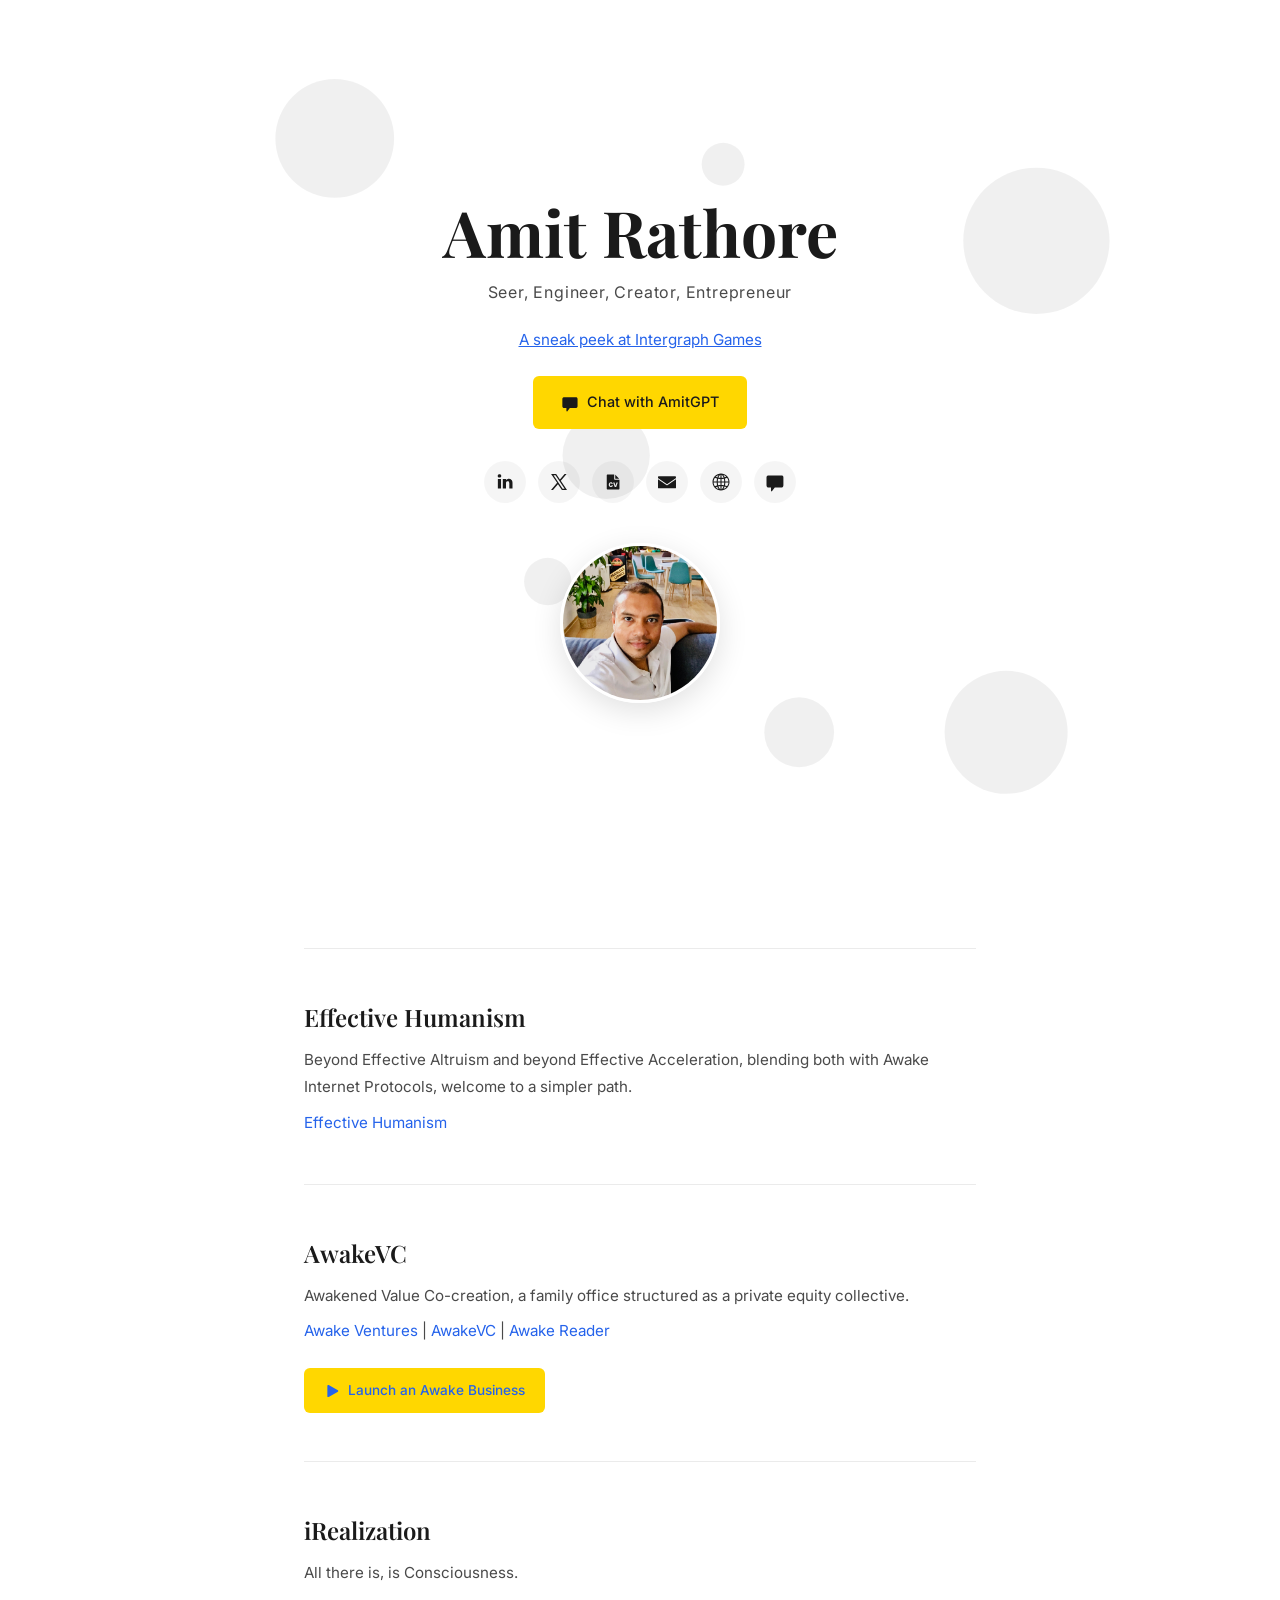
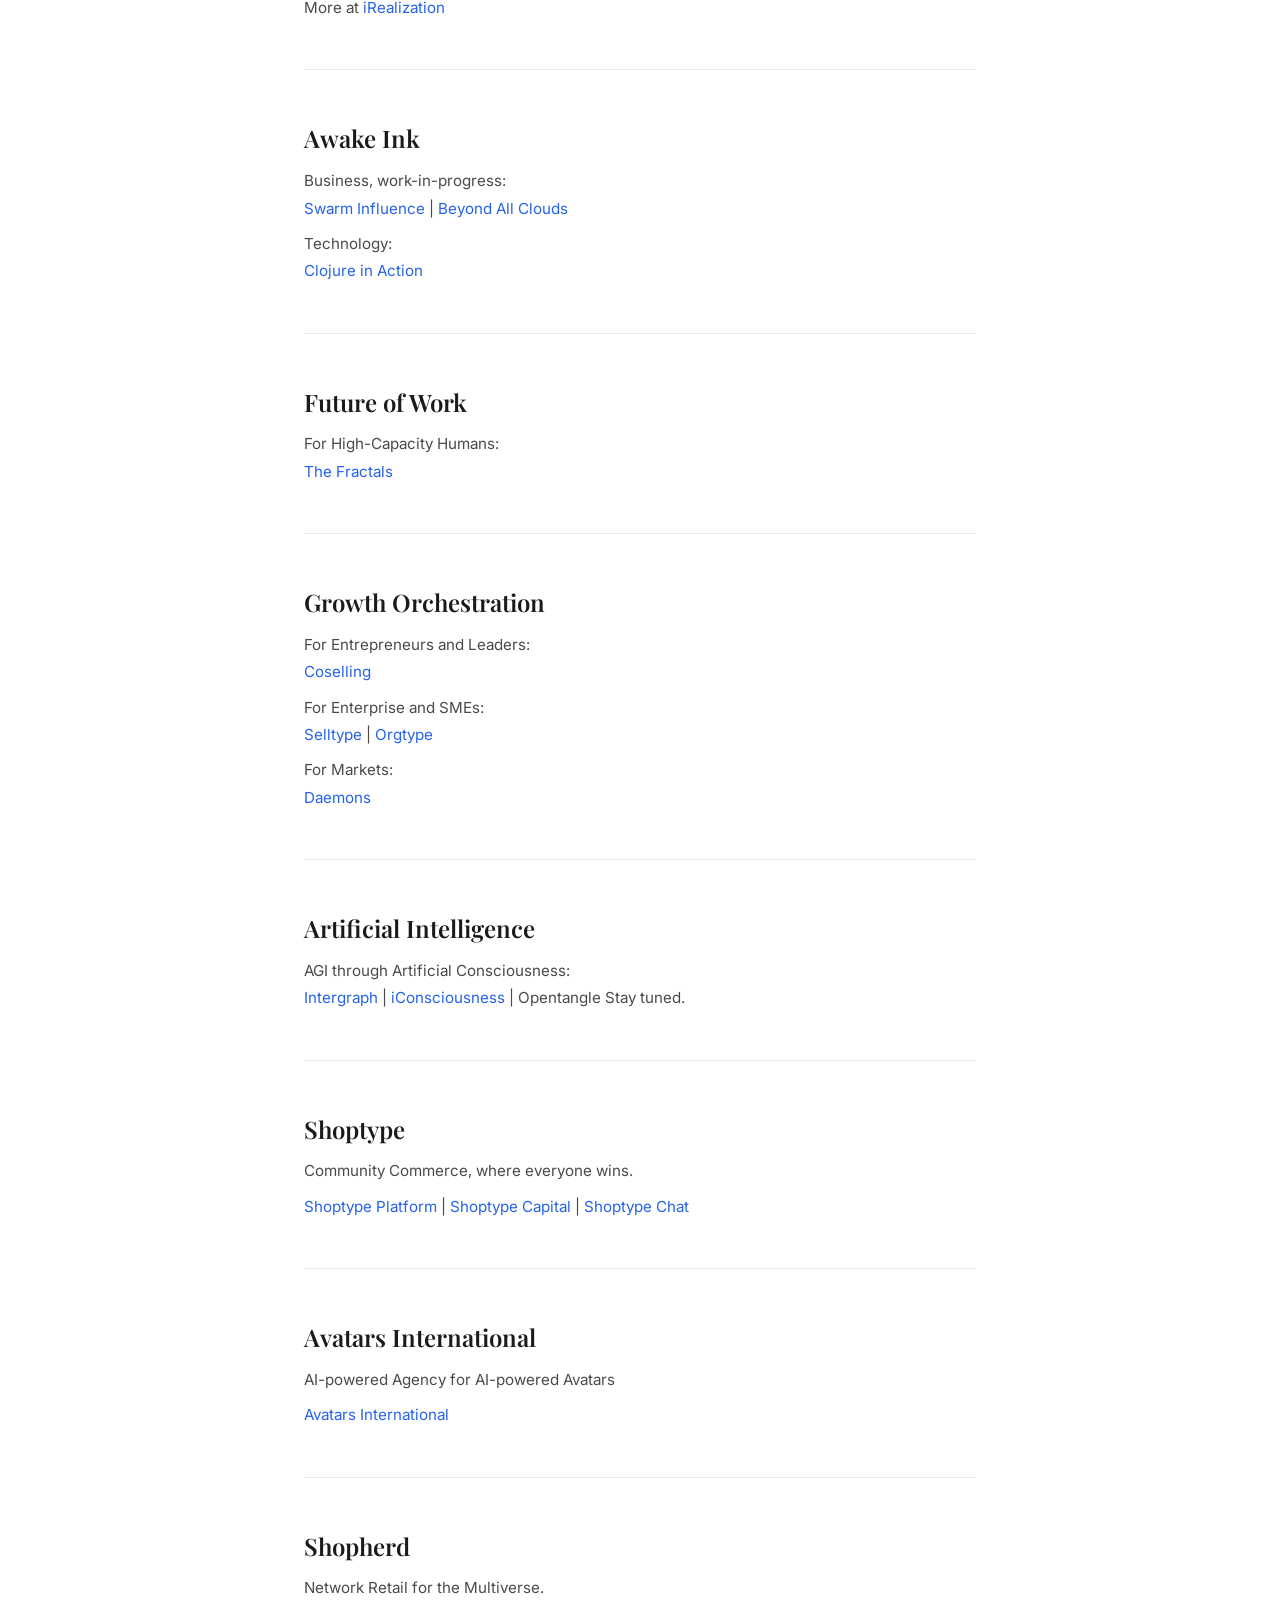
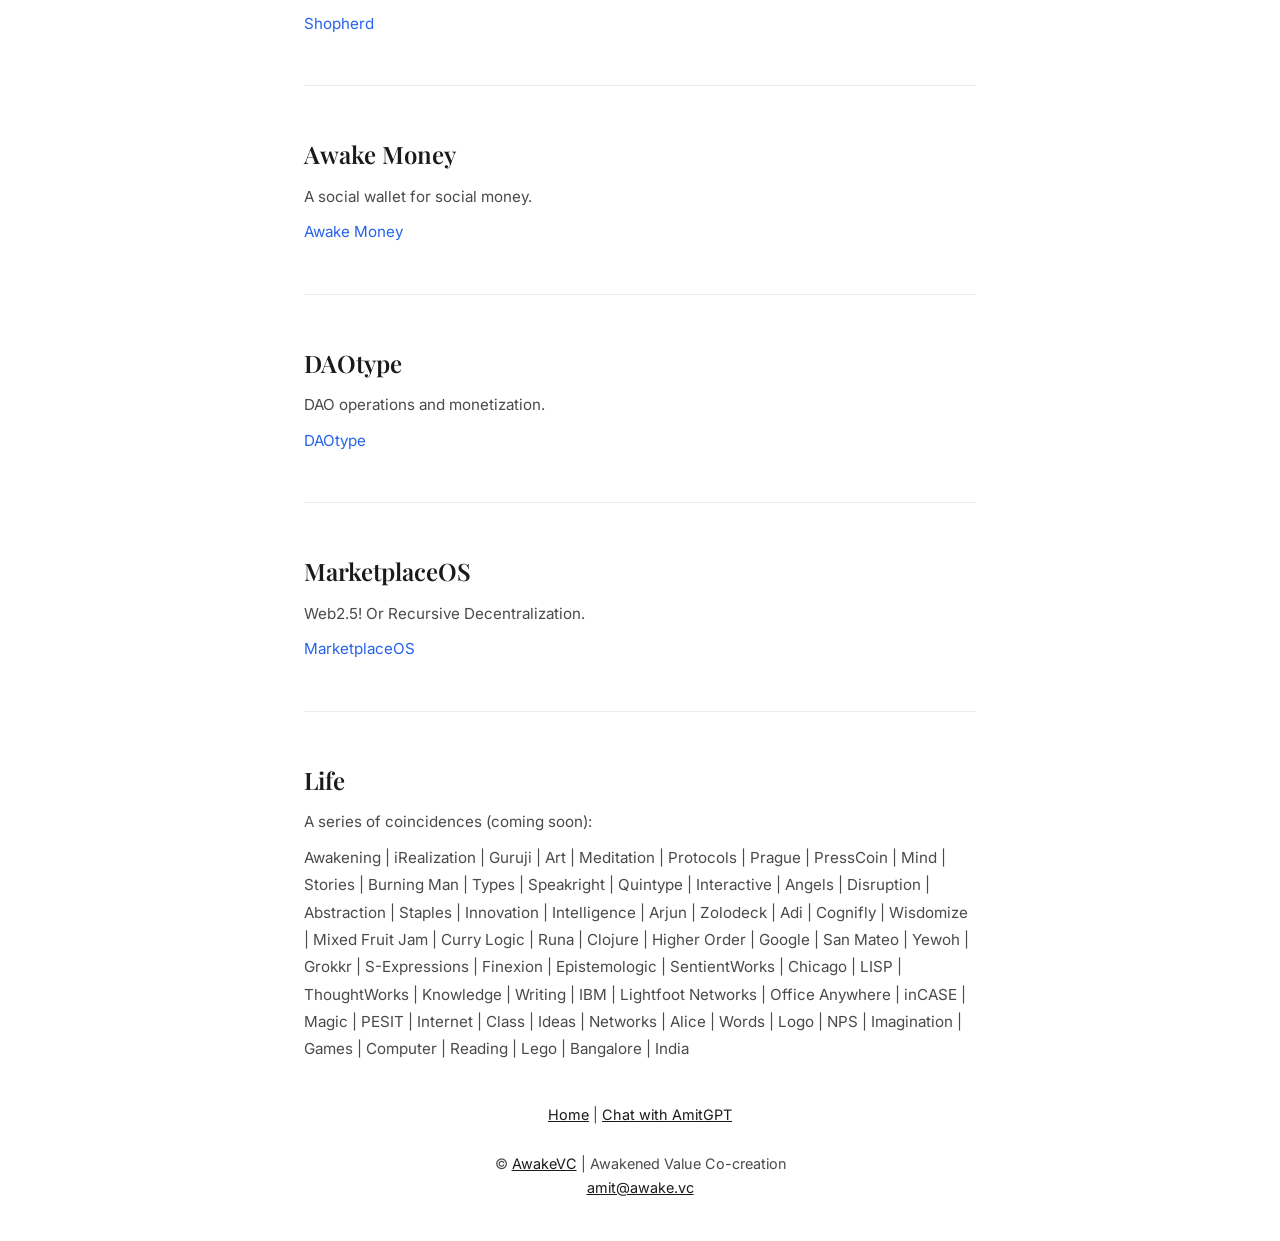
==== index.html @ 29837ce8 "Initial commit: amitrathore.com personal site - Single-page site with Home, Bio, and AmitGPT section" ====
<!DOCTYPE html>
<html lang="en">
<head>
  <title>Who Am I?</title>
  <meta charset="utf-8" />
  <meta name="viewport" content="width=device-width, initial-scale=1" />
  <meta name="color-scheme" content="light only" />
  <meta name="description" content="Welcome to my reflection on the Internet." />
  <meta property="og:site_name" content="Who Am I?" />
  <meta property="og:title" content="Who Am I?" />
  <meta property="og:type" content="website" />
  <meta property="og:description" content="Welcome to my reflection on the Internet." />
  <meta property="og:image" content="https://amitrathore.com/assets/images/card.jpg" />
  <meta property="og:image:type" content="image/jpeg" />
  <meta property="og:image:width" content="1280" />
  <meta property="og:image:height" content="800" />
  <meta property="og:url" content="https://amitrathore.com" />
  <meta property="twitter:card" content="summary_large_image" />
  <link rel="canonical" href="https://amitrathore.com" />
  <link href="https://fonts.googleapis.com/css2?display=swap&family=Inter:wght@300;400;500;600;700&family=Playfair+Display:wght@400;500;600;700" rel="stylesheet" />
  <style>
    :root {
      --viewport-height: 100vh;
      --background-height: 100vh;
      --color-text: #1a1a1a;
      --color-text-secondary: #4a4a4a;
      --color-accent: #2563eb;
      --color-bg: #ffffff;
      --font-heading: 'Playfair Display', Georgia, serif;
      --font-body: 'Inter', -apple-system, BlinkMacSystemFont, sans-serif;
    }

    *, *::before, *::after {
      box-sizing: border-box;
      margin: 0;
      padding: 0;
    }

    html { scroll-behavior: smooth; }

    body {
      font-family: var(--font-body);
      font-size: 16px;
      line-height: 1.7;
      color: var(--color-text);
      background: var(--color-bg);
      min-height: var(--viewport-height);
      overflow-x: hidden;
    }

    /* Animated Background */
    body::before {
      content: '';
      position: fixed;
      inset: 0;
      pointer-events: none;
      z-index: 0;
      background-image: url('data:image/svg+xml;charset=utf8,%3Csvg%20width%3D%22640%22%20height%3D%22480%22%20viewBox%3D%220%200%20640%20480%22%20xmlns%3D%22http%3A%2F%2Fwww.w3.org%2F2000%2Fsvg%22%20preserveAspectRatio%3D%22none%22%3E%3Cstyle%3Ecircle%7Bfill%3Argba(0,0,0,0.06)%7D%3C%2Fstyle%3E%3Ccircle%20cx%3D%22331%22%20cy%3D%22303%22%20r%3D%2218%22%3E%3Canimate%20attributeName%3D%22cx%22%20dur%3D%227s%22%20repeatCount%3D%22indefinite%22%20values%3D%22331%3B180%3B500%3B331%22%2F%3E%3Canimate%20attributeName%3D%22cy%22%20dur%3D%227s%22%20repeatCount%3D%22indefinite%22%20values%3D%22303%3B120%3B400%3B303%22%2F%3E%3Canimate%20attributeName%3D%22r%22%20dur%3D%227s%22%20repeatCount%3D%22indefinite%22%20values%3D%2218%3B28%3B12%3B18%22%2F%3E%3C%2Fcircle%3E%3Ccircle%20cx%3D%22120%22%20cy%3D%2280%22%20r%3D%2222%22%3E%3Canimate%20attributeName%3D%22cx%22%20dur%3D%229s%22%20repeatCount%3D%22indefinite%22%20values%3D%22120%3B520%3B300%3B120%22%2F%3E%3Canimate%20attributeName%3D%22cy%22%20dur%3D%229s%22%20repeatCount%3D%22indefinite%22%20values%3D%2280%3B380%3B200%3B80%22%2F%3E%3Canimate%20attributeName%3D%22r%22%20dur%3D%229s%22%20repeatCount%3D%22indefinite%22%20values%3D%2222%3B32%3B16%3B22%22%2F%3E%3C%2Fcircle%3E%3Ccircle%20cx%3D%22520%22%20cy%3D%22180%22%20r%3D%2214%22%3E%3Canimate%20attributeName%3D%22cx%22%20dur%3D%225s%22%20repeatCount%3D%22indefinite%22%20values%3D%22520%3B80%3B380%3B520%22%2F%3E%3Canimate%20attributeName%3D%22cy%22%20dur%3D%225s%22%20repeatCount%3D%22indefinite%22%20values%3D%22180%3B420%3B60%3B180%22%2F%3E%3Canimate%20attributeName%3D%22r%22%20dur%3D%225s%22%20repeatCount%3D%22indefinite%22%20values%3D%2214%3B22%3B10%3B14%22%2F%3E%3C%2Fcircle%3E%3Ccircle%20cx%3D%2260%22%20cy%3D%22420%22%20r%3D%2226%22%3E%3Canimate%20attributeName%3D%22cx%22%20dur%3D%2211s%22%20repeatCount%3D%22indefinite%22%20values%3D%2260%3B580%3B280%3B60%22%2F%3E%3Canimate%20attributeName%3D%22cy%22%20dur%3D%2211s%22%20repeatCount%3D%22indefinite%22%20values%3D%22420%3B80%3B320%3B420%22%2F%3E%3Canimate%20attributeName%3D%22r%22%20dur%3D%2211s%22%20repeatCount%3D%22indefinite%22%20values%3D%2226%3B38%3B20%3B26%22%2F%3E%3C%2Fcircle%3E%3Ccircle%20cx%3D%22580%22%20cy%3D%22440%22%20r%3D%2210%22%3E%3Canimate%20attributeName%3D%22cx%22%20dur%3D%226s%22%20repeatCount%3D%22indefinite%22%20values%3D%22580%3B40%3B420%3B580%22%2F%3E%3Canimate%20attributeName%3D%22cy%22%20dur%3D%226s%22%20repeatCount%3D%22indefinite%22%20values%3D%22440%3B180%3B360%3B440%22%2F%3E%3Canimate%20attributeName%3D%22r%22%20dur%3D%226s%22%20repeatCount%3D%22indefinite%22%20values%3D%2210%3B18%3B8%3B10%22%2F%3E%3C%2Fcircle%3E%3Ccircle%20cx%3D%22280%22%20cy%3D%2240%22%20r%3D%2212%22%3E%3Canimate%20attributeName%3D%22cx%22%20dur%3D%228s%22%20repeatCount%3D%22indefinite%22%20values%3D%22280%3B480%3B100%3B280%22%2F%3E%3Canimate%20attributeName%3D%22cy%22%20dur%3D%228s%22%20repeatCount%3D%22indefinite%22%20values%3D%2240%3B400%3B240%3B40%22%2F%3E%3Canimate%20attributeName%3D%22r%22%20dur%3D%228s%22%20repeatCount%3D%22indefinite%22%20values%3D%2212%3B20%3B8%3B12%22%2F%3E%3C%2Fcircle%3E%3Ccircle%20cx%3D%22400%22%20cy%3D%22360%22%20r%3D%2220%22%3E%3Canimate%20attributeName%3D%22cx%22%20dur%3D%2210s%22%20repeatCount%3D%22indefinite%22%20values%3D%22400%3B160%3B560%3B400%22%2F%3E%3Canimate%20attributeName%3D%22cy%22%20dur%3D%2210s%22%20repeatCount%3D%22indefinite%22%20values%3D%22360%3B60%3B260%3B360%22%2F%3E%3Canimate%20attributeName%3D%22r%22%20dur%3D%2210s%22%20repeatCount%3D%22indefinite%22%20values%3D%2220%3B30%3B14%3B20%22%2F%3E%3C%2Fcircle%3E%3C%2Fsvg%3E');
      background-size: cover;
    }

    .wrapper {
      position: relative;
      z-index: 1;
    }

    /* Section Styles */
    section {
      display: none;
      min-height: 100vh;
    }
    section.active { display: block; }

    .container {
      max-width: 720px;
      margin: 0 auto;
      padding: 0 24px;
    }

    /* Hero */
    .hero {
      min-height: 100vh;
      display: flex;
      flex-direction: column;
      justify-content: center;
      align-items: center;
      text-align: center;
      padding: 60px 24px;
    }

    h1 {
      font-family: var(--font-heading);
      font-size: clamp(2.5rem, 6vw, 4rem);
      font-weight: 700;
      line-height: 1.1;
      color: var(--color-text);
    }

    .subtitle {
      font-size: 1rem;
      color: var(--color-text-secondary);
      margin-top: 0.75rem;
      letter-spacing: 0.05em;
    }

    .featured-link {
      display: block;
      margin-top: 1.25rem;
      font-size: 0.95rem;
      color: var(--color-accent);
    }
    .featured-link:hover { text-decoration: underline; }

    /* Buttons */
    .btn {
      display: inline-flex;
      align-items: center;
      gap: 8px;
      margin-top: 1.5rem;
      padding: 14px 28px;
      background: #FFD700;
      color: #1a1a1a;
      border-radius: 6px;
      font-weight: 500;
      font-size: 0.9rem;
      transition: all 0.2s ease;
      text-decoration: none;
    }
    .btn:hover {
      background: #e6c200;
      transform: translateY(-1px);
    }
    .btn svg { width: 18px; height: 18px; }

    /* Icons */
    .icons {
      display: flex;
      gap: 12px;
      margin-top: 2rem;
      flex-wrap: wrap;
      justify-content: center;
    }
    .icons a {
      display: flex;
      align-items: center;
      justify-content: center;
      width: 42px;
      height: 42px;
      border-radius: 50%;
      background: rgba(0,0,0,0.04);
      color: var(--color-text);
      transition: all 0.2s ease;
    }
    .icons a:hover {
      background: var(--color-text);
      color: #fff;
    }
    .icons svg { width: 20px; height: 20px; }

    /* Profile Image */
    .profile-img {
      width: 160px;
      height: 160px;
      border-radius: 50%;
      object-fit: cover;
      margin-top: 2.5rem;
      border: 3px solid #fff;
      box-shadow: 0 8px 30px rgba(0,0,0,0.12);
    }

    /* Divider */
    hr {
      border: none;
      height: 1px;
      background: rgba(0,0,0,0.08);
      margin: 3rem 0;
    }

    /* Content Sections */
    .section-block {
      margin-bottom: 0;
    }

    h2 {
      font-family: var(--font-heading);
      font-size: 1.5rem;
      font-weight: 600;
      color: var(--color-text);
      margin-bottom: 0.5rem;
    }

    .section-block p {
      color: var(--color-text-secondary);
      font-size: 0.95rem;
      line-height: 1.8;
    }

    .section-block p + p {
      margin-top: 0.5rem;
    }

    .section-block a {
      color: var(--color-accent);
      text-decoration: none;
    }
    .section-block a:hover { text-decoration: underline; }

    /* Life keywords */
    .keywords {
      color: var(--color-text-secondary);
      font-size: 0.9rem;
      line-height: 2;
    }
    .keywords span {
      display: inline;
    }

    /* Bio section */
    .bio-hero {
      text-align: center;
      padding: 80px 24px 40px;
    }
    .bio-hero .profile-img {
      width: 180px;
      height: 180px;
    }

    /* Year entries */
    .year-entry {
      margin-bottom: 1rem;
    }

    /* Chat section */
    .chat-section {
      display: flex;
      flex-direction: column;
      min-height: 100vh;
    }
    .chat-hero {
      text-align: center;
      padding: 60px 24px 30px;
    }
    .chat-frame {
      flex: 1;
      display: flex;
      justify-content: center;
      padding: 0 24px 40px;
    }
    .chat-frame iframe {
      width: 100%;
      max-width: 700px;
      min-height: 550px;
      border: none;
      border-radius: 12px;
      box-shadow: 0 4px 20px rgba(0,0,0,0.1);
    }

    /* Footer */
    footer {
      text-align: center;
      padding: 40px 24px;
      font-size: 0.9rem;
      color: var(--color-text-secondary);
    }
    footer a { color: var(--color-text); }

    /* Back link */
    .back-link {
      display: inline-flex;
      align-items: center;
      gap: 6px;
      color: var(--color-text-secondary);
      font-size: 0.9rem;
      margin-bottom: 1rem;
    }
    .back-link:hover { color: var(--color-accent); }
    .back-link svg { width: 16px; height: 16px; }

    /* Responsive */
    @media (max-width: 640px) {
      .hero { padding: 40px 20px; }
      .profile-img { width: 130px; height: 130px; }
      .icons a { width: 38px; height: 38px; }
      h1 { font-size: 2rem; }
      h2 { font-size: 1.3rem; }
    }
  </style>
</head>
<body>
<div class="wrapper">

  <!-- HOME SECTION -->
  <section id="home-section" class="active">
    <div class="hero">
      <h1><strong>Amit Rathore</strong></h1>
      <p class="subtitle">Seer, Engineer, Creator, Entrepreneur</p>
      <a href="https://intergraph.ai" class="featured-link">A sneak peek at Intergraph Games</a>

      <a href="#amitgpt" class="btn">
        <svg viewBox="0 0 40 40" fill="currentColor"><path d="M33.1,7.2H7.6c-3.1,0-4.6,1.3-4.6,3.9v15.5c0,3.1,1.5,4.6,4.6,4.6h4.4v5.4c0,.8,0,1.4.4,1.9.3.2.6.3.8.3.4,0,.7-.2,1-.7l5.4-7h12.6c3.1,0,4.6-1.5,4.6-4.6v-15.5c0-2.6-1.3-3.9-3.9-3.9h0Z"/></svg>
        Chat with AmitGPT
      </a>

      <div class="icons">
        <a href="https://linkedin.com/in/amitrathore" title="LinkedIn" target="_blank" rel="noopener">
          <svg viewBox="0 0 40 40" fill="currentColor"><path d="M12.1,13.8v19.1H5.7V13.8C5.7,13.8,12.1,13.8,12.1,13.8z M12.5,7.9c0,0.9-0.3,1.7-1,2.4c-0.7,0.6-1.5,0.9-2.6,0.9h0c-1.1,0-1.9-0.3-2.5-0.9c-0.6-0.6-1-1.4-1-2.4c0-1,0.3-1.7,1-2.4S7.9,4.6,9,4.6s1.9,0.3,2.6,0.9S12.5,6.9,12.5,7.9z M35,22v11h-6.4V22.7c0-1.4-0.3-2.4-0.8-3.2c-0.5-0.8-1.3-1.1-2.4-1.1c-0.8,0-1.5,0.2-2,0.7c-0.5,0.4-1,1-1.2,1.7c-0.1,0.4-0.2,0.9-0.2,1.6v10.7h-6.4c0-5.1,0-9.3,0-12.5s0-5.1,0-5.7l0-0.9H22v2.8h0c0.3-0.4,0.5-0.8,0.8-1.1c0.3-0.3,0.6-0.6,1.1-1c0.5-0.4,1-0.6,1.7-0.8c0.7-0.2,1.4-0.3,2.2-0.3c2.2,0,4,0.7,5.3,2.2C34.4,17,35,19.1,35,22L35,22z"/></svg>
        </a>
        <a href="https://twitter.com/amitrathore" title="X" target="_blank" rel="noopener">
          <svg viewBox="0 0 40 40" fill="currentColor"><path d="M36,36l-12.4-18.3,11.6-13.7h-4l-9.4,11-7.5-11H4.2l12,17.7-12.2,14.3h4l9.9-11.7,7.9,11.7h10.2,0ZM13,6.6l18.2,26.9h-4L9,6.6h4Z"/></svg>
        </a>
        <a href="#bio" title="CV">
          <svg viewBox="0 0 40 40" fill="currentColor"><path d="M32.4,34.7c-0.3,0.3-0.7,0.5-1.1,0.5H9.1c-0.4,0-0.8-0.2-1.1-0.5c-0.3-0.3-0.5-0.7-0.5-1.1V6.4C7.5,6,7.7,5.6,8,5.3C8.3,5,8.7,4.8,9.1,4.8h13.3l-0.1,9.3c0,0.4,0.2,0.8,0.5,1.1c0.3,0.3,0.7,0.5,1.1,0.5h9v17.9C32.9,34,32.7,34.4,32.4,34.7z M14.4,23.5c0.3-0.5,0.8-0.8,1.4-0.8c0.3,0,0.5,0.1,0.7,0.2c0.2,0.1,0.4,0.3,0.6,0.5c0.1,0.1,0.2,0.3,0.3,0.6l2.4-0.6c-0.3-1-0.8-1.7-1.4-2.1c-0.6-0.5-1.5-0.7-2.6-0.7c-1.4,0-2.5,0.4-3.2,1.2c-0.8,0.8-1.1,2-1.1,3.5c0,1.1,0.2,2.1,0.7,2.8c0.4,0.7,1,1.2,1.5,1.5c0.6,0.3,1.4,0.4,2.3,0.4c0.8,0,1.4-0.1,1.9-0.4c0.5-0.2,0.9-0.6,1.3-1.1c0.3-0.5,0.6-1,0.7-1.7l-2.4-0.7c-0.1,0.6-0.3,1-0.6,1.3c-0.3,0.3-0.7,0.5-1.2,0.5c-0.5,0-0.9-0.2-1.2-0.6C14.2,27,14,26.4,14,25.3C14,24.5,14.2,23.9,14.4,23.5z M26.9,20.8L25,27.4l-2-6.6h-2.8l3.3,9.1h2.9l3.2-9.1H26.9z M24.5,5.5c0.2,0.2,0.4,0.3,0.6,0.5l6.8,6.9c0.2,0.2,0.3,0.4,0.5,0.6l-7.9-0.1V5.5z"/></svg>
        </a>
        <a href="mailto:amit@awake.vc" title="Email">
          <svg viewBox="0 0 40 40" fill="currentColor"><path d="M37.5,12.6l-17.5,11.9L2.5,12.6c-.2-.1-.3-.2-.5-.2v-2.7c0-.8.6-1.4,1.4-1.4h33.1c.8,0,1.4.6,1.4,1.4v2.7c-.2,0-.4,0-.5.2ZM19.5,26.3c.2.1.3.2.5.2s.4,0,.5-.2l17.5-11.9v16.9c0,.8-.6,1.4-1.4,1.4H3.4c-.8,0-1.4-.6-1.4-1.4V14.4l17.5,11.9Z"/></svg>
        </a>
        <a href="https://awake.ventures/@amit" title="Globe" target="_blank" rel="noopener">
          <svg viewBox="0 0 40 40" fill="currentColor"><path d="M20,3C10.6,3,3,10.6,3,20s7.6,17,17,17s17-7.6,17-17S29.4,3,20,3z M34.8,18.9h-6.2c-0.1-2.2-0.3-4.2-0.8-6.1c1.5-0.4,3-0.9,4.2-1.5c0.6,0.9,1.2,1.8,1.6,2.9C34.3,15.7,34.7,17.3,34.8,18.9z M25.7,26.7c-1.5-0.3-3.1-0.4-4.6-0.5v-5.1h5.4c-0.1,1.8-0.3,3.5-0.6,5.1C25.8,26.3,25.8,26.5,25.7,26.7z M14.2,26.2c-0.3-1.6-0.6-3.3-0.6-5.1h5.4v5.1c-1.6,0-3.2,0.2-4.6,0.5C14.2,26.5,14.2,26.3,14.2,26.2z M14.3,13.3c1.5,0.3,3.1,0.4,4.6,0.5v5.1h-5.4c0.1-1.8,0.3-3.5,0.6-5.1C14.2,13.7,14.2,13.5,14.3,13.3z M21.1,5.4C21.4,5.6,21.7,5.7,22,6c0.8,0.7,1.6,1.7,2.2,3c0.4,0.7,0.7,1.5,0.9,2.3c-1.3,0.2-2.7,0.4-4,0.4V5.4z M18,6c0.3-0.3,0.6-0.4,0.9-0.6v6.2c-1.4,0-2.8-0.2-4-0.4c0.3-0.8,0.6-1.6,0.9-2.3C16.5,7.7,17.2,6.7,18,6z M18.9,28.4v6.2c-0.3-0.1-0.6-0.3-0.9-0.6c-0.8-0.7-1.6-1.7-2.2-3c-0.4-0.7-0.7-1.5-0.9-2.3C16.2,28.6,17.5,28.4,18.9,28.4z M22,34c-0.3,0.3-0.6,0.4-0.9,0.6v-6.2c1.4,0,2.8,0.2,4,0.4c-0.3,0.8-0.6,1.6-0.9,2.3C23.5,32.3,22.8,33.3,22,34z M21.1,18.9v-5.1c1.6,0,3.2-0.2,4.6-0.5c0,0.2,0.1,0.4,0.1,0.5c0.3,1.6,0.6,3.3,0.6,5.1H21.1z M30.5,9.5c0,0,0.1,0.1,0.1,0.1c-1,0.4-2.2,0.8-3.4,1.1c-0.6-1.9-1.4-3.5-2.4-4.8c0.3,0.1,0.6,0.2,0.9,0.3C27.5,7.1,29.1,8.1,30.5,9.5z M14.2,6.3c0.3-0.1,0.6-0.2,0.9-0.3c-0.9,1.3-1.7,2.9-2.4,4.8c-1.2-0.3-2.3-0.7-3.4-1.1c0,0,0.1-0.1,0.1-0.1C10.9,8.1,12.5,7.1,14.2,6.3z M7.9,11.4c1.3,0.6,2.7,1.1,4.2,1.5c-0.4,1.9-0.7,3.9-0.8,6.1H5.2c0.1-1.6,0.5-3.2,1.1-4.7C6.8,13.2,7.3,12.3,7.9,11.4z M5.2,21.1h6.2c0.1,2.2,0.3,4.2,0.8,6.1c-1.5,0.4-3,0.9-4.2,1.5c-0.6-0.9-1.2-1.8-1.6-2.9C5.7,24.3,5.3,22.7,5.2,21.1z M9.5,30.5c0,0-0.1-0.1-0.1-0.1c1-0.4,2.2-0.8,3.4-1.1c0.6,1.9,1.4,3.5,2.4,4.8c-0.3-0.1-0.6-0.2-0.9-0.3C12.5,32.9,10.9,31.9,9.5,30.5z M25.8,33.7c-0.3,0.1-0.6,0.2-0.9,0.3c0.9-1.3,1.7-2.9,2.4-4.8c1.2,0.3,2.3,0.7,3.4,1.1c0,0-0.1,0.1-0.1,0.1C29.1,31.9,27.5,32.9,25.8,33.7z M32.1,28.6c-1.3-0.6-2.7-1.1-4.2-1.5c0.4-1.9,0.7-3.9,0.8-6.1h6.2c-0.1,1.6-0.5,3.2-1.1,4.7C33.2,26.8,32.7,27.7,32.1,28.6z"/></svg>
        </a>
        <a href="#amitgpt" title="Message">
          <svg viewBox="0 0 40 40" fill="currentColor"><path d="M33.1,7.2H7.6c-3.1,0-4.6,1.3-4.6,3.9v15.5c0,3.1,1.5,4.6,4.6,4.6h4.4v5.4c0,.8,0,1.4.4,1.9.3.2.6.3.8.3.4,0,.7-.2,1-.7l5.4-7h12.6c3.1,0,4.6-1.5,4.6-4.6v-15.5c0-2.6-1.3-3.9-3.9-3.9h0Z"/></svg>
        </a>
      </div>

      <img src="assets/images/image02.jpg" alt="Amit Rathore" class="profile-img" />
    </div>

    <div class="container">
      <hr />

      <!-- Effective Humanism -->
      <div class="section-block">
        <h2>Effective Humanism</h2>
        <p>Beyond Effective Altruism and beyond Effective Acceleration, blending both with Awake Internet Protocols, welcome to a simpler path.</p>
        <p><a href="https://EffectiveHumanism.org">Effective Humanism</a></p>
      </div>

      <hr />

      <!-- AwakeVC -->
      <div class="section-block">
        <h2>AwakeVC</h2>
        <p>Awakened Value Co-creation, a family office structured as a private equity collective.</p>
        <p><a href="https://awake.ventures">Awake Ventures</a> | <a href="https://awake.vc">AwakeVC</a> | <a href="https://awake.to/Reader">Awake Reader</a></p>
        <p><a href="https://awake.business/#business" class="btn" style="margin-top:1rem;padding:10px 20px;font-size:0.85rem;">
          <svg viewBox="0 0 40 40" fill="currentColor" style="width:16px;height:16px;"><path d="M8.4,33.5c0,0.9,1.4,1.8,2.2,1.8s1.7-0.2,2.2-0.7l22-12.8c0.5-0.5,0.7-1.1,0.7-1.8c0-0.7-0.2-1.3-0.7-1.8l-22-12.8c-0.5-0.5-1.3-0.7-2.2-0.7S8.5,5.6,8.4,6.5V33.5z"/></svg>
          Launch an Awake Business
        </a></p>
      </div>

      <hr />

      <!-- iRealization -->
      <div class="section-block">
        <h2>iRealization</h2>
        <p>All there is, is Consciousness.</p>
        <p>More at <a href="https://irealization.com">iRealization</a></p>
      </div>

      <hr />

      <!-- Awake Ink -->
      <div class="section-block">
        <h2>Awake Ink</h2>
        <p>Business, work-in-progress:<br />
        <a href="https://SwarmInfluence.com">Swarm Influence</a> | <a href="https://BeyondAllClouds.com">Beyond All Clouds</a></p>
        <p>Technology:<br />
        <a href="https://www.amazon.com/Clojure-Action-Amit-Rathore/dp/1617291528">Clojure in Action</a></p>
      </div>

      <hr />

      <!-- Future of Work -->
      <div class="section-block">
        <h2>Future of Work</h2>
        <p>For High-Capacity Humans:<br />
        <a href="https://TheFractals.co">The Fractals</a></p>
      </div>

      <hr />

      <!-- Growth Orchestration -->
      <div class="section-block">
        <h2>Growth Orchestration</h2>
        <p>For Entrepreneurs and Leaders:<br />
        <a href="https://coselling.ai">Coselling</a></p>
        <p>For Enterprise and SMEs:<br />
        <a href="https://Selltype.com">Selltype</a> | <a href="https://orgtype.com">Orgtype</a></p>
        <p>For Markets:<br />
        <a href="https://daemons.ai">Daemons</a></p>
      </div>

      <hr />

      <!-- Artificial Intelligence -->
      <div class="section-block">
        <h2>Artificial Intelligence</h2>
        <p>AGI through Artificial Consciousness:<br />
        <a href="https://intergraph.ai">Intergraph</a> | <a href="https://iConsciousness.com">iConsciousness</a> | Opentangle Stay tuned.</p>
      </div>

      <hr />

      <!-- Shoptype -->
      <div class="section-block">
        <h2>Shoptype</h2>
        <p>Community Commerce, where everyone wins.</p>
        <p><a href="https://shoptype.com">Shoptype Platform</a> | <a href="https://shoptype.capital">Shoptype Capital</a> | <a href="https://shoptype.chat">Shoptype Chat</a></p>
      </div>

      <hr />

      <!-- Avatars International -->
      <div class="section-block">
        <h2>Avatars International</h2>
        <p>AI-powered Agency for AI-powered Avatars</p>
        <p><a href="https://Avatars.International">Avatars International</a></p>
      </div>

      <hr />

      <!-- Shopherd -->
      <div class="section-block">
        <h2>Shopherd</h2>
        <p>Network Retail for the Multiverse.</p>
        <p><a href="https://shopherd.com">Shopherd</a></p>
      </div>

      <hr />

      <!-- Awake Money -->
      <div class="section-block">
        <h2>Awake Money</h2>
        <p>A social wallet for social money.</p>
        <p><a href="https://awake.money">Awake Money</a></p>
      </div>

      <hr />

      <!-- DAOtype -->
      <div class="section-block">
        <h2>DAOtype</h2>
        <p>DAO operations and monetization.</p>
        <p><a href="https://daotype.com">DAOtype</a></p>
      </div>

      <hr />

      <!-- MarketplaceOS -->
      <div class="section-block">
        <h2>MarketplaceOS</h2>
        <p>Web2.5! Or Recursive Decentralization.</p>
        <p><a href="https://MarketplaceOS.com">MarketplaceOS</a></p>
      </div>

      <hr />

      <!-- Life -->
      <div class="section-block">
        <h2>Life</h2>
        <p>A series of coincidences (coming soon):</p>
        <p class="keywords">
          <span>Awakening</span> | <span>iRealization</span> | <span>Guruji</span> | <span>Art</span> | <span>Meditation</span> | <span>Protocols</span> | <span>Prague</span> | <span>PressCoin</span> | <span>Mind</span> | <span>Stories</span> | <span>Burning Man</span> | <span>Types</span> | <span>Speakright</span> | <span>Quintype</span> | <span>Interactive</span> | <span>Angels</span> | <span>Disruption</span> | <span>Abstraction</span> | <span>Staples</span> | <span>Innovation</span> | <span>Intelligence</span> | <span>Arjun</span> | <span>Zolodeck</span> | <span>Adi</span> | <span>Cognifly</span> | <span>Wisdomize</span> | <span>Mixed Fruit Jam</span> | <span>Curry Logic</span> | <span>Runa</span> | <span>Clojure</span> | <span>Higher Order</span> | <span>Google</span> | <span>San Mateo</span> | <span>Yewoh</span> | <span>Grokkr</span> | <span>S-Expressions</span> | <span>Finexion</span> | <span>Epistemologic</span> | <span>SentientWorks</span> | <span>Chicago</span> | <span>LISP</span> | <span>ThoughtWorks</span> | <span>Knowledge</span> | <span>Writing</span> | <span>IBM</span> | <span>Lightfoot Networks</span> | <span>Office Anywhere</span> | <span>inCASE</span> | <span>Magic</span> | <span>PESIT</span> | <span>Internet</span> | <span>Class</span> | <span>Ideas</span> | <span>Networks</span> | <span>Alice</span> | <span>Words</span> | <span>Logo</span> | <span>NPS</span> | <span>Imagination</span> | <span>Games</span> | <span>Computer</span> | <span>Reading</span> | <span>Lego</span> | <span>Bangalore</span> | <span>India</span>
        </p>
      </div>

    </div>

    <footer>
      <a href="#home">Home</a> | <a href="#amitgpt">Chat with AmitGPT</a><br /><br />
      &copy; <a href="https://awake.vc">AwakeVC</a> | Awakened Value Co-creation<br />
      <a href="mailto:amit@awake.vc">amit@awake.vc</a>
    </footer>
  </section>

  <!-- BIO SECTION -->
  <section id="bio-section">
    <div class="bio-hero">
      <a href="#home" class="back-link">
        <svg viewBox="0 0 24 24" fill="none" stroke="currentColor" stroke-width="2"><path d="M19 12H5M12 19l-7-7 7-7"/></svg>
        Home
      </a>
      <h1><strong>Amit Rathore</strong></h1>
      <p class="subtitle">Career Highlights</p>
      <img src="assets/images/image01.jpg" alt="Amit Rathore" class="profile-img" />
    </div>

    <div class="container">
      <hr />

      <!-- After Awake -->
      <div class="section-block">
        <h2>After Awake</h2>
        <p>Connecting all dots, unleashing parallel entrepreneurship, designing for self-actualization:</p>
        <p>2026, Intergraph: designing the core Multiplayer Knowledge Graph and the Mind of Agents Protocol, to bring Artificial Consciousness to the app layer.</p>
        <p>2025, Coselling.ai: Selltype was absorbed by Coselling.</p>
        <p>2025, Selltype: Real-time tracking, execution, and optimization engine for distributed revenue teams. Selltype is the unified operating system for human and AI agents working across marketing and sales orgs.</p>
        <p>2020, Shoptype: commercialization of the Coseller Protocol, solving the <a href="https://awake.to/attribution-problem">retail attribution problem</a>, and inventing a new type of B2C Business Model called Community Commerce for transparent consumer retail.</p>
        <p>2019, AwakeVC: designed my family office as Awakened Value Co-creation, a protocols-powered private-equity collective, managed by a proprietary Venture Ecosystem Operating System called a64z. Also designed the <a href="https://awake.to/NACs">NAC</a> for AI-powered FinTech-driven <a href="https://www.blitzscaling.com">blitzscaling</a> to apply <a href="https://awake.to/notes-programmatic-MnA">programmatic M&amp;A</a> growth strategies</p>
      </div>

      <hr />

      <!-- Publications -->
      <div class="section-block">
        <h2>Publications</h2>
        <p>Learnings over the years:</p>
        <p>2025 <a href="https://SwarmInfluence.com">Swarm Influence</a> - The Emergent Science of Collective Action: Harnessing AI, Avatars, and the Global Brain</p>
        <p>2022, <a href="https://BeyondAllClouds.com">Beyond All Clouds:</a> live-blogging version of a book being written, the Story of Awake, of going from zero to one, and transforming industries</p>
        <p>2018, <a href="https://www.amazon.com/Clojure-programming-practice-original-Chinese/dp/7111609387">Clojure in Action, in Chinese:</a> translated to Chinese for the mainland China launch of the book</p>
        <p>2015, <a href="https://www.amazon.com/Clojure-Action-Amit-Rathore-ebook/dp/B09781HSH8">Clojure in Action, 2nd Edition:</a> updated and revised, along with a new co-author, Francis Avila</p>
        <p>2011, <a href="https://www.amazon.com/Clojure-Action-Elegant-Applications-JVM/dp/1935182595">Clojure in Action:</a> among the earliest books on <a href="https://clojure.org">Clojure</a>, based on the first large-scale production system built in the extremely high-level programming language</p>
      </div>

      <!-- Before Awake -->
      <div class="section-block">
        <h2>Before Awake</h2>
        <p>In the space between dots, engaged in serial entrepreneurship, heading towards self-realization:</p>
        <p>2017, PressCoin: a blockchain-powered Web3 multiverse for a new news-media ecosystem</p>
        <p>2014, Quintype: a B2B software-as-a-service for all things digital media from content management, distribution, engagement, and monetization</p>
        <p>2013, Staples: VP of Global e-Commerce, post acquisition of Runa, helping grow $30B revenue across online and offline, and B2B and B2C channels</p>
        <p>2011, Higher Order: Machine-Learning and Artificial Intelligence Lab, incubating new ideas and ventures</p>
        <p>2008, Runa: Revenue Ultimately Needs Algorithms, right? A large-scale ensemble AI system designed to increase e-commerce conversion rates by optimizing personalized pricing, automated merchandizing, package delivery estimation, cross-selling, upselling, and more.</p>
        <p>2002, ThoughtWorks: traveled around the US for clients across trading systems, financial and banking systems, and a variety of other large-scale, mission-critical enterprise systems</p>
        <p>2001, IBM: telecom management systems</p>
        <p>1999, Philips Semiconductors: building simulators for new VLSI System-on-Chip designs</p>
      </div>

      <hr />

      <!-- Patents -->
      <div class="section-block">
        <h2>Patents</h2>
        <p>Innovations over the years:</p>
        <p>2024: <a href="https://awake.to/authentic-media-patent">Identifying Provenence of Authentic Media</a></p>
        <p>2021: <a href="https://patents.google.com/patent/WO2021248144A1/">Enabling influencer-driven commerce that tracks and attributes multiple influencer contributions and distributes available fees</a></p>
        <p>2015: <a href="https://patents.google.com/patent/US20150032507A1">Automated targeting of information to an application visitor based on merchant business rules and analytics of benefits gained from automated targeting of information to the application visitor</a></p>
        <p>2014: <a href="https://patents.google.com/patent/US20150066644A1">Automated targeting of information to an application user based on retargeting and utilizing email marketing</a></p>
        <p>2014: <a href="https://patents.google.com/patent/US20150032532A1">Automated targeting of information influenced by geo-location to an application user using a mobile device</a></p>
        <p>2014: <a href="https://patents.google.com/patent/US20150032540A1">Automated targeting of information influenced by delivery to a user</a></p>
        <p>2010: <a href="https://patents.google.com/patent/US20110029382A1">Automated Targeting of Information to a Website Visitor</a></p>
      </div>

      <p style="text-align:center;margin-top:2rem;">
        <a href="#home" class="btn">
          <svg viewBox="0 0 24 24" fill="none" stroke="currentColor" stroke-width="2" style="width:16px;height:16px;"><path d="M19 12H5M12 19l-7-7 7-7"/></svg>
          Home
        </a>
      </p>

    </div>

    <footer>
      <a href="#home">Home</a> | <a href="#amitgpt">Chat with AmitGPT</a><br /><br />
      &copy; <a href="https://awake.vc">AwakeVC</a> | Awakened Value Co-creation<br />
      <a href="mailto:amit@awake.vc">amit@awake.vc</a>
    </footer>
  </section>

  <!-- AMITGPT SECTION -->
  <section id="amitgpt-section" class="chat-section">
    <div class="chat-hero">
      <a href="#home" class="back-link">
        <svg viewBox="0 0 24 24" fill="none" stroke="currentColor" stroke-width="2"><path d="M19 12H5M12 19l-7-7 7-7"/></svg>
        Home
      </a>
      <h1><strong>Amit Rathore</strong></h1>
      <p class="subtitle">Virtually 24/7</p>
    </div>

    <div class="chat-frame">
      <iframe
        src="https://delphi.ai/embeddable/config/bd4c0807-76ca-4b68-8fb5-f30d5db88470"
        allow="camera *; microphone *"
        loading="lazy"
      ></iframe>
    </div>

    <div style="text-align:center;padding:20px;">
      <a href="#amitgpt" class="btn">
        <svg viewBox="0 0 40 40" fill="currentColor"><path d="M33.1,7.2H7.6c-3.1,0-4.6,1.3-4.6,3.9v15.5c0,3.1,1.5,4.6,4.6,4.6h4.4v5.4c0,.8,0,1.4.4,1.9.3.2.6.3.8.3.4,0,.7-.2,1-.7l5.4-7h12.6c3.1,0,4.6-1.5,4.6-4.6v-15.5c0-2.6-1.3-3.9-3.9-3.9h0Z"/></svg>
        Chat with AmitGPT
      </a>
    </div>

    <footer>
      &copy; <a href="https://awake.vc">AwakeVC</a> | Awakened Value Co-creation<br />
      <a href="mailto:amit@awake.vc">amit@awake.vc</a>
    </footer>
  </section>

</div>

<script>
(function() {
  const sections = document.querySelectorAll('section');
  const title = document.title;

  function getHash() {
    const h = location.hash ? location.hash.substring(1).toLowerCase() : 'home';
    return h || 'home';
  }

  function activateSection(id) {
    sections.forEach(section => {
      const sectionId = section.id.replace('-section', '');
      if (sectionId === id) {
        section.classList.add('active');
        section.style.display = '';
      } else {
        section.classList.remove('active');
        section.style.display = 'none';
      }
    });
    window.scrollTo(0, 0);
  }

  function handleHashChange() {
    activateSection(getHash());
  }

  window.addEventListener('DOMContentLoaded', handleHashChange);
  window.addEventListener('hashchange', handleHashChange);

  // Mobile viewport fix
  function setVH() {
    document.documentElement.style.setProperty('--viewport-height', window.innerHeight + 'px');
  }
  setVH();
  window.addEventListener('resize', setVH);
  window.addEventListener('orientationchange', () => setTimeout(setVH, 100));
})();
</script>
</body>
</html>
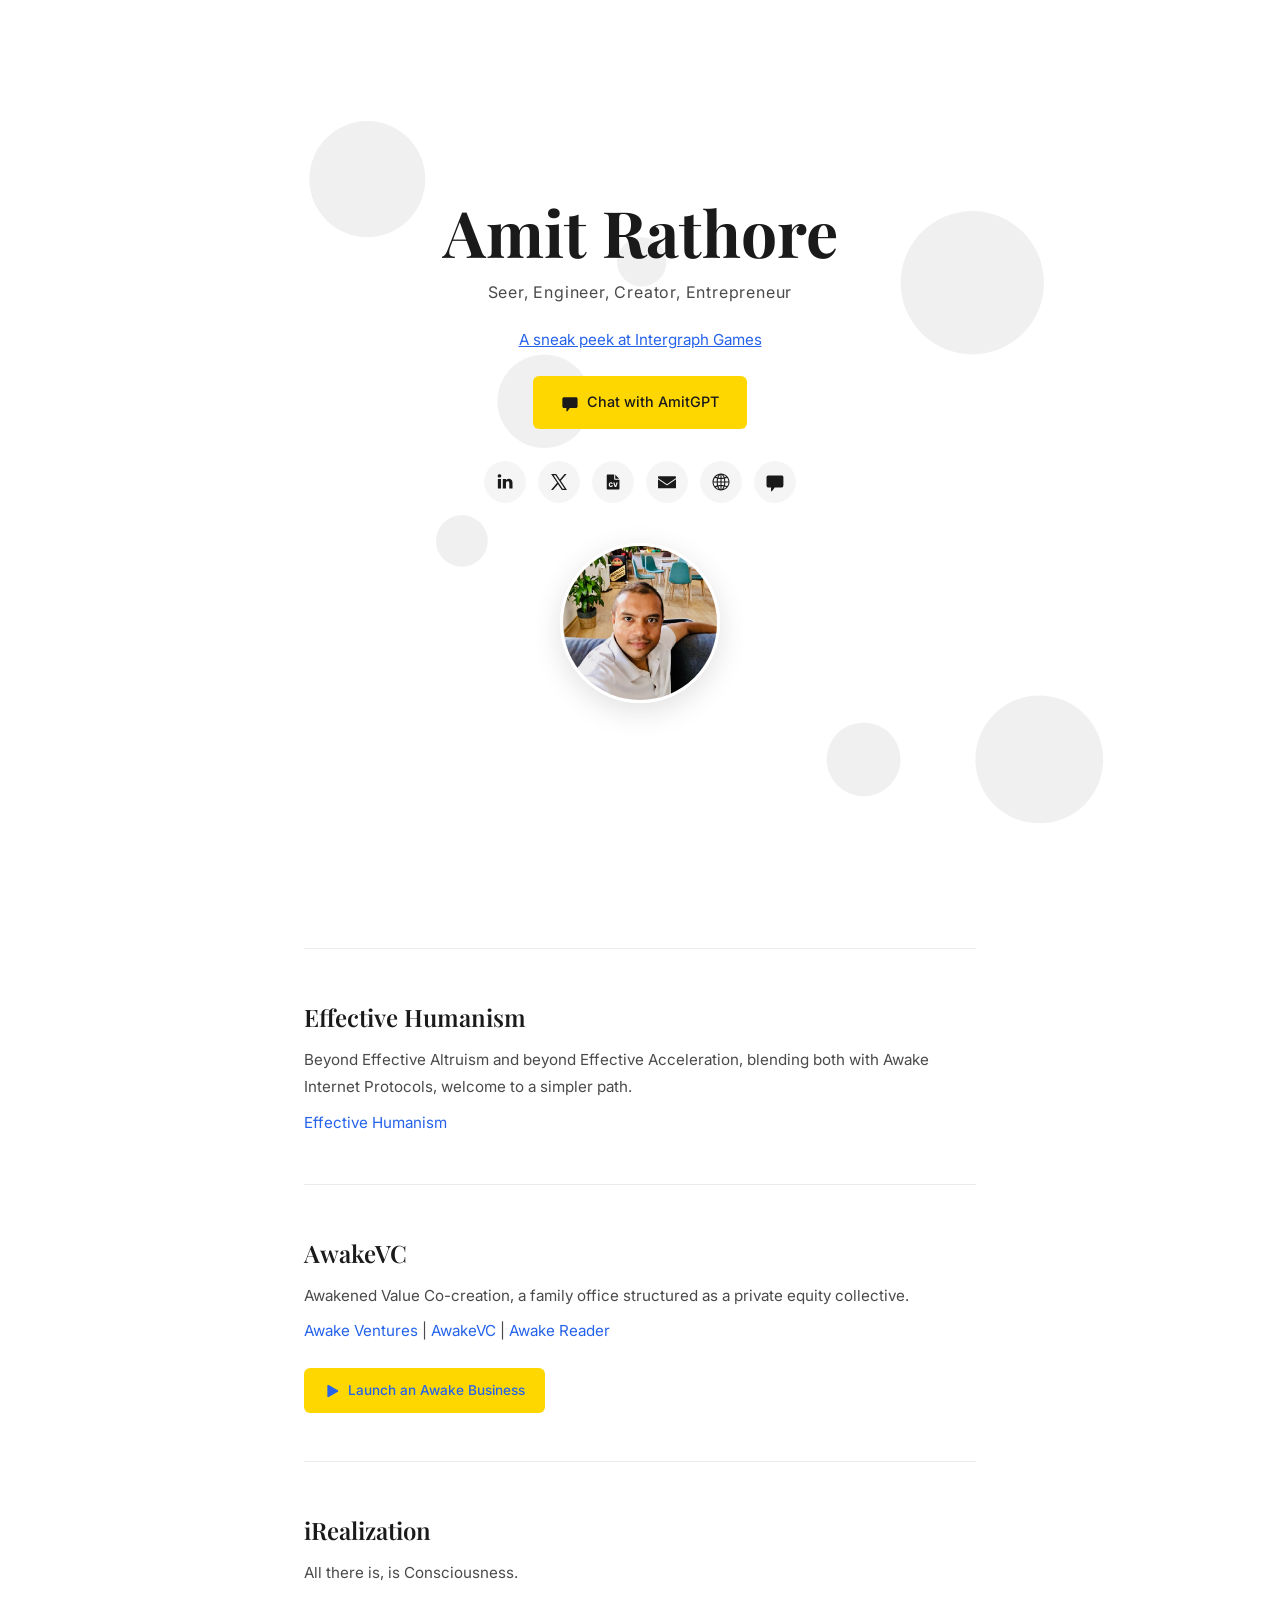
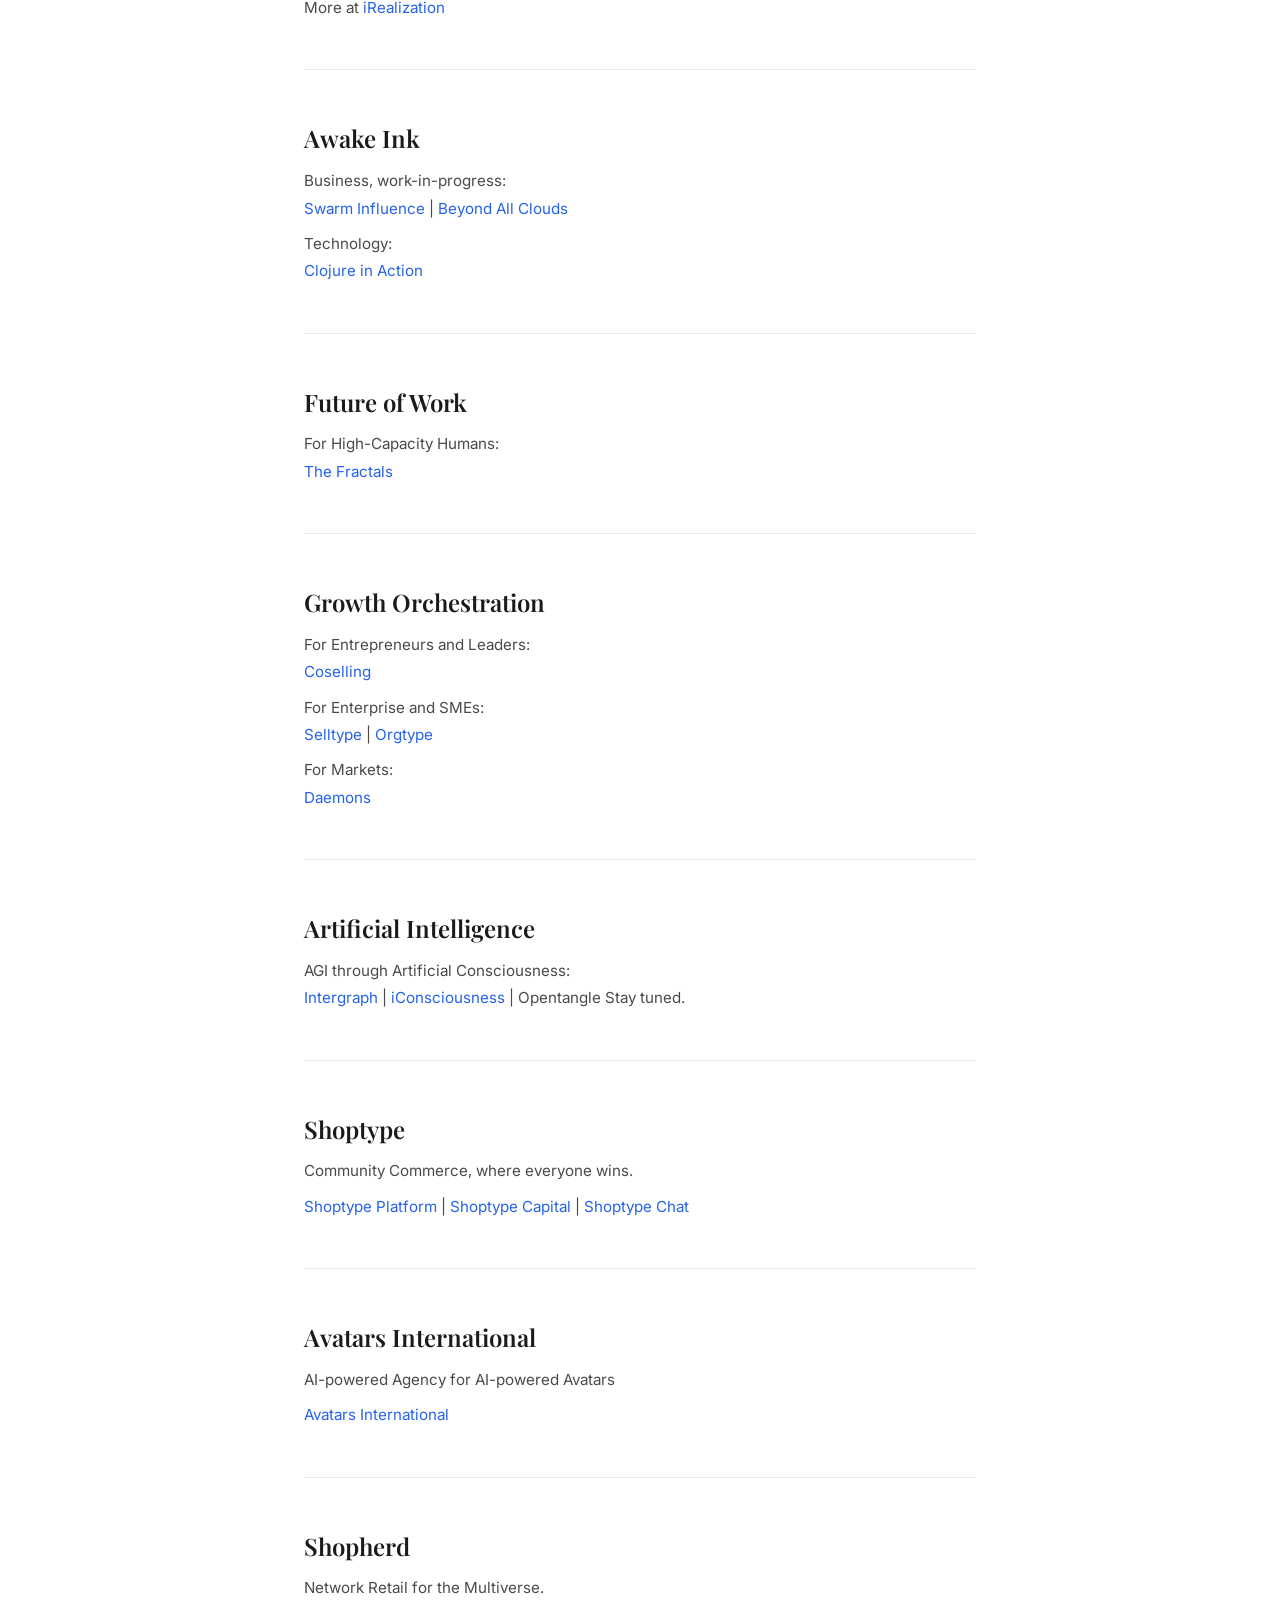
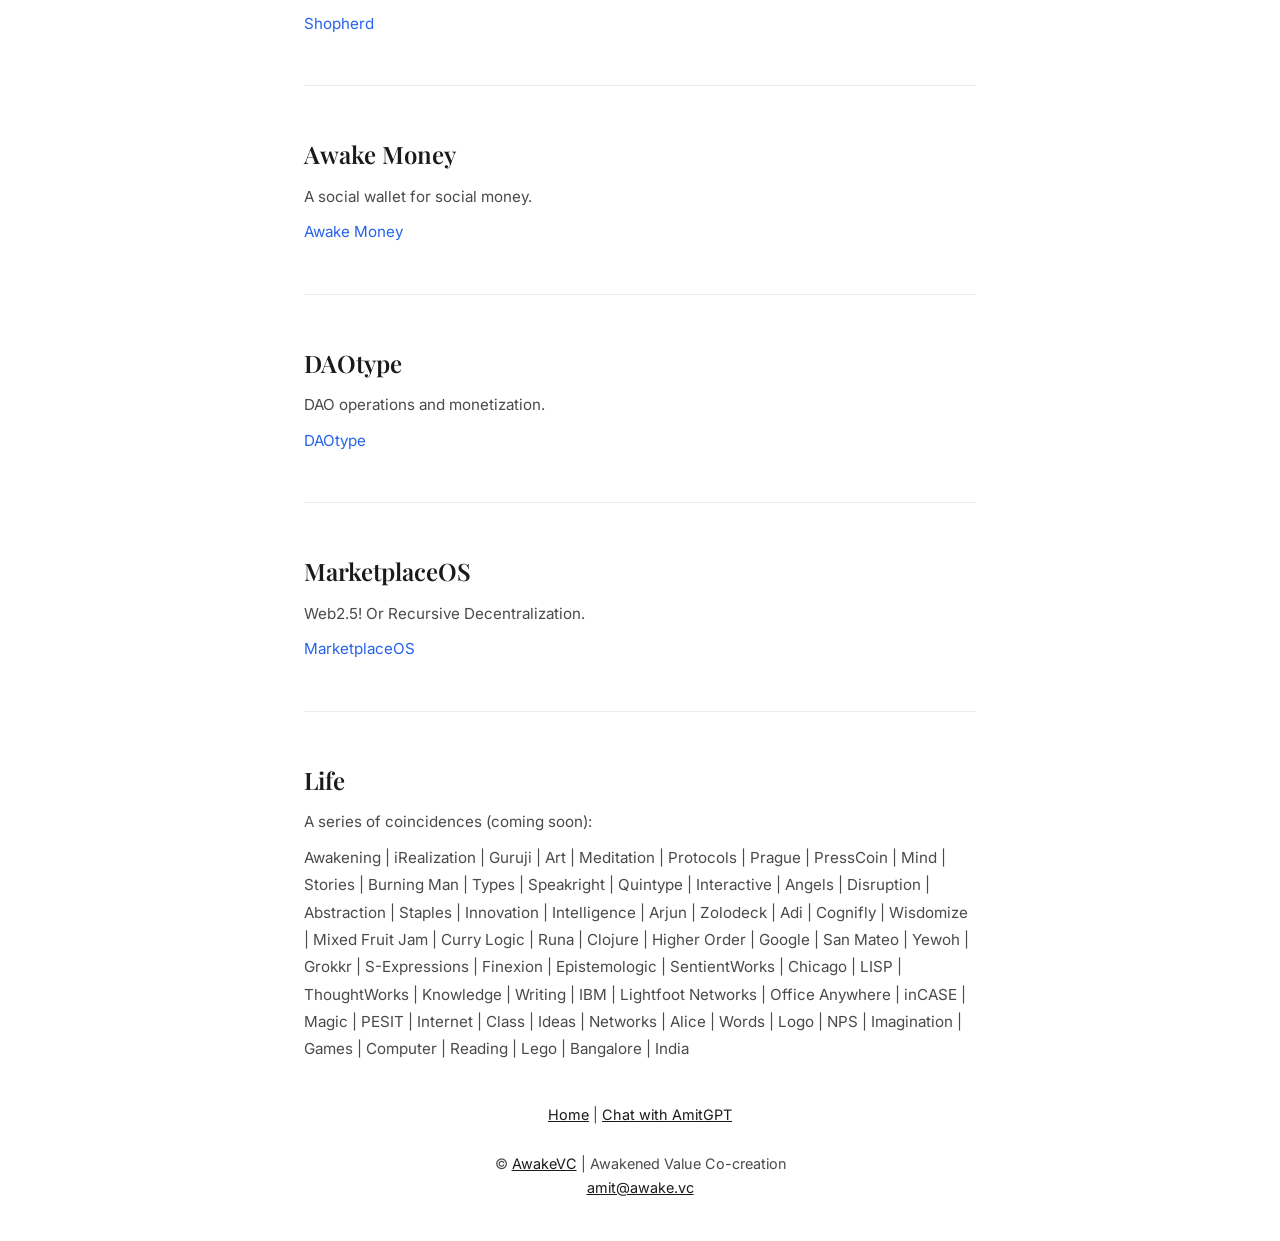
==== commit b82a67f5: "Improve Bio section formatting with timeline layout - Add visual timeline structure with bold years " ====
--- a/index.html
+++ b/index.html
@@ -225,9 +225,58 @@
       height: 180px;
     }
 
-    /* Year entries */
-    .year-entry {
-      margin-bottom: 1rem;
+    /* Timeline entries */
+    .timeline {
+      margin-top: 1rem;
+    }
+    .timeline-entry {
+      display: flex;
+      gap: 1rem;
+      margin-bottom: 1.25rem;
+      padding-bottom: 1.25rem;
+      border-bottom: 1px solid rgba(0,0,0,0.05);
+    }
+    .timeline-entry:last-child {
+      border-bottom: none;
+      margin-bottom: 0;
+      padding-bottom: 0;
+    }
+    .timeline-year {
+      flex-shrink: 0;
+      width: 50px;
+      font-weight: 700;
+      color: var(--color-text);
+      font-size: 0.9rem;
+    }
+    .timeline-content {
+      flex: 1;
+    }
+    .timeline-title {
+      font-weight: 600;
+      color: var(--color-text);
+      margin-bottom: 0.25rem;
+    }
+    .timeline-title a {
+      color: var(--color-text);
+      text-decoration: none;
+      border-bottom: 1px solid var(--color-accent);
+    }
+    .timeline-title a:hover {
+      color: var(--color-accent);
+    }
+    .timeline-desc {
+      color: var(--color-text-secondary);
+      font-size: 0.9rem;
+      line-height: 1.7;
+    }
+    .timeline-desc a {
+      color: var(--color-accent);
+    }
+    .section-intro {
+      color: var(--color-text-secondary);
+      font-size: 0.95rem;
+      font-style: italic;
+      margin-bottom: 0.5rem;
     }
 
     /* Chat section */
@@ -491,12 +540,44 @@
       <!-- After Awake -->
       <div class="section-block">
         <h2>After Awake</h2>
-        <p>Connecting all dots, unleashing parallel entrepreneurship, designing for self-actualization:</p>
-        <p>2026, Intergraph: designing the core Multiplayer Knowledge Graph and the Mind of Agents Protocol, to bring Artificial Consciousness to the app layer.</p>
-        <p>2025, Coselling.ai: Selltype was absorbed by Coselling.</p>
-        <p>2025, Selltype: Real-time tracking, execution, and optimization engine for distributed revenue teams. Selltype is the unified operating system for human and AI agents working across marketing and sales orgs.</p>
-        <p>2020, Shoptype: commercialization of the Coseller Protocol, solving the <a href="https://awake.to/attribution-problem">retail attribution problem</a>, and inventing a new type of B2C Business Model called Community Commerce for transparent consumer retail.</p>
-        <p>2019, AwakeVC: designed my family office as Awakened Value Co-creation, a protocols-powered private-equity collective, managed by a proprietary Venture Ecosystem Operating System called a64z. Also designed the <a href="https://awake.to/NACs">NAC</a> for AI-powered FinTech-driven <a href="https://www.blitzscaling.com">blitzscaling</a> to apply <a href="https://awake.to/notes-programmatic-MnA">programmatic M&amp;A</a> growth strategies</p>
+        <p class="section-intro">Connecting all dots, unleashing parallel entrepreneurship, designing for self-actualization:</p>
+        <div class="timeline">
+          <div class="timeline-entry">
+            <div class="timeline-year">2026</div>
+            <div class="timeline-content">
+              <div class="timeline-title">Intergraph</div>
+              <div class="timeline-desc">Designing the core Multiplayer Knowledge Graph and the Mind of Agents Protocol, to bring Artificial Consciousness to the app layer.</div>
+            </div>
+          </div>
+          <div class="timeline-entry">
+            <div class="timeline-year">2025</div>
+            <div class="timeline-content">
+              <div class="timeline-title">Coselling.ai</div>
+              <div class="timeline-desc">Selltype was absorbed by Coselling.</div>
+            </div>
+          </div>
+          <div class="timeline-entry">
+            <div class="timeline-year">2025</div>
+            <div class="timeline-content">
+              <div class="timeline-title">Selltype</div>
+              <div class="timeline-desc">Real-time tracking, execution, and optimization engine for distributed revenue teams. Selltype is the unified operating system for human and AI agents working across marketing and sales orgs.</div>
+            </div>
+          </div>
+          <div class="timeline-entry">
+            <div class="timeline-year">2020</div>
+            <div class="timeline-content">
+              <div class="timeline-title">Shoptype</div>
+              <div class="timeline-desc">Commercialization of the Coseller Protocol, solving the <a href="https://awake.to/attribution-problem">retail attribution problem</a>, and inventing a new type of B2C Business Model called Community Commerce for transparent consumer retail.</div>
+            </div>
+          </div>
+          <div class="timeline-entry">
+            <div class="timeline-year">2019</div>
+            <div class="timeline-content">
+              <div class="timeline-title">AwakeVC</div>
+              <div class="timeline-desc">Designed my family office as Awakened Value Co-creation, a protocols-powered private-equity collective, managed by a proprietary Venture Ecosystem Operating System called a64z. Also designed the <a href="https://awake.to/NACs">NAC</a> for AI-powered FinTech-driven <a href="https://www.blitzscaling.com">blitzscaling</a> to apply <a href="https://awake.to/notes-programmatic-MnA">programmatic M&amp;A</a> growth strategies.</div>
+            </div>
+          </div>
+        </div>
       </div>
 
       <hr />
@@ -504,26 +585,110 @@
       <!-- Publications -->
       <div class="section-block">
         <h2>Publications</h2>
-        <p>Learnings over the years:</p>
-        <p>2025 <a href="https://SwarmInfluence.com">Swarm Influence</a> - The Emergent Science of Collective Action: Harnessing AI, Avatars, and the Global Brain</p>
-        <p>2022, <a href="https://BeyondAllClouds.com">Beyond All Clouds:</a> live-blogging version of a book being written, the Story of Awake, of going from zero to one, and transforming industries</p>
-        <p>2018, <a href="https://www.amazon.com/Clojure-programming-practice-original-Chinese/dp/7111609387">Clojure in Action, in Chinese:</a> translated to Chinese for the mainland China launch of the book</p>
-        <p>2015, <a href="https://www.amazon.com/Clojure-Action-Amit-Rathore-ebook/dp/B09781HSH8">Clojure in Action, 2nd Edition:</a> updated and revised, along with a new co-author, Francis Avila</p>
-        <p>2011, <a href="https://www.amazon.com/Clojure-Action-Elegant-Applications-JVM/dp/1935182595">Clojure in Action:</a> among the earliest books on <a href="https://clojure.org">Clojure</a>, based on the first large-scale production system built in the extremely high-level programming language</p>
-      </div>
+        <p class="section-intro">Learnings over the years:</p>
+        <div class="timeline">
+          <div class="timeline-entry">
+            <div class="timeline-year">2025</div>
+            <div class="timeline-content">
+              <div class="timeline-title"><a href="https://SwarmInfluence.com">Swarm Influence</a></div>
+              <div class="timeline-desc">The Emergent Science of Collective Action: Harnessing AI, Avatars, and the Global Brain</div>
+            </div>
+          </div>
+          <div class="timeline-entry">
+            <div class="timeline-year">2022</div>
+            <div class="timeline-content">
+              <div class="timeline-title"><a href="https://BeyondAllClouds.com">Beyond All Clouds</a></div>
+              <div class="timeline-desc">Live-blogging version of a book being written, the Story of Awake, of going from zero to one, and transforming industries</div>
+            </div>
+          </div>
+          <div class="timeline-entry">
+            <div class="timeline-year">2018</div>
+            <div class="timeline-content">
+              <div class="timeline-title"><a href="https://www.amazon.com/Clojure-programming-practice-original-Chinese/dp/7111609387">Clojure in Action, in Chinese</a></div>
+              <div class="timeline-desc">Translated to Chinese for the mainland China launch of the book</div>
+            </div>
+          </div>
+          <div class="timeline-entry">
+            <div class="timeline-year">2015</div>
+            <div class="timeline-content">
+              <div class="timeline-title"><a href="https://www.amazon.com/Clojure-Action-Amit-Rathore-ebook/dp/B09781HSH8">Clojure in Action, 2nd Edition</a></div>
+              <div class="timeline-desc">Updated and revised, along with a new co-author, Francis Avila</div>
+            </div>
+          </div>
+          <div class="timeline-entry">
+            <div class="timeline-year">2011</div>
+            <div class="timeline-content">
+              <div class="timeline-title"><a href="https://www.amazon.com/Clojure-Action-Elegant-Applications-JVM/dp/1935182595">Clojure in Action</a></div>
+              <div class="timeline-desc">Among the earliest books on <a href="https://clojure.org">Clojure</a>, based on the first large-scale production system built in the extremely high-level programming language</div>
+            </div>
+          </div>
+        </div>
+      </div>
+
+      <hr />
 
       <!-- Before Awake -->
       <div class="section-block">
         <h2>Before Awake</h2>
-        <p>In the space between dots, engaged in serial entrepreneurship, heading towards self-realization:</p>
-        <p>2017, PressCoin: a blockchain-powered Web3 multiverse for a new news-media ecosystem</p>
-        <p>2014, Quintype: a B2B software-as-a-service for all things digital media from content management, distribution, engagement, and monetization</p>
-        <p>2013, Staples: VP of Global e-Commerce, post acquisition of Runa, helping grow $30B revenue across online and offline, and B2B and B2C channels</p>
-        <p>2011, Higher Order: Machine-Learning and Artificial Intelligence Lab, incubating new ideas and ventures</p>
-        <p>2008, Runa: Revenue Ultimately Needs Algorithms, right? A large-scale ensemble AI system designed to increase e-commerce conversion rates by optimizing personalized pricing, automated merchandizing, package delivery estimation, cross-selling, upselling, and more.</p>
-        <p>2002, ThoughtWorks: traveled around the US for clients across trading systems, financial and banking systems, and a variety of other large-scale, mission-critical enterprise systems</p>
-        <p>2001, IBM: telecom management systems</p>
-        <p>1999, Philips Semiconductors: building simulators for new VLSI System-on-Chip designs</p>
+        <p class="section-intro">In the space between dots, engaged in serial entrepreneurship, heading towards self-realization:</p>
+        <div class="timeline">
+          <div class="timeline-entry">
+            <div class="timeline-year">2017</div>
+            <div class="timeline-content">
+              <div class="timeline-title">PressCoin</div>
+              <div class="timeline-desc">A blockchain-powered Web3 multiverse for a new news-media ecosystem</div>
+            </div>
+          </div>
+          <div class="timeline-entry">
+            <div class="timeline-year">2014</div>
+            <div class="timeline-content">
+              <div class="timeline-title">Quintype</div>
+              <div class="timeline-desc">A B2B software-as-a-service for all things digital media from content management, distribution, engagement, and monetization</div>
+            </div>
+          </div>
+          <div class="timeline-entry">
+            <div class="timeline-year">2013</div>
+            <div class="timeline-content">
+              <div class="timeline-title">Staples</div>
+              <div class="timeline-desc">VP of Global e-Commerce, post acquisition of Runa, helping grow $30B revenue across online and offline, and B2B and B2C channels</div>
+            </div>
+          </div>
+          <div class="timeline-entry">
+            <div class="timeline-year">2011</div>
+            <div class="timeline-content">
+              <div class="timeline-title">Higher Order</div>
+              <div class="timeline-desc">Machine-Learning and Artificial Intelligence Lab, incubating new ideas and ventures</div>
+            </div>
+          </div>
+          <div class="timeline-entry">
+            <div class="timeline-year">2008</div>
+            <div class="timeline-content">
+              <div class="timeline-title">Runa</div>
+              <div class="timeline-desc">Revenue Ultimately Needs Algorithms, right? A large-scale ensemble AI system designed to increase e-commerce conversion rates by optimizing personalized pricing, automated merchandizing, package delivery estimation, cross-selling, upselling, and more.</div>
+            </div>
+          </div>
+          <div class="timeline-entry">
+            <div class="timeline-year">2002</div>
+            <div class="timeline-content">
+              <div class="timeline-title">ThoughtWorks</div>
+              <div class="timeline-desc">Traveled around the US for clients across trading systems, financial and banking systems, and a variety of other large-scale, mission-critical enterprise systems</div>
+            </div>
+          </div>
+          <div class="timeline-entry">
+            <div class="timeline-year">2001</div>
+            <div class="timeline-content">
+              <div class="timeline-title">IBM</div>
+              <div class="timeline-desc">Telecom management systems</div>
+            </div>
+          </div>
+          <div class="timeline-entry">
+            <div class="timeline-year">1999</div>
+            <div class="timeline-content">
+              <div class="timeline-title">Philips Semiconductors</div>
+              <div class="timeline-desc">Building simulators for new VLSI System-on-Chip designs</div>
+            </div>
+          </div>
+        </div>
       </div>
 
       <hr />
@@ -531,14 +696,57 @@
       <!-- Patents -->
       <div class="section-block">
         <h2>Patents</h2>
-        <p>Innovations over the years:</p>
-        <p>2024: <a href="https://awake.to/authentic-media-patent">Identifying Provenence of Authentic Media</a></p>
-        <p>2021: <a href="https://patents.google.com/patent/WO2021248144A1/">Enabling influencer-driven commerce that tracks and attributes multiple influencer contributions and distributes available fees</a></p>
-        <p>2015: <a href="https://patents.google.com/patent/US20150032507A1">Automated targeting of information to an application visitor based on merchant business rules and analytics of benefits gained from automated targeting of information to the application visitor</a></p>
-        <p>2014: <a href="https://patents.google.com/patent/US20150066644A1">Automated targeting of information to an application user based on retargeting and utilizing email marketing</a></p>
-        <p>2014: <a href="https://patents.google.com/patent/US20150032532A1">Automated targeting of information influenced by geo-location to an application user using a mobile device</a></p>
-        <p>2014: <a href="https://patents.google.com/patent/US20150032540A1">Automated targeting of information influenced by delivery to a user</a></p>
-        <p>2010: <a href="https://patents.google.com/patent/US20110029382A1">Automated Targeting of Information to a Website Visitor</a></p>
+        <p class="section-intro">Innovations over the years:</p>
+        <div class="timeline">
+          <div class="timeline-entry">
+            <div class="timeline-year">2024</div>
+            <div class="timeline-content">
+              <div class="timeline-title"><a href="https://awake.to/authentic-media-patent">Identifying Provenance of Authentic Media</a></div>
+            </div>
+          </div>
+          <div class="timeline-entry">
+            <div class="timeline-year">2021</div>
+            <div class="timeline-content">
+              <div class="timeline-title"><a href="https://patents.google.com/patent/WO2021248144A1/">Influencer-Driven Commerce Attribution</a></div>
+              <div class="timeline-desc">Enabling influencer-driven commerce that tracks and attributes multiple influencer contributions and distributes available fees</div>
+            </div>
+          </div>
+          <div class="timeline-entry">
+            <div class="timeline-year">2015</div>
+            <div class="timeline-content">
+              <div class="timeline-title"><a href="https://patents.google.com/patent/US20150032507A1">Merchant Business Rules Targeting</a></div>
+              <div class="timeline-desc">Automated targeting of information to an application visitor based on merchant business rules and analytics of benefits gained from automated targeting</div>
+            </div>
+          </div>
+          <div class="timeline-entry">
+            <div class="timeline-year">2014</div>
+            <div class="timeline-content">
+              <div class="timeline-title"><a href="https://patents.google.com/patent/US20150066644A1">Retargeting & Email Marketing</a></div>
+              <div class="timeline-desc">Automated targeting of information to an application user based on retargeting and utilizing email marketing</div>
+            </div>
+          </div>
+          <div class="timeline-entry">
+            <div class="timeline-year">2014</div>
+            <div class="timeline-content">
+              <div class="timeline-title"><a href="https://patents.google.com/patent/US20150032532A1">Geo-Location Targeting</a></div>
+              <div class="timeline-desc">Automated targeting of information influenced by geo-location to an application user using a mobile device</div>
+            </div>
+          </div>
+          <div class="timeline-entry">
+            <div class="timeline-year">2014</div>
+            <div class="timeline-content">
+              <div class="timeline-title"><a href="https://patents.google.com/patent/US20150032540A1">Delivery-Influenced Targeting</a></div>
+              <div class="timeline-desc">Automated targeting of information influenced by delivery to a user</div>
+            </div>
+          </div>
+          <div class="timeline-entry">
+            <div class="timeline-year">2010</div>
+            <div class="timeline-content">
+              <div class="timeline-title"><a href="https://patents.google.com/patent/US20110029382A1">Website Visitor Targeting</a></div>
+              <div class="timeline-desc">Automated targeting of information to a website visitor</div>
+            </div>
+          </div>
+        </div>
       </div>
 
       <p style="text-align:center;margin-top:2rem;">
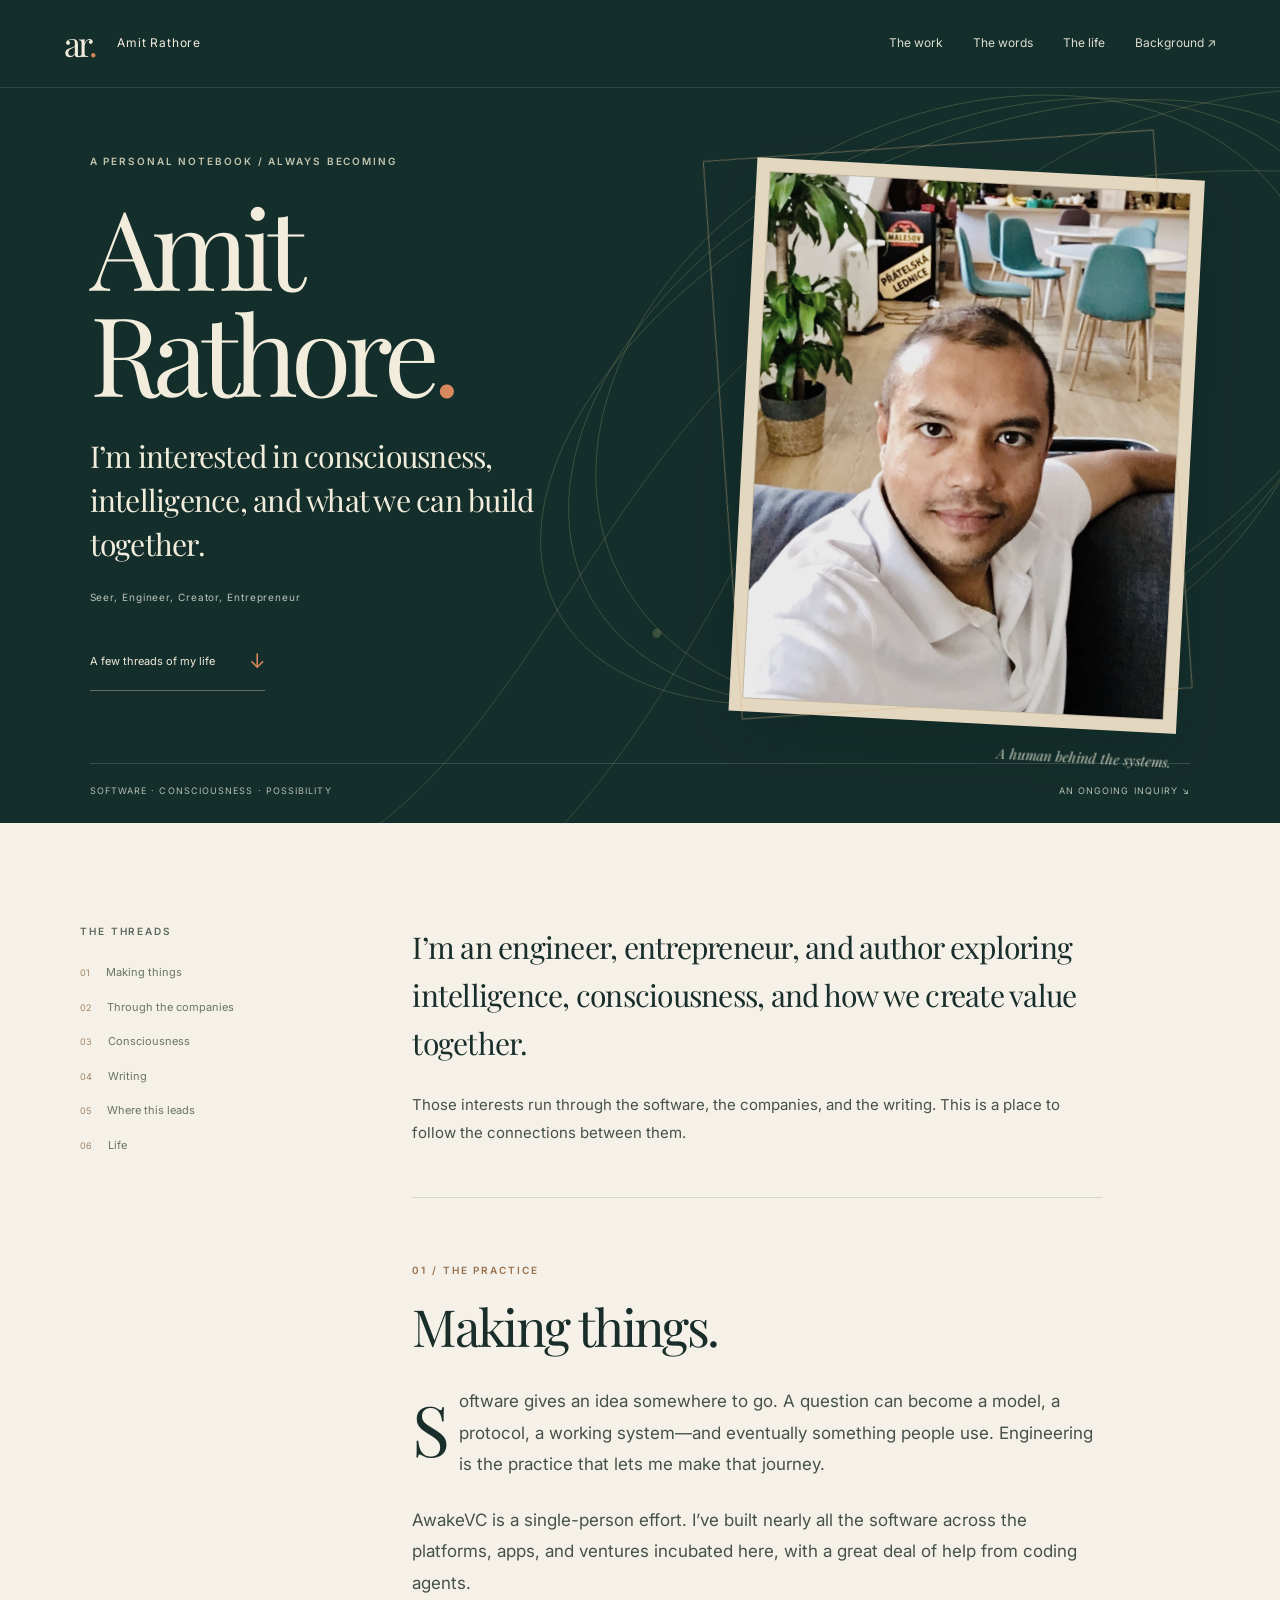
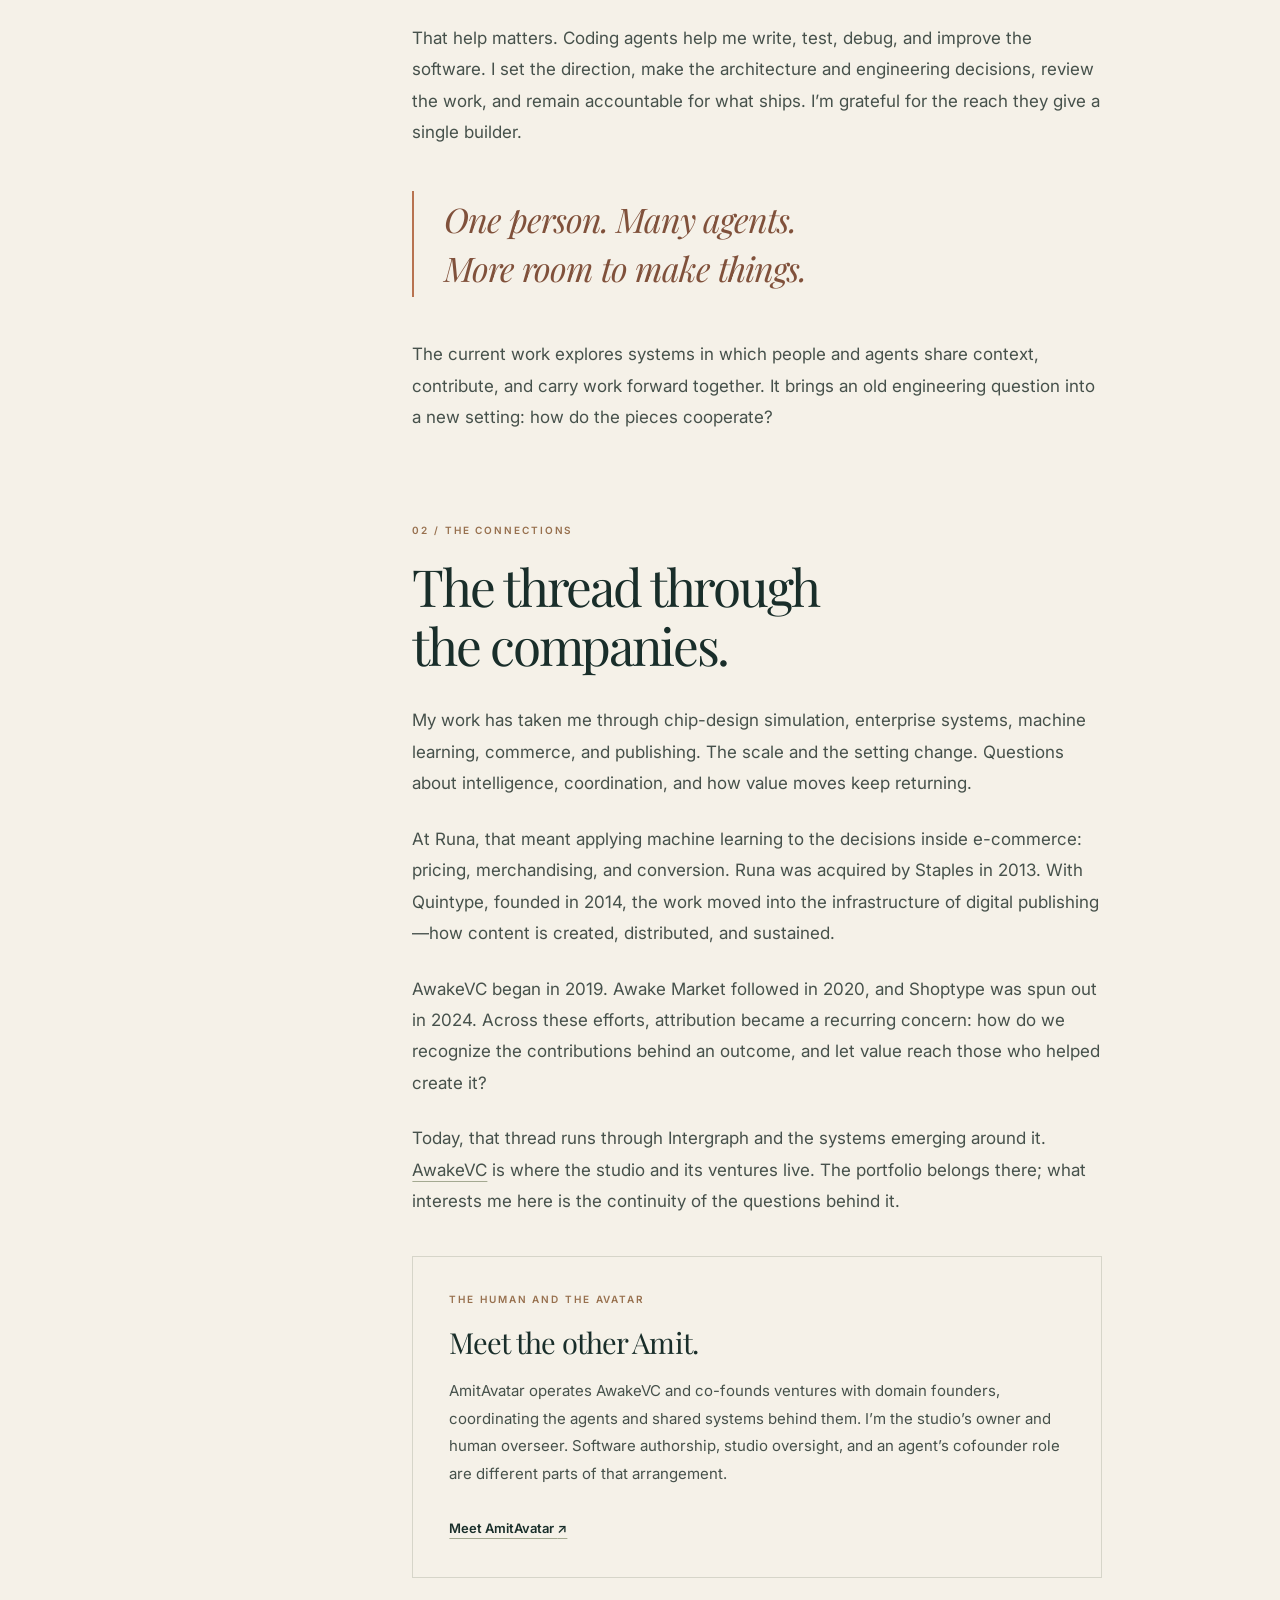
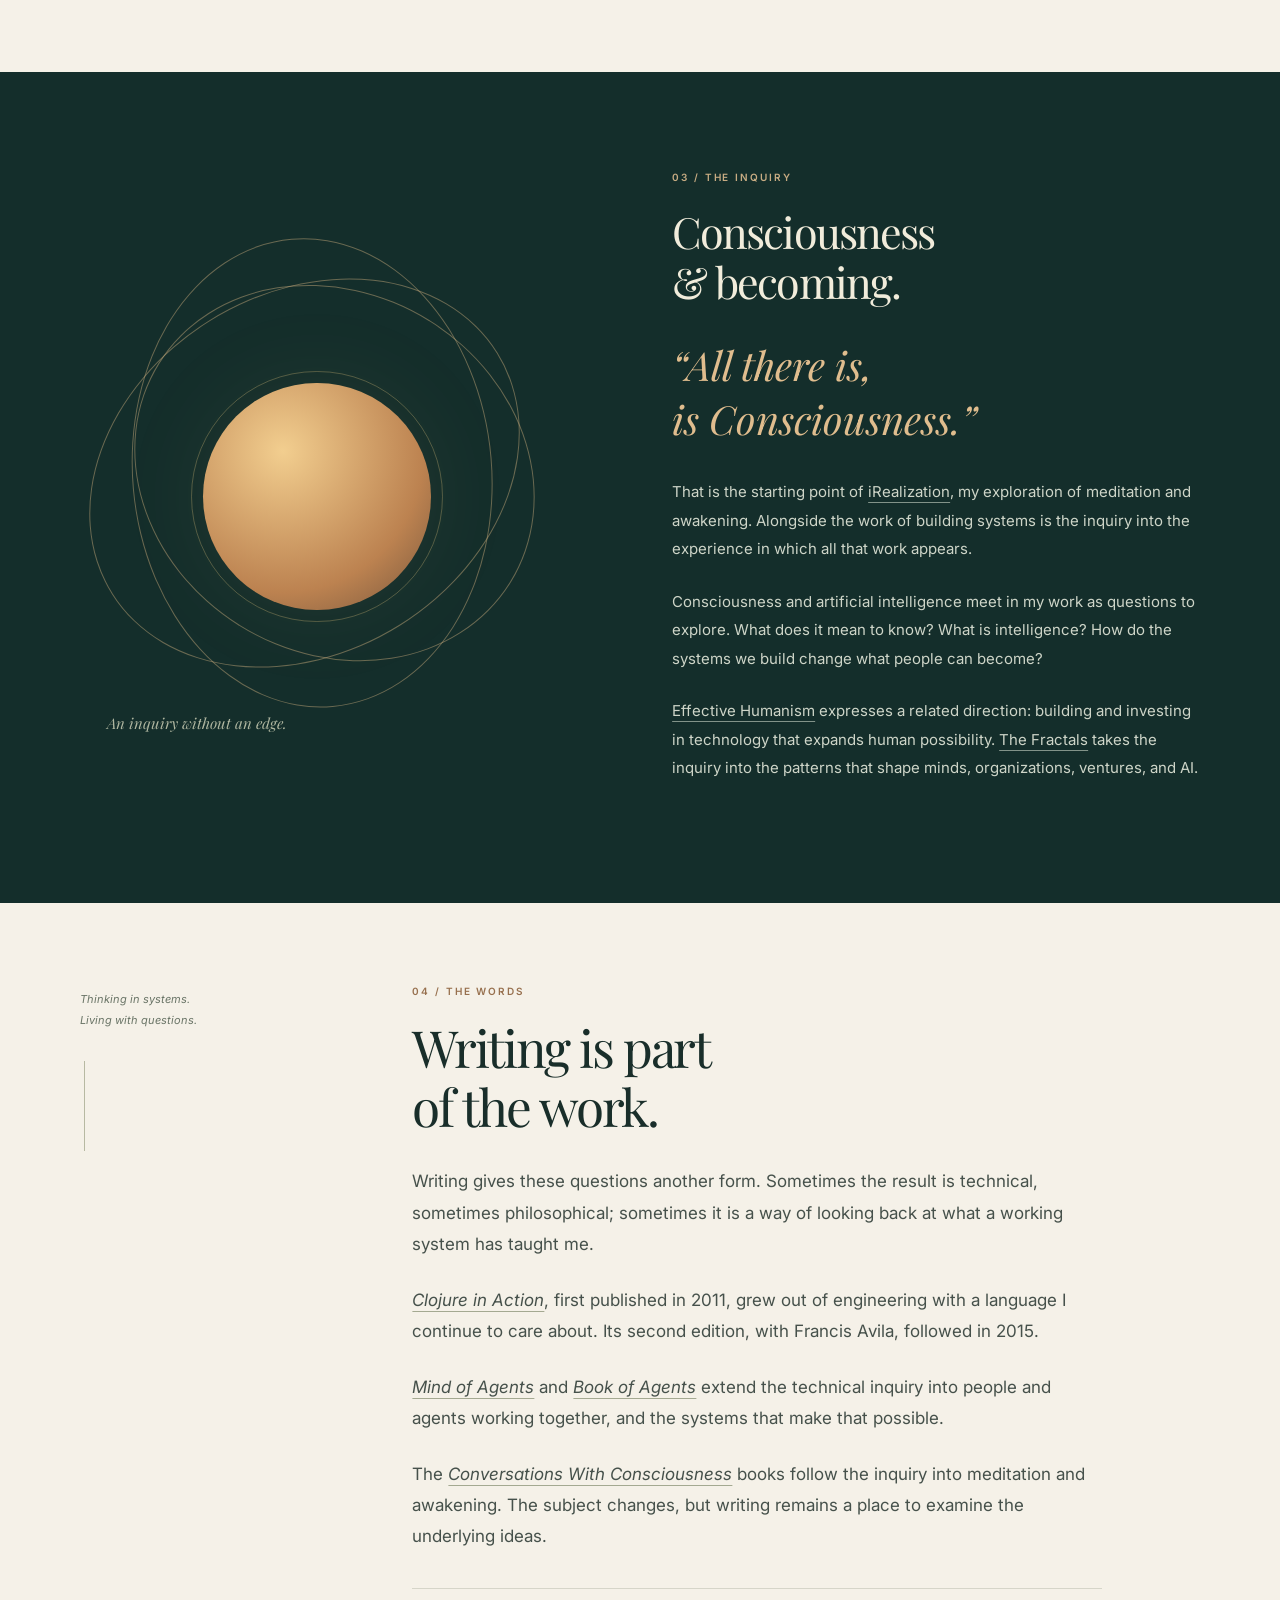
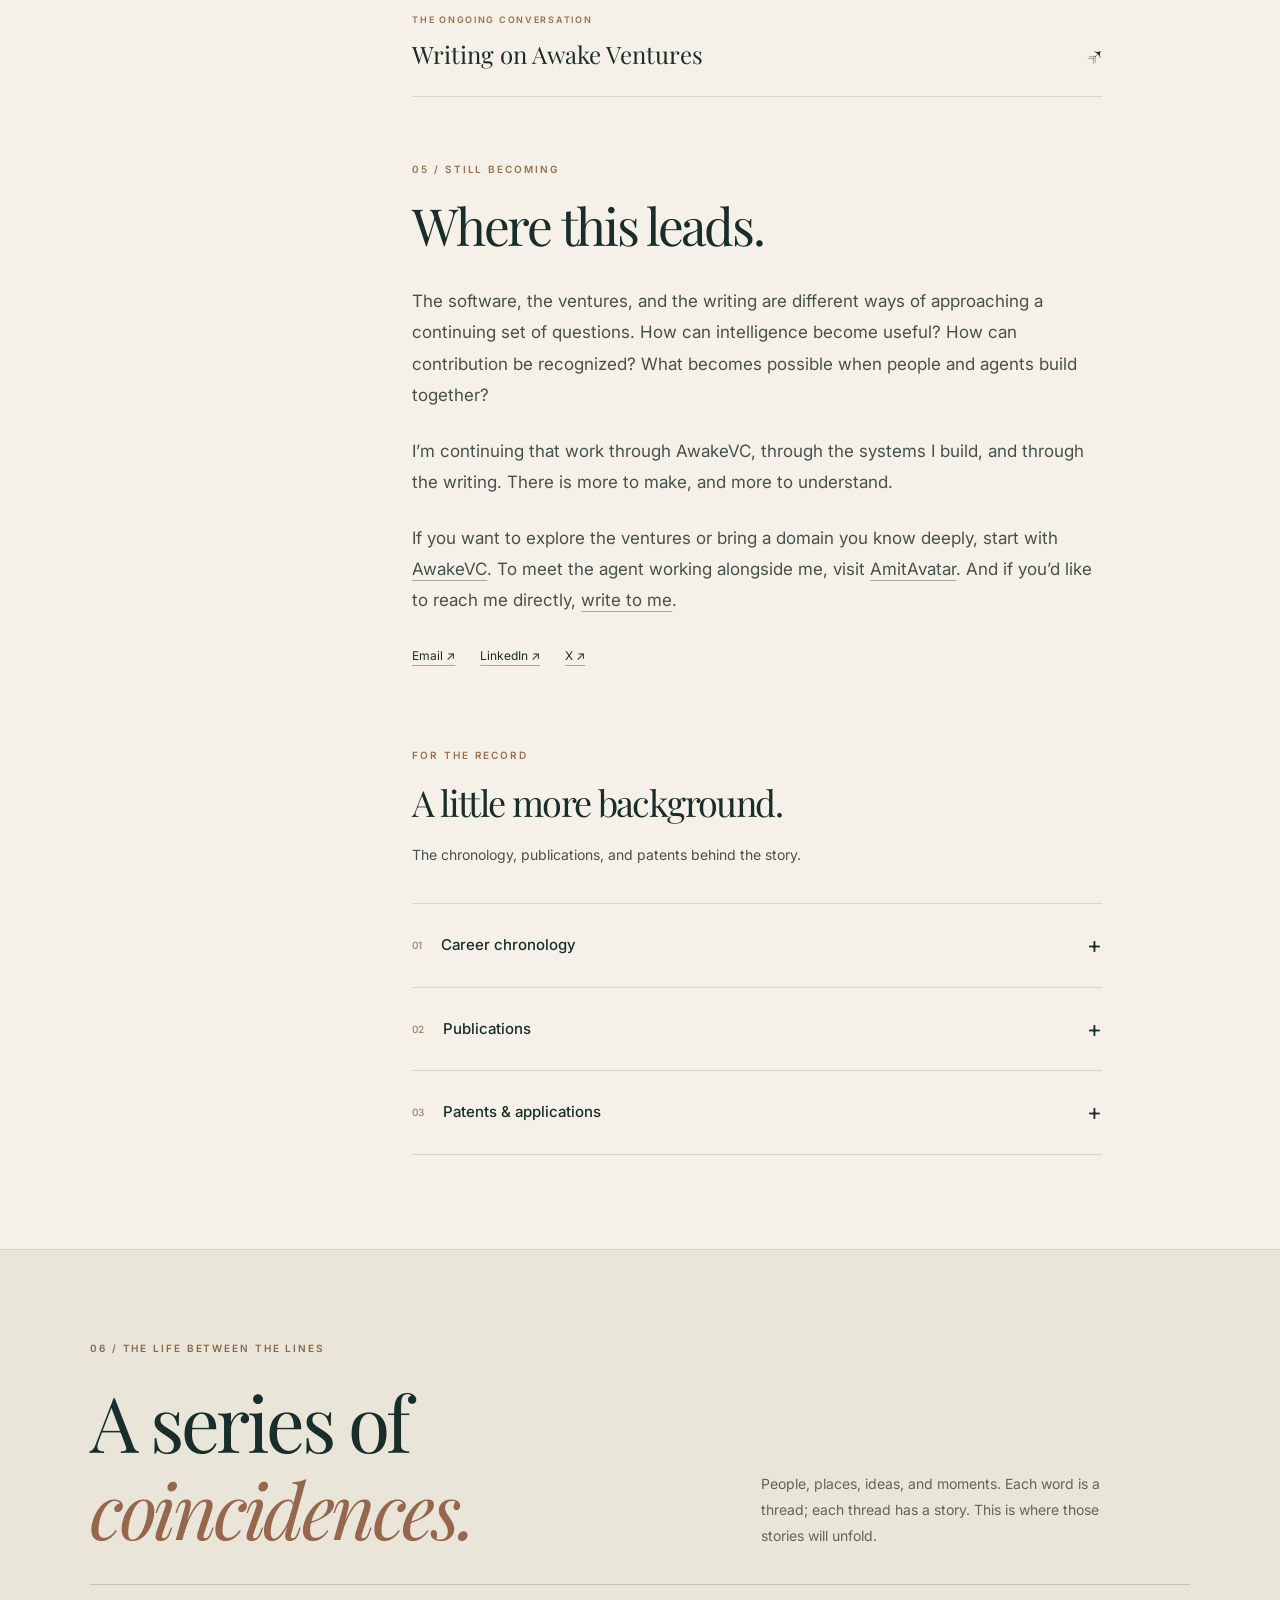
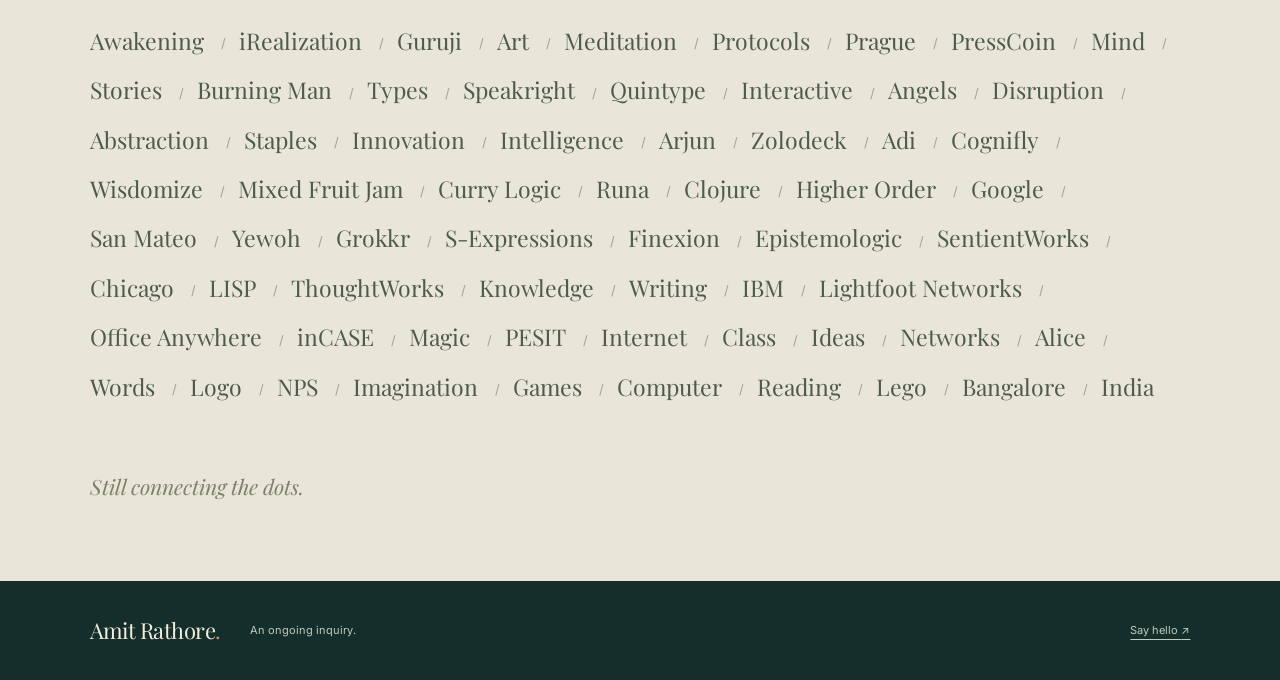
==== commit bbc16b7e: "Rebuild personal site as an illustrated first-person essay" ====
--- a/index.html
+++ b/index.html
@@ -1,436 +1,161 @@
-<!DOCTYPE html>
+<!doctype html>
 <html lang="en">
 <head>
-  <title>Who Am I?</title>
-  <meta charset="utf-8" />
-  <meta name="viewport" content="width=device-width, initial-scale=1" />
-  <meta name="color-scheme" content="light only" />
-  <meta name="description" content="Welcome to my reflection on the Internet." />
-  <meta property="og:site_name" content="Who Am I?" />
-  <meta property="og:title" content="Who Am I?" />
-  <meta property="og:type" content="website" />
-  <meta property="og:description" content="Welcome to my reflection on the Internet." />
-  <meta property="og:image" content="https://amitrathore.com/assets/images/card.jpg" />
-  <meta property="og:image:type" content="image/jpeg" />
-  <meta property="og:image:width" content="1280" />
-  <meta property="og:image:height" content="800" />
-  <meta property="og:url" content="https://amitrathore.com" />
-  <meta property="twitter:card" content="summary_large_image" />
-  <link rel="canonical" href="https://amitrathore.com" />
-  <link href="https://fonts.googleapis.com/css2?display=swap&family=Inter:wght@300;400;500;600;700&family=Playfair+Display:wght@400;500;600;700" rel="stylesheet" />
-  <style>
-    :root {
-      --viewport-height: 100vh;
-      --background-height: 100vh;
-      --color-text: #1a1a1a;
-      --color-text-secondary: #4a4a4a;
-      --color-accent: #2563eb;
-      --color-bg: #ffffff;
-      --font-heading: 'Playfair Display', Georgia, serif;
-      --font-body: 'Inter', -apple-system, BlinkMacSystemFont, sans-serif;
-    }
-
-    *, *::before, *::after {
-      box-sizing: border-box;
-      margin: 0;
-      padding: 0;
-    }
-
-    html { scroll-behavior: smooth; }
-
-    body {
-      font-family: var(--font-body);
-      font-size: 16px;
-      line-height: 1.7;
-      color: var(--color-text);
-      background: var(--color-bg);
-      min-height: var(--viewport-height);
-      overflow-x: hidden;
-    }
-
-    /* Animated Background */
-    body::before {
-      content: '';
-      position: fixed;
-      inset: 0;
-      pointer-events: none;
-      z-index: 0;
-      background-image: url('data:image/svg+xml;charset=utf8,%3Csvg%20width%3D%22640%22%20height%3D%22480%22%20viewBox%3D%220%200%20640%20480%22%20xmlns%3D%22http%3A%2F%2Fwww.w3.org%2F2000%2Fsvg%22%20preserveAspectRatio%3D%22none%22%3E%3Cstyle%3Ecircle%7Bfill%3Argba(0,0,0,0.06)%7D%3C%2Fstyle%3E%3Ccircle%20cx%3D%22331%22%20cy%3D%22303%22%20r%3D%2218%22%3E%3Canimate%20attributeName%3D%22cx%22%20dur%3D%227s%22%20repeatCount%3D%22indefinite%22%20values%3D%22331%3B180%3B500%3B331%22%2F%3E%3Canimate%20attributeName%3D%22cy%22%20dur%3D%227s%22%20repeatCount%3D%22indefinite%22%20values%3D%22303%3B120%3B400%3B303%22%2F%3E%3Canimate%20attributeName%3D%22r%22%20dur%3D%227s%22%20repeatCount%3D%22indefinite%22%20values%3D%2218%3B28%3B12%3B18%22%2F%3E%3C%2Fcircle%3E%3Ccircle%20cx%3D%22120%22%20cy%3D%2280%22%20r%3D%2222%22%3E%3Canimate%20attributeName%3D%22cx%22%20dur%3D%229s%22%20repeatCount%3D%22indefinite%22%20values%3D%22120%3B520%3B300%3B120%22%2F%3E%3Canimate%20attributeName%3D%22cy%22%20dur%3D%229s%22%20repeatCount%3D%22indefinite%22%20values%3D%2280%3B380%3B200%3B80%22%2F%3E%3Canimate%20attributeName%3D%22r%22%20dur%3D%229s%22%20repeatCount%3D%22indefinite%22%20values%3D%2222%3B32%3B16%3B22%22%2F%3E%3C%2Fcircle%3E%3Ccircle%20cx%3D%22520%22%20cy%3D%22180%22%20r%3D%2214%22%3E%3Canimate%20attributeName%3D%22cx%22%20dur%3D%225s%22%20repeatCount%3D%22indefinite%22%20values%3D%22520%3B80%3B380%3B520%22%2F%3E%3Canimate%20attributeName%3D%22cy%22%20dur%3D%225s%22%20repeatCount%3D%22indefinite%22%20values%3D%22180%3B420%3B60%3B180%22%2F%3E%3Canimate%20attributeName%3D%22r%22%20dur%3D%225s%22%20repeatCount%3D%22indefinite%22%20values%3D%2214%3B22%3B10%3B14%22%2F%3E%3C%2Fcircle%3E%3Ccircle%20cx%3D%2260%22%20cy%3D%22420%22%20r%3D%2226%22%3E%3Canimate%20attributeName%3D%22cx%22%20dur%3D%2211s%22%20repeatCount%3D%22indefinite%22%20values%3D%2260%3B580%3B280%3B60%22%2F%3E%3Canimate%20attributeName%3D%22cy%22%20dur%3D%2211s%22%20repeatCount%3D%22indefinite%22%20values%3D%22420%3B80%3B320%3B420%22%2F%3E%3Canimate%20attributeName%3D%22r%22%20dur%3D%2211s%22%20repeatCount%3D%22indefinite%22%20values%3D%2226%3B38%3B20%3B26%22%2F%3E%3C%2Fcircle%3E%3Ccircle%20cx%3D%22580%22%20cy%3D%22440%22%20r%3D%2210%22%3E%3Canimate%20attributeName%3D%22cx%22%20dur%3D%226s%22%20repeatCount%3D%22indefinite%22%20values%3D%22580%3B40%3B420%3B580%22%2F%3E%3Canimate%20attributeName%3D%22cy%22%20dur%3D%226s%22%20repeatCount%3D%22indefinite%22%20values%3D%22440%3B180%3B360%3B440%22%2F%3E%3Canimate%20attributeName%3D%22r%22%20dur%3D%226s%22%20repeatCount%3D%22indefinite%22%20values%3D%2210%3B18%3B8%3B10%22%2F%3E%3C%2Fcircle%3E%3Ccircle%20cx%3D%22280%22%20cy%3D%2240%22%20r%3D%2212%22%3E%3Canimate%20attributeName%3D%22cx%22%20dur%3D%228s%22%20repeatCount%3D%22indefinite%22%20values%3D%22280%3B480%3B100%3B280%22%2F%3E%3Canimate%20attributeName%3D%22cy%22%20dur%3D%228s%22%20repeatCount%3D%22indefinite%22%20values%3D%2240%3B400%3B240%3B40%22%2F%3E%3Canimate%20attributeName%3D%22r%22%20dur%3D%228s%22%20repeatCount%3D%22indefinite%22%20values%3D%2212%3B20%3B8%3B12%22%2F%3E%3C%2Fcircle%3E%3Ccircle%20cx%3D%22400%22%20cy%3D%22360%22%20r%3D%2220%22%3E%3Canimate%20attributeName%3D%22cx%22%20dur%3D%2210s%22%20repeatCount%3D%22indefinite%22%20values%3D%22400%3B160%3B560%3B400%22%2F%3E%3Canimate%20attributeName%3D%22cy%22%20dur%3D%2210s%22%20repeatCount%3D%22indefinite%22%20values%3D%22360%3B60%3B260%3B360%22%2F%3E%3Canimate%20attributeName%3D%22r%22%20dur%3D%2210s%22%20repeatCount%3D%22indefinite%22%20values%3D%2220%3B30%3B14%3B20%22%2F%3E%3C%2Fcircle%3E%3C%2Fsvg%3E');
-      background-size: cover;
-    }
-
-    .wrapper {
-      position: relative;
-      z-index: 1;
-    }
-
-    /* Section Styles */
-    section {
-      display: none;
-      min-height: 100vh;
-    }
-    section.active { display: block; }
-
-    .container {
-      max-width: 720px;
-      margin: 0 auto;
-      padding: 0 24px;
-    }
-
-    /* Hero */
-    .hero {
-      min-height: 100vh;
-      display: flex;
-      flex-direction: column;
-      justify-content: center;
-      align-items: center;
-      text-align: center;
-      padding: 60px 24px;
-    }
-
-    h1 {
-      font-family: var(--font-heading);
-      font-size: clamp(2.5rem, 6vw, 4rem);
-      font-weight: 700;
-      line-height: 1.1;
-      color: var(--color-text);
-    }
-
-    .subtitle {
-      font-size: 1rem;
-      color: var(--color-text-secondary);
-      margin-top: 0.75rem;
-      letter-spacing: 0.05em;
-    }
-
-    .featured-link {
-      display: block;
-      margin-top: 1.25rem;
-      font-size: 0.95rem;
-      color: var(--color-accent);
-    }
-    .featured-link:hover { text-decoration: underline; }
-
-    /* Buttons */
-    .btn {
-      display: inline-flex;
-      align-items: center;
-      gap: 8px;
-      margin-top: 1.5rem;
-      padding: 14px 28px;
-      background: #FFD700;
-      color: #1a1a1a;
-      border-radius: 6px;
-      font-weight: 500;
-      font-size: 0.9rem;
-      transition: all 0.2s ease;
-      text-decoration: none;
-    }
-    .btn:hover {
-      background: #e6c200;
-      transform: translateY(-1px);
-    }
-    .btn svg { width: 18px; height: 18px; }
-
-    /* Icons */
-    .icons {
-      display: flex;
-      gap: 12px;
-      margin-top: 2rem;
-      flex-wrap: wrap;
-      justify-content: center;
-    }
-    .icons a {
-      display: flex;
-      align-items: center;
-      justify-content: center;
-      width: 42px;
-      height: 42px;
-      border-radius: 50%;
-      background: rgba(0,0,0,0.04);
-      color: var(--color-text);
-      transition: all 0.2s ease;
-    }
-    .icons a:hover {
-      background: var(--color-text);
-      color: #fff;
-    }
-    .icons svg { width: 20px; height: 20px; }
-
-    /* Profile Image */
-    .profile-img {
-      width: 160px;
-      height: 160px;
-      border-radius: 50%;
-      object-fit: cover;
-      margin-top: 2.5rem;
-      border: 3px solid #fff;
-      box-shadow: 0 8px 30px rgba(0,0,0,0.12);
-    }
-
-    /* Divider */
-    hr {
-      border: none;
-      height: 1px;
-      background: rgba(0,0,0,0.08);
-      margin: 3rem 0;
-    }
-
-    /* Content Sections */
-    .section-block {
-      margin-bottom: 0;
-    }
-
-    h2 {
-      font-family: var(--font-heading);
-      font-size: 1.5rem;
-      font-weight: 600;
-      color: var(--color-text);
-      margin-bottom: 0.5rem;
-    }
-
-    .section-block p {
-      color: var(--color-text-secondary);
-      font-size: 0.95rem;
-      line-height: 1.8;
-    }
-
-    .section-block p + p {
-      margin-top: 0.5rem;
-    }
-
-    .section-block a {
-      color: var(--color-accent);
-      text-decoration: none;
-    }
-    .section-block a:hover { text-decoration: underline; }
-
-    /* Life keywords */
-    .keywords {
-      color: var(--color-text-secondary);
-      font-size: 0.9rem;
-      line-height: 2;
-    }
-    .keywords span {
-      display: inline;
-    }
-
-    /* Bio section */
-    .bio-hero {
-      text-align: center;
-      padding: 80px 24px 40px;
-    }
-    .bio-hero .profile-img {
-      width: 180px;
-      height: 180px;
-    }
-
-    /* Timeline entries */
-    .timeline {
-      margin-top: 1rem;
-    }
-    .timeline-entry {
-      display: flex;
-      gap: 1rem;
-      margin-bottom: 1.25rem;
-      padding-bottom: 1.25rem;
-      border-bottom: 1px solid rgba(0,0,0,0.05);
-    }
-    .timeline-entry:last-child {
-      border-bottom: none;
-      margin-bottom: 0;
-      padding-bottom: 0;
-    }
-    .timeline-year {
-      flex-shrink: 0;
-      width: 50px;
-      font-weight: 700;
-      color: var(--color-text);
-      font-size: 0.9rem;
-    }
-    .timeline-content {
-      flex: 1;
-    }
-    .timeline-title {
-      font-weight: 600;
-      color: var(--color-text);
-      margin-bottom: 0.25rem;
-    }
-    .timeline-title a {
-      color: var(--color-text);
-      text-decoration: none;
-      border-bottom: 1px solid var(--color-accent);
-    }
-    .timeline-title a:hover {
-      color: var(--color-accent);
-    }
-    .timeline-desc {
-      color: var(--color-text-secondary);
-      font-size: 0.9rem;
-      line-height: 1.7;
-    }
-    .timeline-desc a {
-      color: var(--color-accent);
-    }
-    .section-intro {
-      color: var(--color-text-secondary);
-      font-size: 0.95rem;
-      font-style: italic;
-      margin-bottom: 0.5rem;
-    }
-
-    /* Chat section */
-    .chat-section {
-      display: flex;
-      flex-direction: column;
-      min-height: 100vh;
-    }
-    .chat-hero {
-      text-align: center;
-      padding: 60px 24px 30px;
-    }
-    .chat-frame {
-      flex: 1;
-      display: flex;
-      justify-content: center;
-      padding: 0 24px 40px;
-    }
-    .chat-frame iframe {
-      width: 100%;
-      max-width: 700px;
-      min-height: 550px;
-      border: none;
-      border-radius: 12px;
-      box-shadow: 0 4px 20px rgba(0,0,0,0.1);
-    }
-
-    /* Footer */
-    footer {
-      text-align: center;
-      padding: 40px 24px;
-      font-size: 0.9rem;
-      color: var(--color-text-secondary);
-    }
-    footer a { color: var(--color-text); }
-
-    /* Back link */
-    .back-link {
-      display: inline-flex;
-      align-items: center;
-      gap: 6px;
-      color: var(--color-text-secondary);
-      font-size: 0.9rem;
-      margin-bottom: 1rem;
-    }
-    .back-link:hover { color: var(--color-accent); }
-    .back-link svg { width: 16px; height: 16px; }
-
-    /* Responsive */
-    @media (max-width: 640px) {
-      .hero { padding: 40px 20px; }
-      .profile-img { width: 130px; height: 130px; }
-      .icons a { width: 38px; height: 38px; }
-      h1 { font-size: 2rem; }
-      h2 { font-size: 1.3rem; }
-    }
-  </style>
+<meta charset="utf-8">
+<meta name="viewport" content="width=device-width, initial-scale=1">
+<meta name="theme-color" content="#142e2b">
+<title>Amit Rathore — Engineer, Entrepreneur, Author</title>
+<meta name="description" content="I build software, ventures, and systems for people and AI agents to create together. Explore my work, writing, and the ideas behind AwakeVC.">
+<link rel="canonical" href="https://amitrathore.com/">
+<meta property="og:type" content="website">
+<meta property="og:site_name" content="Amit Rathore">
+<meta property="og:title" content="Amit Rathore — A life in questions. A practice of building.">
+<meta property="og:description" content="On software, consciousness, writing, and what we can build together. A personal essay by Amit Rathore.">
+<meta property="og:url" content="https://amitrathore.com/">
+<meta property="og:image" content="https://amitrathore.com/assets/images/personal-card-v2.png">
+<meta property="og:image:type" content="image/png">
+<meta property="og:image:width" content="1200">
+<meta property="og:image:height" content="630">
+<meta property="og:image:alt" content="Amit Rathore’s portrait beside his name and the words: Consciousness. Intelligence. What we build together.">
+<meta name="twitter:card" content="summary_large_image">
+<meta name="twitter:title" content="Amit Rathore — Engineer, Entrepreneur, Author">
+<meta name="twitter:description" content="On software, consciousness, writing, and what we can build together.">
+<meta name="twitter:image" content="https://amitrathore.com/assets/images/personal-card-v2.png">
+<meta name="twitter:image:alt" content="Amit Rathore’s portrait beside his name and the words: Consciousness. Intelligence. What we build together.">
+<link rel="icon" href="assets/favicon.svg" type="image/svg+xml">
+<link rel="preconnect" href="https://fonts.googleapis.com">
+<link rel="preconnect" href="https://fonts.gstatic.com" crossorigin>
+<link href="https://fonts.googleapis.com/css2?family=Inter:wght@400;500;600;700&family=Playfair+Display:ital,wght@0,400;0,500;0,600;1,400;1,500&display=swap" rel="stylesheet">
+<link rel="stylesheet" href="assets/site.css">
+<script src="assets/site.js" defer></script>
 </head>
 <body>
-<div class="wrapper">
-
-  <!-- HOME SECTION -->
-  <section id="home-section" class="active">
-    <div class="hero">
-      <h1><strong>Amit Rathore</strong></h1>
-      <p class="subtitle">Seer, Engineer, Creator, Entrepreneur</p>
-      <a href="https://intergraph.ai" class="featured-link">A sneak peek at Intergraph Games</a>
-
-      <a href="#amitgpt" class="btn">
-        <svg viewBox="0 0 40 40" fill="currentColor"><path d="M33.1,7.2H7.6c-3.1,0-4.6,1.3-4.6,3.9v15.5c0,3.1,1.5,4.6,4.6,4.6h4.4v5.4c0,.8,0,1.4.4,1.9.3.2.6.3.8.3.4,0,.7-.2,1-.7l5.4-7h12.6c3.1,0,4.6-1.5,4.6-4.6v-15.5c0-2.6-1.3-3.9-3.9-3.9h0Z"/></svg>
-        Chat with AmitGPT
-      </a>
-
-      <div class="icons">
-        <a href="https://linkedin.com/in/amitrathore" title="LinkedIn" target="_blank" rel="noopener">
-          <svg viewBox="0 0 40 40" fill="currentColor"><path d="M12.1,13.8v19.1H5.7V13.8C5.7,13.8,12.1,13.8,12.1,13.8z M12.5,7.9c0,0.9-0.3,1.7-1,2.4c-0.7,0.6-1.5,0.9-2.6,0.9h0c-1.1,0-1.9-0.3-2.5-0.9c-0.6-0.6-1-1.4-1-2.4c0-1,0.3-1.7,1-2.4S7.9,4.6,9,4.6s1.9,0.3,2.6,0.9S12.5,6.9,12.5,7.9z M35,22v11h-6.4V22.7c0-1.4-0.3-2.4-0.8-3.2c-0.5-0.8-1.3-1.1-2.4-1.1c-0.8,0-1.5,0.2-2,0.7c-0.5,0.4-1,1-1.2,1.7c-0.1,0.4-0.2,0.9-0.2,1.6v10.7h-6.4c0-5.1,0-9.3,0-12.5s0-5.1,0-5.7l0-0.9H22v2.8h0c0.3-0.4,0.5-0.8,0.8-1.1c0.3-0.3,0.6-0.6,1.1-1c0.5-0.4,1-0.6,1.7-0.8c0.7-0.2,1.4-0.3,2.2-0.3c2.2,0,4,0.7,5.3,2.2C34.4,17,35,19.1,35,22L35,22z"/></svg>
-        </a>
-        <a href="https://twitter.com/amitrathore" title="X" target="_blank" rel="noopener">
-          <svg viewBox="0 0 40 40" fill="currentColor"><path d="M36,36l-12.4-18.3,11.6-13.7h-4l-9.4,11-7.5-11H4.2l12,17.7-12.2,14.3h4l9.9-11.7,7.9,11.7h10.2,0ZM13,6.6l18.2,26.9h-4L9,6.6h4Z"/></svg>
-        </a>
-        <a href="#bio" title="CV">
-          <svg viewBox="0 0 40 40" fill="currentColor"><path d="M32.4,34.7c-0.3,0.3-0.7,0.5-1.1,0.5H9.1c-0.4,0-0.8-0.2-1.1-0.5c-0.3-0.3-0.5-0.7-0.5-1.1V6.4C7.5,6,7.7,5.6,8,5.3C8.3,5,8.7,4.8,9.1,4.8h13.3l-0.1,9.3c0,0.4,0.2,0.8,0.5,1.1c0.3,0.3,0.7,0.5,1.1,0.5h9v17.9C32.9,34,32.7,34.4,32.4,34.7z M14.4,23.5c0.3-0.5,0.8-0.8,1.4-0.8c0.3,0,0.5,0.1,0.7,0.2c0.2,0.1,0.4,0.3,0.6,0.5c0.1,0.1,0.2,0.3,0.3,0.6l2.4-0.6c-0.3-1-0.8-1.7-1.4-2.1c-0.6-0.5-1.5-0.7-2.6-0.7c-1.4,0-2.5,0.4-3.2,1.2c-0.8,0.8-1.1,2-1.1,3.5c0,1.1,0.2,2.1,0.7,2.8c0.4,0.7,1,1.2,1.5,1.5c0.6,0.3,1.4,0.4,2.3,0.4c0.8,0,1.4-0.1,1.9-0.4c0.5-0.2,0.9-0.6,1.3-1.1c0.3-0.5,0.6-1,0.7-1.7l-2.4-0.7c-0.1,0.6-0.3,1-0.6,1.3c-0.3,0.3-0.7,0.5-1.2,0.5c-0.5,0-0.9-0.2-1.2-0.6C14.2,27,14,26.4,14,25.3C14,24.5,14.2,23.9,14.4,23.5z M26.9,20.8L25,27.4l-2-6.6h-2.8l3.3,9.1h2.9l3.2-9.1H26.9z M24.5,5.5c0.2,0.2,0.4,0.3,0.6,0.5l6.8,6.9c0.2,0.2,0.3,0.4,0.5,0.6l-7.9-0.1V5.5z"/></svg>
-        </a>
-        <a href="mailto:amit@awake.vc" title="Email">
-          <svg viewBox="0 0 40 40" fill="currentColor"><path d="M37.5,12.6l-17.5,11.9L2.5,12.6c-.2-.1-.3-.2-.5-.2v-2.7c0-.8.6-1.4,1.4-1.4h33.1c.8,0,1.4.6,1.4,1.4v2.7c-.2,0-.4,0-.5.2ZM19.5,26.3c.2.1.3.2.5.2s.4,0,.5-.2l17.5-11.9v16.9c0,.8-.6,1.4-1.4,1.4H3.4c-.8,0-1.4-.6-1.4-1.4V14.4l17.5,11.9Z"/></svg>
-        </a>
-        <a href="https://awake.ventures/@amit" title="Globe" target="_blank" rel="noopener">
-          <svg viewBox="0 0 40 40" fill="currentColor"><path d="M20,3C10.6,3,3,10.6,3,20s7.6,17,17,17s17-7.6,17-17S29.4,3,20,3z M34.8,18.9h-6.2c-0.1-2.2-0.3-4.2-0.8-6.1c1.5-0.4,3-0.9,4.2-1.5c0.6,0.9,1.2,1.8,1.6,2.9C34.3,15.7,34.7,17.3,34.8,18.9z M25.7,26.7c-1.5-0.3-3.1-0.4-4.6-0.5v-5.1h5.4c-0.1,1.8-0.3,3.5-0.6,5.1C25.8,26.3,25.8,26.5,25.7,26.7z M14.2,26.2c-0.3-1.6-0.6-3.3-0.6-5.1h5.4v5.1c-1.6,0-3.2,0.2-4.6,0.5C14.2,26.5,14.2,26.3,14.2,26.2z M14.3,13.3c1.5,0.3,3.1,0.4,4.6,0.5v5.1h-5.4c0.1-1.8,0.3-3.5,0.6-5.1C14.2,13.7,14.2,13.5,14.3,13.3z M21.1,5.4C21.4,5.6,21.7,5.7,22,6c0.8,0.7,1.6,1.7,2.2,3c0.4,0.7,0.7,1.5,0.9,2.3c-1.3,0.2-2.7,0.4-4,0.4V5.4z M18,6c0.3-0.3,0.6-0.4,0.9-0.6v6.2c-1.4,0-2.8-0.2-4-0.4c0.3-0.8,0.6-1.6,0.9-2.3C16.5,7.7,17.2,6.7,18,6z M18.9,28.4v6.2c-0.3-0.1-0.6-0.3-0.9-0.6c-0.8-0.7-1.6-1.7-2.2-3c-0.4-0.7-0.7-1.5-0.9-2.3C16.2,28.6,17.5,28.4,18.9,28.4z M22,34c-0.3,0.3-0.6,0.4-0.9,0.6v-6.2c1.4,0,2.8,0.2,4,0.4c-0.3,0.8-0.6,1.6-0.9,2.3C23.5,32.3,22.8,33.3,22,34z M21.1,18.9v-5.1c1.6,0,3.2-0.2,4.6-0.5c0,0.2,0.1,0.4,0.1,0.5c0.3,1.6,0.6,3.3,0.6,5.1H21.1z M30.5,9.5c0,0,0.1,0.1,0.1,0.1c-1,0.4-2.2,0.8-3.4,1.1c-0.6-1.9-1.4-3.5-2.4-4.8c0.3,0.1,0.6,0.2,0.9,0.3C27.5,7.1,29.1,8.1,30.5,9.5z M14.2,6.3c0.3-0.1,0.6-0.2,0.9-0.3c-0.9,1.3-1.7,2.9-2.4,4.8c-1.2-0.3-2.3-0.7-3.4-1.1c0,0,0.1-0.1,0.1-0.1C10.9,8.1,12.5,7.1,14.2,6.3z M7.9,11.4c1.3,0.6,2.7,1.1,4.2,1.5c-0.4,1.9-0.7,3.9-0.8,6.1H5.2c0.1-1.6,0.5-3.2,1.1-4.7C6.8,13.2,7.3,12.3,7.9,11.4z M5.2,21.1h6.2c0.1,2.2,0.3,4.2,0.8,6.1c-1.5,0.4-3,0.9-4.2,1.5c-0.6-0.9-1.2-1.8-1.6-2.9C5.7,24.3,5.3,22.7,5.2,21.1z M9.5,30.5c0,0-0.1-0.1-0.1-0.1c1-0.4,2.2-0.8,3.4-1.1c0.6,1.9,1.4,3.5,2.4,4.8c-0.3-0.1-0.6-0.2-0.9-0.3C12.5,32.9,10.9,31.9,9.5,30.5z M25.8,33.7c-0.3,0.1-0.6,0.2-0.9,0.3c0.9-1.3,1.7-2.9,2.4-4.8c1.2,0.3,2.3,0.7,3.4,1.1c0,0-0.1,0.1-0.1,0.1C29.1,31.9,27.5,32.9,25.8,33.7z M32.1,28.6c-1.3-0.6-2.7-1.1-4.2-1.5c0.4-1.9,0.7-3.9,0.8-6.1h6.2c-0.1,1.6-0.5,3.2-1.1,4.7C33.2,26.8,32.7,27.7,32.1,28.6z"/></svg>
-        </a>
-        <a href="#amitgpt" title="Message">
-          <svg viewBox="0 0 40 40" fill="currentColor"><path d="M33.1,7.2H7.6c-3.1,0-4.6,1.3-4.6,3.9v15.5c0,3.1,1.5,4.6,4.6,4.6h4.4v5.4c0,.8,0,1.4.4,1.9.3.2.6.3.8.3.4,0,.7-.2,1-.7l5.4-7h12.6c3.1,0,4.6-1.5,4.6-4.6v-15.5c0-2.6-1.3-3.9-3.9-3.9h0Z"/></svg>
-        </a>
-      </div>
-
-      <img src="assets/images/image02.jpg" alt="Amit Rathore" class="profile-img" />
-    </div>
-
-    <div class="container">
-      <hr />
-
-      <!-- Effective Humanism -->
-      <div class="section-block">
-        <h2>Effective Humanism</h2>
-        <p>Beyond Effective Altruism and beyond Effective Acceleration, blending both with Awake Internet Protocols, welcome to a simpler path.</p>
-        <p><a href="https://EffectiveHumanism.org">Effective Humanism</a></p>
-      </div>
-
-      <hr />
-
-      <!-- AwakeVC -->
-      <div class="section-block">
-        <h2>AwakeVC</h2>
-        <p>Awakened Value Co-creation, a family office structured as a private equity collective.</p>
-        <p><a href="https://awake.ventures">Awake Ventures</a> | <a href="https://awake.vc">AwakeVC</a> | <a href="https://awake.to/Reader">Awake Reader</a></p>
-        <p><a href="https://awake.business/#business" class="btn" style="margin-top:1rem;padding:10px 20px;font-size:0.85rem;">
-          <svg viewBox="0 0 40 40" fill="currentColor" style="width:16px;height:16px;"><path d="M8.4,33.5c0,0.9,1.4,1.8,2.2,1.8s1.7-0.2,2.2-0.7l22-12.8c0.5-0.5,0.7-1.1,0.7-1.8c0-0.7-0.2-1.3-0.7-1.8l-22-12.8c-0.5-0.5-1.3-0.7-2.2-0.7S8.5,5.6,8.4,6.5V33.5z"/></svg>
-          Launch an Awake Business
-        </a></p>
-      </div>
-
-      <hr />
-
-      <!-- iRealization -->
-      <div class="section-block">
-        <h2>iRealization</h2>
-        <p>All there is, is Consciousness.</p>
-        <p>More at <a href="https://irealization.com">iRealization</a></p>
-      </div>
-
-      <hr />
-
-      <!-- Awake Ink -->
-      <div class="section-block">
-        <h2>Awake Ink</h2>
-        <p>Business, work-in-progress:<br />
-        <a href="https://SwarmInfluence.com">Swarm Influence</a> | <a href="https://BeyondAllClouds.com">Beyond All Clouds</a></p>
-        <p>Technology:<br />
-        <a href="https://www.amazon.com/Clojure-Action-Amit-Rathore/dp/1617291528">Clojure in Action</a></p>
-      </div>
-
-      <hr />
-
-      <!-- Future of Work -->
-      <div class="section-block">
-        <h2>Future of Work</h2>
-        <p>For High-Capacity Humans:<br />
-        <a href="https://TheFractals.co">The Fractals</a></p>
-      </div>
-
-      <hr />
-
-      <!-- Growth Orchestration -->
-      <div class="section-block">
-        <h2>Growth Orchestration</h2>
+<a class="skip-link" href="#essay">Skip to the essay</a>
+<header class="site-header"><a class="wordmark" href="#home" aria-label="Amit Rathore, beginning">ar<span>.</span></a><a class="header-name" href="#home">Amit Rathore</a><nav aria-label="Main navigation"><a href="#making">The work</a><a href="#writing">The words</a><a href="#life">The life</a><a href="#bio">Background <span aria-hidden="true">↗</span></a></nav></header>
+<main id="home">
+<section class="hero" aria-labelledby="name">
+<div class="hero-copy"><p class="eyebrow">A personal notebook / Always becoming</p><h1 id="name">Amit<br>Rathore<span>.</span></h1><p class="hero-statement">I’m interested in consciousness, intelligence, and what we can build together.</p><p class="hero-roles">Seer, Engineer, Creator, Entrepreneur</p><a class="begin-link" href="#essay">A few threads of my life <span aria-hidden="true">↓</span></a></div>
+<figure class="hero-portrait"><div class="portrait-mat"><img src="assets/images/portrait.webp" width="960" height="960" alt="Amit Rathore sitting in a café" fetchpriority="high"></div><figcaption>A human behind the systems.</figcaption></figure>
+<svg class="hero-lines" viewBox="0 0 1440 900" preserveAspectRatio="xMidYMid slice" aria-hidden="true"><g fill="none" stroke="currentColor" stroke-width="1"><ellipse cx="1080" cy="390" rx="430" ry="320" transform="rotate(-27 1080 390)"/><ellipse cx="1080" cy="390" rx="470" ry="300" transform="rotate(-27 1080 390)"/><ellipse cx="1080" cy="390" rx="510" ry="280" transform="rotate(-27 1080 390)"/><path d="M390 890C700 700 720 110 1440 130M600 900C900 610 920 90 1440 40"/></g><circle cx="739" cy="650" r="5" fill="currentColor"/></svg>
+<div class="hero-bottom"><span>Software · Consciousness · Possibility</span><span>An ongoing inquiry <span aria-hidden="true">↘</span></span></div>
+</section>
+<div id="essay" class="essay-layout">
+<aside class="chapter-index" aria-label="Essay chapters"><p class="eyebrow">The threads</p><a href="#making"><span>01</span> Making things</a><a href="#companies"><span>02</span> Through the companies</a><a href="#consciousness"><span>03</span> Consciousness</a><a href="#writing"><span>04</span> Writing</a><a href="#next"><span>05</span> Where this leads</a><a href="#life"><span>06</span> Life</a></aside>
+<article class="essay-body" aria-label="A personal essay">
+<div class="opening"><p>I’m an engineer, entrepreneur, and author exploring intelligence, consciousness, and how we create value together.</p><p>Those interests run through the software, the companies, and the writing. This is a place to follow the connections between them.</p></div>
+<section class="chapter" id="making" aria-labelledby="making-title"><p class="eyebrow">01 / The practice</p><h2 id="making-title">Making things.</h2><p class="drop-cap">Software gives an idea somewhere to go. A question can become a model, a protocol, a working system—and eventually something people use. Engineering is the practice that lets me make that journey.</p><p>AwakeVC is a single-person effort. I’ve built nearly all the software across the platforms, apps, and ventures incubated here, with a great deal of help from coding agents.</p><p>That help matters. Coding agents help me write, test, debug, and improve the software. I set the direction, make the architecture and engineering decisions, review the work, and remain accountable for what ships. I’m grateful for the reach they give a single builder.</p><blockquote>One person. Many agents.<br>More room to make things.</blockquote><p>The current work explores systems in which people and agents share context, contribute, and carry work forward together. It brings an old engineering question into a new setting: how do the pieces cooperate?</p></section>
+<section class="chapter" id="companies" aria-labelledby="companies-title"><p class="eyebrow">02 / The connections</p><h2 id="companies-title">The thread through<br>the companies.</h2><p>My work has taken me through chip-design simulation, enterprise systems, machine learning, commerce, and publishing. The scale and the setting change. Questions about intelligence, coordination, and how value moves keep returning.</p><p>At Runa, that meant applying machine learning to the decisions inside e-commerce: pricing, merchandising, and conversion. Runa was acquired by Staples in 2013. With Quintype, founded in 2014, the work moved into the infrastructure of digital publishing—how content is created, distributed, and sustained.</p><p>AwakeVC began in 2019. Awake Market followed in 2020, and Shoptype was spun out in 2024. Across these efforts, attribution became a recurring concern: how do we recognize the contributions behind an outcome, and let value reach those who helped create it?</p><p>Today, that thread runs through Intergraph and the systems emerging around it. <a href="https://awake.vc/">AwakeVC</a> is where the studio and its ventures live. The portfolio belongs there; what interests me here is the continuity of the questions behind it.</p><div class="avatar-note" id="amitavatar"><p class="eyebrow">The human and the avatar</p><h3>Meet the other Amit.</h3><p>AmitAvatar operates AwakeVC and co-founds ventures with domain founders, coordinating the agents and shared systems behind them. I’m the studio’s owner and human overseer. Software authorship, studio oversight, and an agent’s cofounder role are different parts of that arrangement.</p><a class="text-link" href="https://amitavatar.com">Meet AmitAvatar <span aria-hidden="true">↗</span></a></div></section>
+</article></div>
+<section class="consciousness" id="consciousness" aria-labelledby="consciousness-title"><div class="consciousness-inner"><div class="consciousness-art" aria-hidden="true"><span class="orbit orbit-one"></span><span class="orbit orbit-two"></span><span class="orbit orbit-three"></span><span class="orbit-center"></span><span class="art-note">An inquiry without an edge.</span></div><div class="consciousness-copy"><p class="eyebrow">03 / The inquiry</p><h2 id="consciousness-title">Consciousness<br>&amp; becoming.</h2><p class="large-copy">“All there is,<br>is Consciousness.”</p><p>That is the starting point of <a href="https://irealization.com">iRealization</a>, my exploration of meditation and awakening. Alongside the work of building systems is the inquiry into the experience in which all that work appears.</p><p>Consciousness and artificial intelligence meet in my work as questions to explore. What does it mean to know? What is intelligence? How do the systems we build change what people can become?</p><p><a href="https://effectivehumanism.org">Effective Humanism</a> expresses a related direction: building and investing in technology that expands human possibility. <a href="https://thefractals.co">The Fractals</a> takes the inquiry into the patterns that shape minds, organizations, ventures, and AI.</p></div></div></section>
+<div class="essay-layout continued"><div class="margin-note"><span>Thinking in systems.<br>Living with questions.</span><span class="margin-line" aria-hidden="true"></span></div><article class="essay-body" aria-label="Writing and what comes next">
+<section class="chapter" id="writing" aria-labelledby="writing-title"><p class="eyebrow">04 / The words</p><h2 id="writing-title">Writing is part<br>of the work.</h2><p>Writing gives these questions another form. Sometimes the result is technical, sometimes philosophical; sometimes it is a way of looking back at what a working system has taught me.</p><p><a href="https://awake.to/Clojure"><cite>Clojure in Action</cite></a>, first published in 2011, grew out of engineering with a language I continue to care about. Its second edition, with Francis Avila, followed in 2015.</p><p><a href="https://mindofagents.com"><cite>Mind of Agents</cite></a> and <a href="https://bookofagents.com"><cite>Book of Agents</cite></a> extend the technical inquiry into people and agents working together, and the systems that make that possible.</p><p>The <a href="https://irealization.com"><cite>Conversations With Consciousness</cite></a> books follow the inquiry into meditation and awakening. The subject changes, but writing remains a place to examine the underlying ideas.</p><a class="writing-link" href="https://awake.ventures/@amit"><span class="eyebrow">The ongoing conversation</span><span>Writing on Awake Ventures <span aria-hidden="true">↗</span></span></a></section>
+<section class="chapter" id="next" aria-labelledby="next-title"><p class="eyebrow">05 / Still becoming</p><h2 id="next-title">Where this leads.</h2><p>The software, the ventures, and the writing are different ways of approaching a continuing set of questions. How can intelligence become useful? How can contribution be recognized? What becomes possible when people and agents build together?</p><p>I’m continuing that work through AwakeVC, through the systems I build, and through the writing. There is more to make, and more to understand.</p><p>If you want to explore the ventures or bring a domain you know deeply, start with <a href="https://awake.vc/pages/co-create.html">AwakeVC</a>. To meet the agent working alongside me, visit <a href="https://amitavatar.com">AmitAvatar</a>. And if you’d like to reach me directly, <a href="mailto:amit@awake.vc">write to me</a>.</p><nav class="personal-links" aria-label="Find Amit"><a href="mailto:amit@awake.vc">Email ↗</a><a href="https://linkedin.com/in/amitrathore">LinkedIn ↗</a><a href="https://x.com/amitrathore">X ↗</a></nav></section>
+<section class="references" aria-labelledby="references-title"><p class="eyebrow">For the record</p><h2 id="references-title">A little more background.</h2><p class="reference-intro">The chronology, publications, and patents behind the story.</p>
+<details id="bio"><summary><span>01</span> Career chronology <span class="detail-symbol" aria-hidden="true"></span></summary><div class="detail-body"><div class="section-block">
+        <h3>After Awake</h3>
+        <p class="section-intro">Connecting all dots, unleashing parallel entrepreneurship, designing for self-actualization:</p>
+        <div class="timeline">
+          <div class="timeline-entry">
+            <div class="timeline-year">2026</div>
+            <div class="timeline-content">
+              <div class="timeline-title">Intergraph</div>
+              <div class="timeline-desc">Designing Intergraph’s multiplayer knowledge graph and the Mind of Agents Protocol, exploring coordination and intelligence at the application layer.</div>
+            </div>
+          </div>
+          <div class="timeline-entry">
+            <div class="timeline-year">2025</div>
+            <div class="timeline-content">
+              <div class="timeline-title">Coselling.ai</div>
+              <div class="timeline-desc">Selltype was absorbed by Coselling.</div>
+            </div>
+          </div>
+          <div class="timeline-entry">
+            <div class="timeline-year">2025</div>
+            <div class="timeline-content">
+              <div class="timeline-title">Selltype</div>
+              <div class="timeline-desc">Real-time tracking, execution, and optimization engine for distributed revenue teams. Selltype is the unified operating system for human and AI agents working across marketing and sales orgs.</div>
+            </div>
+          </div>
+          <div class="timeline-entry"><div class="timeline-year">2024</div><div class="timeline-content"><div class="timeline-title">Shoptype</div><div class="timeline-desc">Shoptype was spun out of Awake Market as a B2B SaaS offering to brands.</div></div></div>
+          <div class="timeline-entry">
+            <div class="timeline-year">2020</div>
+            <div class="timeline-content">
+              <div class="timeline-title">Awake Market</div>
+              <div class="timeline-desc">Awake Market began, commercializing the Coseller Protocol and addressing the <a href="https://awake.to/attribution-problem">retail attribution problem</a>, and inventing a new type of B2C Business Model called Community Commerce for transparent consumer retail.</div>
+            </div>
+          </div>
+          <div class="timeline-entry">
+            <div class="timeline-year">2019</div>
+            <div class="timeline-content">
+              <div class="timeline-title">AwakeVC</div>
+              <div class="timeline-desc">Founded AwakeVC, initially designed as Awakened Value Co-creation, a protocols-powered private-equity collective, managed by a proprietary Venture Ecosystem Operating System called a64z. Also designed the <a href="https://awake.to/NACs">NAC</a> for AI-powered FinTech-driven <a href="https://www.blitzscaling.com">blitzscaling</a> to apply <a href="https://awake.to/notes-programmatic-MnA">programmatic M&amp;A</a> growth strategies.</div>
+            </div>
+          </div>
+        </div>
+      </div><div class="section-block">
+        <h3>Before Awake</h3>
+        <p class="section-intro">In the space between dots, engaged in serial entrepreneurship, heading towards self-realization:</p>
+        <div class="timeline">
+          <div class="timeline-entry">
+            <div class="timeline-year">2017</div>
+            <div class="timeline-content">
+              <div class="timeline-title">PressCoin</div>
+              <div class="timeline-desc">A blockchain-powered Web3 multiverse for a new news-media ecosystem</div>
+            </div>
+          </div>
+          <div class="timeline-entry">
+            <div class="timeline-year">2014</div>
+            <div class="timeline-content">
+              <div class="timeline-title">Quintype</div>
+              <div class="timeline-desc">A B2B software-as-a-service for all things digital media from content management, distribution, engagement, and monetization</div>
+            </div>
+          </div>
+          <div class="timeline-entry">
+            <div class="timeline-year">2013</div>
+            <div class="timeline-content">
+              <div class="timeline-title">Staples</div>
+              <div class="timeline-desc">VP of Global e-Commerce, post acquisition of Runa, helping grow $30B revenue across online and offline, and B2B and B2C channels</div>
+            </div>
+          </div>
+          <div class="timeline-entry">
+            <div class="timeline-year">2011</div>
+            <div class="timeline-content">
+              <div class="timeline-title">Higher Order</div>
+              <div class="timeline-desc">Machine-Learning and Artificial Intelligence Lab, incubating new ideas and ventures</div>
+            </div>
+          </div>
+          <div class="timeline-entry">
+            <div class="timeline-year">2008</div>
+            <div class="timeline-content">
+              <div class="timeline-title">Runa</div>
+              <div class="timeline-desc">Revenue Ultimately Needs Algorithms, right? A large-scale ensemble AI system designed to increase e-commerce conversion rates by optimizing personalized pricing, automated merchandizing, package delivery estimation, cross-selling, upselling, and more.</div>
+            </div>
+          </div>
+          <div class="timeline-entry">
+            <div class="timeline-year">2002</div>
+            <div class="timeline-content">
+              <div class="timeline-title">ThoughtWorks</div>
+              <div class="timeline-desc">Traveled around the US for clients across trading systems, financial and banking systems, and a variety of other large-scale, mission-critical enterprise systems</div>
+            </div>
+          </div>
+          <div class="timeline-entry">
+            <div class="timeline-year">2001</div>
+            <div class="timeline-content">
+              <div class="timeline-title">IBM</div>
+              <div class="timeline-desc">Telecom management systems</div>
+            </div>
+          </div>
+          <div class="timeline-entry">
+            <div class="timeline-year">1999</div>
+            <div class="timeline-content">
+              <div class="timeline-title">Philips Semiconductors</div>
+              <div class="timeline-desc">Building simulators for new VLSI System-on-Chip designs</div>
+            </div>
+          </div>
+        </div>
+      </div><details class="earlier-notes"><summary>Earlier project notes</summary><div class="detail-body"><p class="archive-note">Descriptions and links retained from the previous version of this site; a record of earlier projects and explorations.</p><!-- Growth Orchestration -->
+      <div class="section-block">
+        <h4>Growth Orchestration</h4>
         <p>For Entrepreneurs and Leaders:<br />
         <a href="https://coselling.ai">Coselling</a></p>
         <p>For Enterprise and SMEs:<br />
@@ -439,152 +164,74 @@
         <a href="https://daemons.ai">Daemons</a></p>
       </div>
 
-      <hr />
+
 
       <!-- Artificial Intelligence -->
       <div class="section-block">
-        <h2>Artificial Intelligence</h2>
+        <h4>Artificial Intelligence</h4>
         <p>AGI through Artificial Consciousness:<br />
         <a href="https://intergraph.ai">Intergraph</a> | <a href="https://iConsciousness.com">iConsciousness</a> | Opentangle Stay tuned.</p>
       </div>
 
-      <hr />
+
 
       <!-- Shoptype -->
       <div class="section-block">
-        <h2>Shoptype</h2>
+        <h4>Shoptype</h4>
         <p>Community Commerce, where everyone wins.</p>
-        <p><a href="https://shoptype.com">Shoptype Platform</a> | <a href="https://shoptype.capital">Shoptype Capital</a> | <a href="https://shoptype.chat">Shoptype Chat</a></p>
-      </div>
-
-      <hr />
+        <p><a href="https://shoptype.com">Shoptype Platform</a></p>
+      </div>
+
+
 
       <!-- Avatars International -->
       <div class="section-block">
-        <h2>Avatars International</h2>
+        <h4>Avatars International</h4>
         <p>AI-powered Agency for AI-powered Avatars</p>
         <p><a href="https://Avatars.International">Avatars International</a></p>
       </div>
 
-      <hr />
+
 
       <!-- Shopherd -->
       <div class="section-block">
-        <h2>Shopherd</h2>
+        <h4>Shopherd</h4>
         <p>Network Retail for the Multiverse.</p>
         <p><a href="https://shopherd.com">Shopherd</a></p>
       </div>
 
-      <hr />
+
 
       <!-- Awake Money -->
       <div class="section-block">
-        <h2>Awake Money</h2>
+        <h4>Awake Money</h4>
         <p>A social wallet for social money.</p>
         <p><a href="https://awake.money">Awake Money</a></p>
       </div>
 
-      <hr />
+
 
       <!-- DAOtype -->
       <div class="section-block">
-        <h2>DAOtype</h2>
+        <h4>DAOtype</h4>
         <p>DAO operations and monetization.</p>
         <p><a href="https://daotype.com">DAOtype</a></p>
       </div>
 
-      <hr />
+
 
       <!-- MarketplaceOS -->
       <div class="section-block">
-        <h2>MarketplaceOS</h2>
+        <h4>MarketplaceOS</h4>
         <p>Web2.5! Or Recursive Decentralization.</p>
         <p><a href="https://MarketplaceOS.com">MarketplaceOS</a></p>
       </div>
 
-      <hr />
-
-      <!-- Life -->
-      <div class="section-block">
-        <h2>Life</h2>
-        <p>A series of coincidences (coming soon):</p>
-        <p class="keywords">
-          <span>Awakening</span> | <span>iRealization</span> | <span>Guruji</span> | <span>Art</span> | <span>Meditation</span> | <span>Protocols</span> | <span>Prague</span> | <span>PressCoin</span> | <span>Mind</span> | <span>Stories</span> | <span>Burning Man</span> | <span>Types</span> | <span>Speakright</span> | <span>Quintype</span> | <span>Interactive</span> | <span>Angels</span> | <span>Disruption</span> | <span>Abstraction</span> | <span>Staples</span> | <span>Innovation</span> | <span>Intelligence</span> | <span>Arjun</span> | <span>Zolodeck</span> | <span>Adi</span> | <span>Cognifly</span> | <span>Wisdomize</span> | <span>Mixed Fruit Jam</span> | <span>Curry Logic</span> | <span>Runa</span> | <span>Clojure</span> | <span>Higher Order</span> | <span>Google</span> | <span>San Mateo</span> | <span>Yewoh</span> | <span>Grokkr</span> | <span>S-Expressions</span> | <span>Finexion</span> | <span>Epistemologic</span> | <span>SentientWorks</span> | <span>Chicago</span> | <span>LISP</span> | <span>ThoughtWorks</span> | <span>Knowledge</span> | <span>Writing</span> | <span>IBM</span> | <span>Lightfoot Networks</span> | <span>Office Anywhere</span> | <span>inCASE</span> | <span>Magic</span> | <span>PESIT</span> | <span>Internet</span> | <span>Class</span> | <span>Ideas</span> | <span>Networks</span> | <span>Alice</span> | <span>Words</span> | <span>Logo</span> | <span>NPS</span> | <span>Imagination</span> | <span>Games</span> | <span>Computer</span> | <span>Reading</span> | <span>Lego</span> | <span>Bangalore</span> | <span>India</span>
-        </p>
-      </div>
-
-    </div>
-
-    <footer>
-      <a href="#home">Home</a> | <a href="#amitgpt">Chat with AmitGPT</a><br /><br />
-      &copy; <a href="https://awake.vc">AwakeVC</a> | Awakened Value Co-creation<br />
-      <a href="mailto:amit@awake.vc">amit@awake.vc</a>
-    </footer>
-  </section>
-
-  <!-- BIO SECTION -->
-  <section id="bio-section">
-    <div class="bio-hero">
-      <a href="#home" class="back-link">
-        <svg viewBox="0 0 24 24" fill="none" stroke="currentColor" stroke-width="2"><path d="M19 12H5M12 19l-7-7 7-7"/></svg>
-        Home
-      </a>
-      <h1><strong>Amit Rathore</strong></h1>
-      <p class="subtitle">Career Highlights</p>
-      <img src="assets/images/image01.jpg" alt="Amit Rathore" class="profile-img" />
-    </div>
-
-    <div class="container">
-      <hr />
-
-      <!-- After Awake -->
-      <div class="section-block">
-        <h2>After Awake</h2>
-        <p class="section-intro">Connecting all dots, unleashing parallel entrepreneurship, designing for self-actualization:</p>
-        <div class="timeline">
-          <div class="timeline-entry">
-            <div class="timeline-year">2026</div>
-            <div class="timeline-content">
-              <div class="timeline-title">Intergraph</div>
-              <div class="timeline-desc">Designing the core Multiplayer Knowledge Graph and the Mind of Agents Protocol, to bring Artificial Consciousness to the app layer.</div>
-            </div>
-          </div>
-          <div class="timeline-entry">
-            <div class="timeline-year">2025</div>
-            <div class="timeline-content">
-              <div class="timeline-title">Coselling.ai</div>
-              <div class="timeline-desc">Selltype was absorbed by Coselling.</div>
-            </div>
-          </div>
-          <div class="timeline-entry">
-            <div class="timeline-year">2025</div>
-            <div class="timeline-content">
-              <div class="timeline-title">Selltype</div>
-              <div class="timeline-desc">Real-time tracking, execution, and optimization engine for distributed revenue teams. Selltype is the unified operating system for human and AI agents working across marketing and sales orgs.</div>
-            </div>
-          </div>
-          <div class="timeline-entry">
-            <div class="timeline-year">2020</div>
-            <div class="timeline-content">
-              <div class="timeline-title">Shoptype</div>
-              <div class="timeline-desc">Commercialization of the Coseller Protocol, solving the <a href="https://awake.to/attribution-problem">retail attribution problem</a>, and inventing a new type of B2C Business Model called Community Commerce for transparent consumer retail.</div>
-            </div>
-          </div>
-          <div class="timeline-entry">
-            <div class="timeline-year">2019</div>
-            <div class="timeline-content">
-              <div class="timeline-title">AwakeVC</div>
-              <div class="timeline-desc">Designed my family office as Awakened Value Co-creation, a protocols-powered private-equity collective, managed by a proprietary Venture Ecosystem Operating System called a64z. Also designed the <a href="https://awake.to/NACs">NAC</a> for AI-powered FinTech-driven <a href="https://www.blitzscaling.com">blitzscaling</a> to apply <a href="https://awake.to/notes-programmatic-MnA">programmatic M&amp;A</a> growth strategies.</div>
-            </div>
-          </div>
-        </div>
-      </div>
-
-      <hr />
-
-      <!-- Publications -->
-      <div class="section-block">
-        <h2>Publications</h2>
+
+
+      </div></details></div></details>
+<details id="publications"><summary><span>02</span> Publications <span class="detail-symbol" aria-hidden="true"></span></summary><div class="detail-body"><div class="section-block">
+        <h3>Publications</h3>
         <p class="section-intro">Learnings over the years:</p>
         <div class="timeline">
           <div class="timeline-entry">
@@ -623,92 +270,22 @@
             </div>
           </div>
         </div>
-      </div>
-
-      <hr />
-
-      <!-- Before Awake -->
-      <div class="section-block">
-        <h2>Before Awake</h2>
-        <p class="section-intro">In the space between dots, engaged in serial entrepreneurship, heading towards self-realization:</p>
-        <div class="timeline">
-          <div class="timeline-entry">
-            <div class="timeline-year">2017</div>
-            <div class="timeline-content">
-              <div class="timeline-title">PressCoin</div>
-              <div class="timeline-desc">A blockchain-powered Web3 multiverse for a new news-media ecosystem</div>
-            </div>
-          </div>
-          <div class="timeline-entry">
-            <div class="timeline-year">2014</div>
-            <div class="timeline-content">
-              <div class="timeline-title">Quintype</div>
-              <div class="timeline-desc">A B2B software-as-a-service for all things digital media from content management, distribution, engagement, and monetization</div>
-            </div>
-          </div>
-          <div class="timeline-entry">
-            <div class="timeline-year">2013</div>
-            <div class="timeline-content">
-              <div class="timeline-title">Staples</div>
-              <div class="timeline-desc">VP of Global e-Commerce, post acquisition of Runa, helping grow $30B revenue across online and offline, and B2B and B2C channels</div>
-            </div>
-          </div>
-          <div class="timeline-entry">
-            <div class="timeline-year">2011</div>
-            <div class="timeline-content">
-              <div class="timeline-title">Higher Order</div>
-              <div class="timeline-desc">Machine-Learning and Artificial Intelligence Lab, incubating new ideas and ventures</div>
-            </div>
-          </div>
-          <div class="timeline-entry">
-            <div class="timeline-year">2008</div>
-            <div class="timeline-content">
-              <div class="timeline-title">Runa</div>
-              <div class="timeline-desc">Revenue Ultimately Needs Algorithms, right? A large-scale ensemble AI system designed to increase e-commerce conversion rates by optimizing personalized pricing, automated merchandizing, package delivery estimation, cross-selling, upselling, and more.</div>
-            </div>
-          </div>
-          <div class="timeline-entry">
-            <div class="timeline-year">2002</div>
-            <div class="timeline-content">
-              <div class="timeline-title">ThoughtWorks</div>
-              <div class="timeline-desc">Traveled around the US for clients across trading systems, financial and banking systems, and a variety of other large-scale, mission-critical enterprise systems</div>
-            </div>
-          </div>
-          <div class="timeline-entry">
-            <div class="timeline-year">2001</div>
-            <div class="timeline-content">
-              <div class="timeline-title">IBM</div>
-              <div class="timeline-desc">Telecom management systems</div>
-            </div>
-          </div>
-          <div class="timeline-entry">
-            <div class="timeline-year">1999</div>
-            <div class="timeline-content">
-              <div class="timeline-title">Philips Semiconductors</div>
-              <div class="timeline-desc">Building simulators for new VLSI System-on-Chip designs</div>
-            </div>
-          </div>
-        </div>
-      </div>
-
-      <hr />
-
-      <!-- Patents -->
-      <div class="section-block">
-        <h2>Patents</h2>
+      </div></div></details>
+<details id="patents"><summary><span>03</span> Patents &amp; applications <span class="detail-symbol" aria-hidden="true"></span></summary><div class="detail-body"><p class="archive-note">Publication, grant, and allowance dates are identified separately where verified. Older entries retain their originally listed dates.</p><div class="section-block">
+        <h3>Patents</h3>
         <p class="section-intro">Innovations over the years:</p>
         <div class="timeline">
           <div class="timeline-entry">
+            <div class="timeline-year">2026</div>
+            <div class="timeline-content">
+              <div class="timeline-title"><a href="https://awake.to/authentic-media-patent">Identifying Provenance of Authentic Media</a></div><div class="timeline-desc">Application published October 24, 2024. Notice of allowance mailed June 2, 2026.</div>
+            </div>
+          </div>
+          <div class="timeline-entry">
             <div class="timeline-year">2024</div>
             <div class="timeline-content">
-              <div class="timeline-title"><a href="https://awake.to/authentic-media-patent">Identifying Provenance of Authentic Media</a></div>
-            </div>
-          </div>
-          <div class="timeline-entry">
-            <div class="timeline-year">2021</div>
-            <div class="timeline-content">
-              <div class="timeline-title"><a href="https://patents.google.com/patent/WO2021248144A1/">Influencer-Driven Commerce Attribution</a></div>
-              <div class="timeline-desc">Enabling influencer-driven commerce that tracks and attributes multiple influencer contributions and distributes available fees</div>
+              <div class="timeline-title"><a href="https://patents.google.com/patent/US12118528B2/en">Influencer-Driven Commerce Attribution</a></div>
+              <div class="timeline-desc">US patent granted October 15, 2024. International application published in 2021. Tracks and attributes multiple influencer contributions and distributes available fees.</div>
             </div>
           </div>
           <div class="timeline-entry">
@@ -747,97 +324,72 @@
             </div>
           </div>
         </div>
-      </div>
-
-      <p style="text-align:center;margin-top:2rem;">
-        <a href="#home" class="btn">
-          <svg viewBox="0 0 24 24" fill="none" stroke="currentColor" stroke-width="2" style="width:16px;height:16px;"><path d="M19 12H5M12 19l-7-7 7-7"/></svg>
-          Home
-        </a>
-      </p>
-
-    </div>
-
-    <footer>
-      <a href="#home">Home</a> | <a href="#amitgpt">Chat with AmitGPT</a><br /><br />
-      &copy; <a href="https://awake.vc">AwakeVC</a> | Awakened Value Co-creation<br />
-      <a href="mailto:amit@awake.vc">amit@awake.vc</a>
-    </footer>
-  </section>
-
-  <!-- AMITGPT SECTION -->
-  <section id="amitgpt-section" class="chat-section">
-    <div class="chat-hero">
-      <a href="#home" class="back-link">
-        <svg viewBox="0 0 24 24" fill="none" stroke="currentColor" stroke-width="2"><path d="M19 12H5M12 19l-7-7 7-7"/></svg>
-        Home
-      </a>
-      <h1><strong>Amit Rathore</strong></h1>
-      <p class="subtitle">Virtually 24/7</p>
-    </div>
-
-    <div class="chat-frame">
-      <iframe
-        src="https://delphi.ai/embeddable/config/bd4c0807-76ca-4b68-8fb5-f30d5db88470"
-        allow="camera *; microphone *"
-        loading="lazy"
-      ></iframe>
-    </div>
-
-    <div style="text-align:center;padding:20px;">
-      <a href="#amitgpt" class="btn">
-        <svg viewBox="0 0 40 40" fill="currentColor"><path d="M33.1,7.2H7.6c-3.1,0-4.6,1.3-4.6,3.9v15.5c0,3.1,1.5,4.6,4.6,4.6h4.4v5.4c0,.8,0,1.4.4,1.9.3.2.6.3.8.3.4,0,.7-.2,1-.7l5.4-7h12.6c3.1,0,4.6-1.5,4.6-4.6v-15.5c0-2.6-1.3-3.9-3.9-3.9h0Z"/></svg>
-        Chat with AmitGPT
-      </a>
-    </div>
-
-    <footer>
-      &copy; <a href="https://awake.vc">AwakeVC</a> | Awakened Value Co-creation<br />
-      <a href="mailto:amit@awake.vc">amit@awake.vc</a>
-    </footer>
-  </section>
-
-</div>
-
-<script>
-(function() {
-  const sections = document.querySelectorAll('section');
-  const title = document.title;
-
-  function getHash() {
-    const h = location.hash ? location.hash.substring(1).toLowerCase() : 'home';
-    return h || 'home';
-  }
-
-  function activateSection(id) {
-    sections.forEach(section => {
-      const sectionId = section.id.replace('-section', '');
-      if (sectionId === id) {
-        section.classList.add('active');
-        section.style.display = '';
-      } else {
-        section.classList.remove('active');
-        section.style.display = 'none';
-      }
-    });
-    window.scrollTo(0, 0);
-  }
-
-  function handleHashChange() {
-    activateSection(getHash());
-  }
-
-  window.addEventListener('DOMContentLoaded', handleHashChange);
-  window.addEventListener('hashchange', handleHashChange);
-
-  // Mobile viewport fix
-  function setVH() {
-    document.documentElement.style.setProperty('--viewport-height', window.innerHeight + 'px');
-  }
-  setVH();
-  window.addEventListener('resize', setVH);
-  window.addEventListener('orientationchange', () => setTimeout(setVH, 100));
-})();
-</script>
-</body>
-</html>
+      </div></div></details>
+</section></article></div>
+<section class="life" id="life" aria-labelledby="life-title"><div class="life-top"><p class="eyebrow">06 / The life between the lines</p><h2 id="life-title">A series of<br><em>coincidences.</em></h2><p>People, places, ideas, and moments. Each word is a thread; each thread has a story. This is where those stories will unfold.</p></div><ol class="life-keywords" aria-label="Life’s threads"><li id="life-01-awakening"><span>Awakening</span></li>
+<li id="life-02-irealization"><span>iRealization</span></li>
+<li id="life-03-guruji"><span>Guruji</span></li>
+<li id="life-04-art"><span>Art</span></li>
+<li id="life-05-meditation"><span>Meditation</span></li>
+<li id="life-06-protocols"><span>Protocols</span></li>
+<li id="life-07-prague"><span>Prague</span></li>
+<li id="life-08-presscoin"><span>PressCoin</span></li>
+<li id="life-09-mind"><span>Mind</span></li>
+<li id="life-10-stories"><span>Stories</span></li>
+<li id="life-11-burning-man"><span>Burning Man</span></li>
+<li id="life-12-types"><span>Types</span></li>
+<li id="life-13-speakright"><span>Speakright</span></li>
+<li id="life-14-quintype"><span>Quintype</span></li>
+<li id="life-15-interactive"><span>Interactive</span></li>
+<li id="life-16-angels"><span>Angels</span></li>
+<li id="life-17-disruption"><span>Disruption</span></li>
+<li id="life-18-abstraction"><span>Abstraction</span></li>
+<li id="life-19-staples"><span>Staples</span></li>
+<li id="life-20-innovation"><span>Innovation</span></li>
+<li id="life-21-intelligence"><span>Intelligence</span></li>
+<li id="life-22-arjun"><span>Arjun</span></li>
+<li id="life-23-zolodeck"><span>Zolodeck</span></li>
+<li id="life-24-adi"><span>Adi</span></li>
+<li id="life-25-cognifly"><span>Cognifly</span></li>
+<li id="life-26-wisdomize"><span>Wisdomize</span></li>
+<li id="life-27-mixed-fruit-jam"><span>Mixed Fruit Jam</span></li>
+<li id="life-28-curry-logic"><span>Curry Logic</span></li>
+<li id="life-29-runa"><span>Runa</span></li>
+<li id="life-30-clojure"><span>Clojure</span></li>
+<li id="life-31-higher-order"><span>Higher Order</span></li>
+<li id="life-32-google"><span>Google</span></li>
+<li id="life-33-san-mateo"><span>San Mateo</span></li>
+<li id="life-34-yewoh"><span>Yewoh</span></li>
+<li id="life-35-grokkr"><span>Grokkr</span></li>
+<li id="life-36-s-expressions"><span>S-Expressions</span></li>
+<li id="life-37-finexion"><span>Finexion</span></li>
+<li id="life-38-epistemologic"><span>Epistemologic</span></li>
+<li id="life-39-sentientworks"><span>SentientWorks</span></li>
+<li id="life-40-chicago"><span>Chicago</span></li>
+<li id="life-41-lisp"><span>LISP</span></li>
+<li id="life-42-thoughtworks"><span>ThoughtWorks</span></li>
+<li id="life-43-knowledge"><span>Knowledge</span></li>
+<li id="life-44-writing"><span>Writing</span></li>
+<li id="life-45-ibm"><span>IBM</span></li>
+<li id="life-46-lightfoot-networks"><span>Lightfoot Networks</span></li>
+<li id="life-47-office-anywhere"><span>Office Anywhere</span></li>
+<li id="life-48-incase"><span>inCASE</span></li>
+<li id="life-49-magic"><span>Magic</span></li>
+<li id="life-50-pesit"><span>PESIT</span></li>
+<li id="life-51-internet"><span>Internet</span></li>
+<li id="life-52-class"><span>Class</span></li>
+<li id="life-53-ideas"><span>Ideas</span></li>
+<li id="life-54-networks"><span>Networks</span></li>
+<li id="life-55-alice"><span>Alice</span></li>
+<li id="life-56-words"><span>Words</span></li>
+<li id="life-57-logo"><span>Logo</span></li>
+<li id="life-58-nps"><span>NPS</span></li>
+<li id="life-59-imagination"><span>Imagination</span></li>
+<li id="life-60-games"><span>Games</span></li>
+<li id="life-61-computer"><span>Computer</span></li>
+<li id="life-62-reading"><span>Reading</span></li>
+<li id="life-63-lego"><span>Lego</span></li>
+<li id="life-64-bangalore"><span>Bangalore</span></li>
+<li id="life-65-india"><span>India</span></li></ol><p class="life-signoff">Still connecting the dots.</p></section>
+</main><footer class="site-footer"><a href="#home" class="footer-name">Amit Rathore<span>.</span></a><p>An ongoing inquiry.</p><a href="mailto:amit@awake.vc">Say hello <span aria-hidden="true">↗</span></a></footer>
+</body></html>
--- a/assets/site.css
+++ b/assets/site.css
@@ -0,0 +1,6 @@
+:root{--ink:#192e2a;--body:#46514b;--paper:#f5f1e8;--deep:#142e2b;--cream:#f1ecdb;--muted:#aebcb1;--accent:#d9875c;--rule:#d6d5c9;--serif:'Playfair Display',Georgia,serif;--sans:Inter,system-ui,sans-serif}*{box-sizing:border-box}html{scroll-behavior:smooth;scroll-padding-top:100px}body{margin:0;background:var(--paper);color:var(--ink);font-family:var(--sans);font-size:17px;line-height:1.85;-webkit-font-smoothing:antialiased}a{color:inherit;text-underline-offset:5px;text-decoration-thickness:1px}a:hover{color:#8b4929}a:focus-visible,summary:focus-visible{outline:2px solid currentColor;outline-offset:6px}::selection{background:#dfad83;color:var(--ink)}.skip-link{position:fixed;top:-90px;left:16px;z-index:100;background:var(--paper);padding:12px 20px}.skip-link:focus{top:12px}.site-header{height:88px;display:flex;align-items:center;gap:22px;padding:0 max(5vw,24px);background:var(--deep);color:var(--cream);border-bottom:1px solid #ffffff1c;position:relative;z-index:3}.wordmark{font-family:var(--serif);font-size:34px;letter-spacing:-3px;text-decoration:none}.wordmark span,.footer-name span{color:var(--accent)}.header-name{font-size:12px;letter-spacing:.07em;text-decoration:none}.site-header nav{display:flex;gap:30px;margin-left:auto;font-size:12px}.site-header nav a{text-decoration:none;color:#dddccf}.site-header nav a:hover{color:var(--accent)}.hero{background:var(--deep);color:var(--cream);padding:65px max(7vw,24px) 0;position:relative;overflow:hidden;display:grid;grid-template-columns:1.15fr 1fr;column-gap:7vw}.hero-copy,.hero-portrait,.hero-bottom{position:relative;z-index:1}.eyebrow{font-family:var(--sans);font-size:10px!important;font-weight:600;letter-spacing:.19em;text-transform:uppercase;line-height:1.6}.hero .eyebrow{color:#c2c5ad;margin:0 0 24px}h1,h2,h3,h4,p,figure,blockquote{margin:0}h1,h2,h3,h4{font-family:var(--serif);font-weight:400;line-height:1.15}h1{font-size:clamp(76px,8.6vw,136px);letter-spacing:-.065em;line-height:.96}h1 span{color:var(--accent)}.hero-statement{font-family:var(--serif);font-size:clamp(23px,2.35vw,35px);line-height:1.45;margin-top:30px;max-width:540px;letter-spacing:-.025em}.hero-roles{font-size:10px;letter-spacing:.09em;color:#bcc5ba;margin-top:23px}.begin-link{display:inline-flex;align-items:center;gap:34px;font-size:11px;text-decoration:none;border-bottom:1px solid #dbcfac66;margin:36px 0 44px;padding-bottom:10px}.begin-link span{font-size:20px;color:var(--accent)}.hero-portrait{max-width:470px;justify-self:end;align-self:center;transform:rotate(3deg);padding:15px 0 0 22px}.hero-portrait:before{content:'';position:absolute;inset:-8px 18px 58px 0;border:1px solid #d7b28570;transform:rotate(-7deg)}.portrait-mat{padding:13px;background:#e4d7bf;box-shadow:0 20px 60px #001b183d}.hero-portrait img{display:block;width:100%;height:auto;aspect-ratio:4/5;object-fit:cover;object-position:45% 45%;filter:saturate(.65);border:1px solid #28332930}.hero-portrait figcaption{font-family:var(--serif);font-style:italic;font-size:14px;color:#c2c6b6;padding:16px 4px 0;text-align:right}.hero-lines{position:absolute;inset:0;width:100%;height:100%;color:#b5ba7940;pointer-events:none}.hero-bottom{grid-column:1/-1;border-top:1px solid #ffffff26;display:flex;justify-content:space-between;font-size:9px;letter-spacing:.12em;text-transform:uppercase;color:#b4bfb2;padding:19px 0 23px}.essay-layout{max-width:1200px;margin:auto;display:grid;grid-template-columns:230px minmax(0,690px);gap:8vw;padding:100px 40px 94px;align-items:start}.chapter-index{position:sticky;top:45px;font-size:11px;line-height:1.5}.chapter-index .eyebrow{margin-bottom:25px;color:#5d685d}.chapter-index a{display:flex;gap:16px;margin:0 0 18px;text-decoration:none;color:#697466}.chapter-index a span{font-size:9px;color:#a38365;padding-top:2px}.essay-body p{margin-bottom:24px;color:var(--body)}.essay-body a{text-decoration-color:#a4a991}.opening{border-bottom:1px solid var(--rule);padding-bottom:50px}.opening p:first-child{font-family:var(--serif);font-size:30px;line-height:1.6;letter-spacing:-.025em;color:var(--ink)}.opening p:last-child{font-size:15px;margin-bottom:0}.chapter{padding-top:64px;scroll-margin-top:30px}.chapter .eyebrow,.references>.eyebrow{color:#97704e;margin-bottom:19px}h2{font-size:clamp(36px,4vw,52px);letter-spacing:-.045em;margin-bottom:31px}.drop-cap:first-letter{font-family:var(--serif);font-size:70px;float:left;line-height:.95;margin:9px 9px 0 0;color:var(--ink)}blockquote{font-family:var(--serif);font-style:italic;font-size:34px;line-height:1.45;letter-spacing:-.03em;border-left:2px solid #b87350;padding:4px 0 4px 30px;margin:42px 0;color:#80513b}.avatar-note{border:1px solid var(--rule);padding:34px 36px;margin-top:38px;scroll-margin-top:40px}.avatar-note h3{font-size:29px;letter-spacing:-.03em;margin:0 0 18px}.avatar-note p:not(.eyebrow){font-size:15px}.avatar-note .text-link{font-size:13px;font-weight:600}.consciousness{background:var(--deep);color:var(--cream);position:relative;overflow:hidden}.consciousness-inner{max-width:1280px;margin:auto;display:grid;grid-template-columns:1fr 1.05fr;gap:7vw;padding:96px 6vw}.consciousness-copy>.eyebrow{color:#c8ac83;margin-bottom:20px}.consciousness h2{font-size:43px}.consciousness-copy p{font-size:15px;line-height:1.9;color:#ced5c8;margin-bottom:24px}.consciousness-copy .large-copy{font-family:var(--serif);font-size:40px;line-height:1.35;font-style:italic;color:#e0bd8e;margin:32px 0}.consciousness a{text-decoration-color:#829389}.consciousness a:hover{color:#edc4a8}.consciousness-art{position:relative;min-height:500px;align-self:center}.orbit{position:absolute;width:90%;height:72%;left:0;top:11%;border:1px solid #d7b58270;border-radius:50%;transform:rotate(-32deg)}.orbit-two{transform:rotate(32deg);width:82%;left:10%}.orbit-three{transform:rotate(85deg);width:93%;left:0}.orbit-center{position:absolute;width:45%;aspect-ratio:1;background:radial-gradient(circle at 35% 30%,#f2ce8f,#bc8250 65%,#75553c);border-radius:50%;top:29%;left:25%;box-shadow:0 0 100px #e3bb7012}.orbit-center:after{content:'';position:absolute;inset:-12px;border:1px solid #d8bd7950;border-radius:50%}.art-note{position:absolute;bottom:0;left:6%;font-family:var(--serif);font-size:15px;font-style:italic;color:#afb6a0}.continued{padding-top:16px}.margin-note{padding-top:70px;font-size:11px;font-style:italic;color:#697466;line-height:1.9}.margin-line{height:90px;width:1px;background:#b7b9a2;display:block;margin:30px 0 0 4px}.writing-link{display:block;border-top:1px solid var(--rule);border-bottom:1px solid var(--rule);padding:24px 0;text-decoration:none;margin:35px 0 0}.writing-link>.eyebrow{display:block;font-size:9px!important;margin-bottom:10px}.writing-link>span:last-child{font-family:var(--serif);font-size:24px;line-height:1.45;display:flex;justify-content:space-between;gap:18px}.personal-links{display:flex;gap:25px;font-size:12px;margin-top:28px}.references{padding-top:80px}.references h2{font-size:36px;margin-bottom:19px}.references .reference-intro{font-size:14px;margin-bottom:35px}details{border-top:1px solid var(--rule)}details:last-child{border-bottom:1px solid var(--rule)}summary{list-style:none;cursor:pointer;display:flex;align-items:center;gap:19px;padding:24px 0;font-size:15px;font-weight:500;line-height:1.5}summary::-webkit-details-marker{display:none}summary>span:first-child{font-size:10px;color:#978267}.detail-symbol{margin-left:auto;font-weight:400;font-size:23px}.detail-symbol:before{content:'+'}details[open]>summary .detail-symbol:before{content:'−'}.detail-body{padding:10px 0 35px}.detail-body h3{font-size:26px;margin:15px 0 20px}.detail-body h4{font-size:21px;margin:20px 0 10px}.detail-body .section-intro,.detail-body .archive-note{font-size:12px}.timeline-entry{display:grid;grid-template-columns:55px 1fr;gap:18px;border-bottom:1px solid #d8d8cb80;padding:17px 0}.timeline-year{font-size:11px;line-height:2;color:#8e6d51}.timeline-title{font-size:14px;font-weight:600;line-height:1.6}.timeline-desc{font-size:13px;line-height:1.75;color:#5a655a;margin-top:5px}.detail-body .section-block+.section-block{margin-top:42px}.earlier-notes{margin-top:24px}.earlier-notes summary{font-size:12px}.earlier-notes .section-block p{font-size:13px;line-height:1.8;margin-bottom:12px}.life{padding:90px max(7vw,24px) 75px;background:#e9e5d8;border-top:1px solid #d8d3c3}.life-top{max-width:1100px;display:grid;grid-template-columns:1.4fr 1fr;column-gap:70px;margin:auto}.life-top>.eyebrow{grid-column:1/-1;color:#88694c;margin-bottom:22px}.life h2{font-size:clamp(48px,6vw,82px);line-height:1.14}.life h2 em{font-weight:400;color:#96664d}.life-top>p:last-child{max-width:350px;align-self:end;margin:0 0 35px;color:#606657;font-size:14px}.life-keywords{list-style:none;display:flex;flex-wrap:wrap;padding:35px 0 0;max-width:1100px;margin:0 auto;border-top:1px solid #c3c4b1;row-gap:8px;column-gap:0}.life-keywords li{display:inline;font-family:var(--serif);font-size:23px;line-height:1.8;color:#4d5b4c}.life-keywords li:not(:last-child):after{content:' / ';font-family:var(--sans);font-size:13px;vertical-align:middle;color:#a3a58f;margin:0 13px}.life-signoff{max-width:1100px;margin:60px auto 0;font-family:var(--serif);font-style:italic;font-size:21px;color:#7c816a}.site-footer{background:var(--deep);color:#bfcaBC;display:flex;align-items:center;gap:30px;padding:29px max(7vw,24px);font-size:11px}.footer-name{font-family:var(--serif);font-size:22px;color:var(--cream);text-decoration:none;letter-spacing:-.025em}.site-footer>a:last-child{margin-left:auto}.site-footer a:hover{color:#e9b18d}cite{font-style:italic}#bio,#publications,#patents{scroll-margin-top:35px}
+@media(min-width:1600px){.hero{padding-left:calc((100vw - 1380px)/2);padding-right:calc((100vw - 1380px)/2)}}
+@media(max-width:1000px){.hero{column-gap:4vw}.hero-portrait{padding-left:10px}.hero-statement{font-size:26px}.essay-layout{grid-template-columns:155px minmax(0,1fr);gap:40px;padding-left:30px;padding-right:30px}.chapter-index{font-size:10px}.consciousness-inner{gap:30px}.consciousness-art{min-height:370px}.consciousness h2{font-size:36px}.consciousness-copy .large-copy{font-size:32px}}
+@media(max-width:700px){body{font-size:16px}.site-header{height:72px;padding:0 22px;gap:15px}.header-name{display:none}.site-header nav{gap:19px;font-size:10px}.wordmark{font-size:29px}.hero{padding:42px 24px 0;display:grid;grid-template-columns:1fr}.hero h1{font-size:88px}.hero .eyebrow{font-size:8px!important}.hero-statement{font-size:27px;max-width:440px;margin-top:25px}.hero-roles{font-size:9px}.begin-link{margin-bottom:32px}.hero-portrait{width:78%;max-width:365px;justify-self:end;margin:15px 8px 38px}.hero-portrait img{aspect-ratio:1.1;object-position:50% 48%}.hero-portrait figcaption{font-size:12px}.hero-bottom{font-size:7px;gap:18px}.hero-bottom>span:last-child{white-space:nowrap}.essay-layout{display:block;padding:50px 25px 60px}.chapter-index{position:static;display:flex;overflow:auto;gap:22px;border-bottom:1px solid var(--rule);padding-bottom:18px;margin-bottom:35px}.chapter-index .eyebrow{display:none}.chapter-index a{white-space:nowrap;margin:0;gap:7px;font-size:10px}.opening p:first-child{font-size:25px}.opening{padding-bottom:35px}.chapter{padding-top:47px}h2{font-size:38px;margin-bottom:25px}blockquote{font-size:28px;padding-left:22px;margin:33px 0}.avatar-note{padding:25px}.avatar-note h3{font-size:28px}.consciousness-inner{display:flex;flex-direction:column;padding:42px 25px 48px;gap:10px}.consciousness-art{min-height:270px;width:100%;max-width:360px;margin-bottom:30px}.consciousness-art .art-note{bottom:-5px;font-size:12px}.consciousness-copy h2{font-size:39px}.consciousness-copy .large-copy{font-size:34px}.continued{padding-top:5px}.margin-note{display:none}.writing-link>span:last-child{font-size:22px}.references{padding-top:55px}.references h2{font-size:31px}.timeline-entry{grid-template-columns:40px 1fr;gap:12px}.life{padding:55px 25px 50px}.life-top{display:block}.life-top>.eyebrow{font-size:8px!important}.life h2{font-size:53px}.life-top>p:last-child{margin:0 0 30px;max-width:100%}.life-keywords{padding-top:25px;row-gap:7px}.life-keywords li{font-size:21px}.life-keywords li:not(:last-child):after{margin:0 8px;font-size:10px}.life-signoff{font-size:19px;margin-top:38px}.site-footer{padding:25px;gap:18px;flex-wrap:wrap}.site-footer p{display:none}.footer-name{font-size:20px}}
+@media(prefers-reduced-motion:reduce){html{scroll-behavior:auto}*,*:before,*:after{animation:none!important;transition:none!important}}
+@media print{.site-header,.hero-lines,.chapter-index,.consciousness-art{display:none}.hero,.consciousness,.life,.site-footer{background:white;color:black}.hero{padding:20px;display:block}.hero-portrait{display:none}.hero h1{font-size:50px}.hero-statement{font-size:25px}.essay-layout{display:block;padding:20px}.consciousness-inner{display:block;padding:20px}.consciousness-copy p{color:black}.hero-bottom{color:black}details{display:block}details::details-content{display:block}.site-footer{padding:20px}}
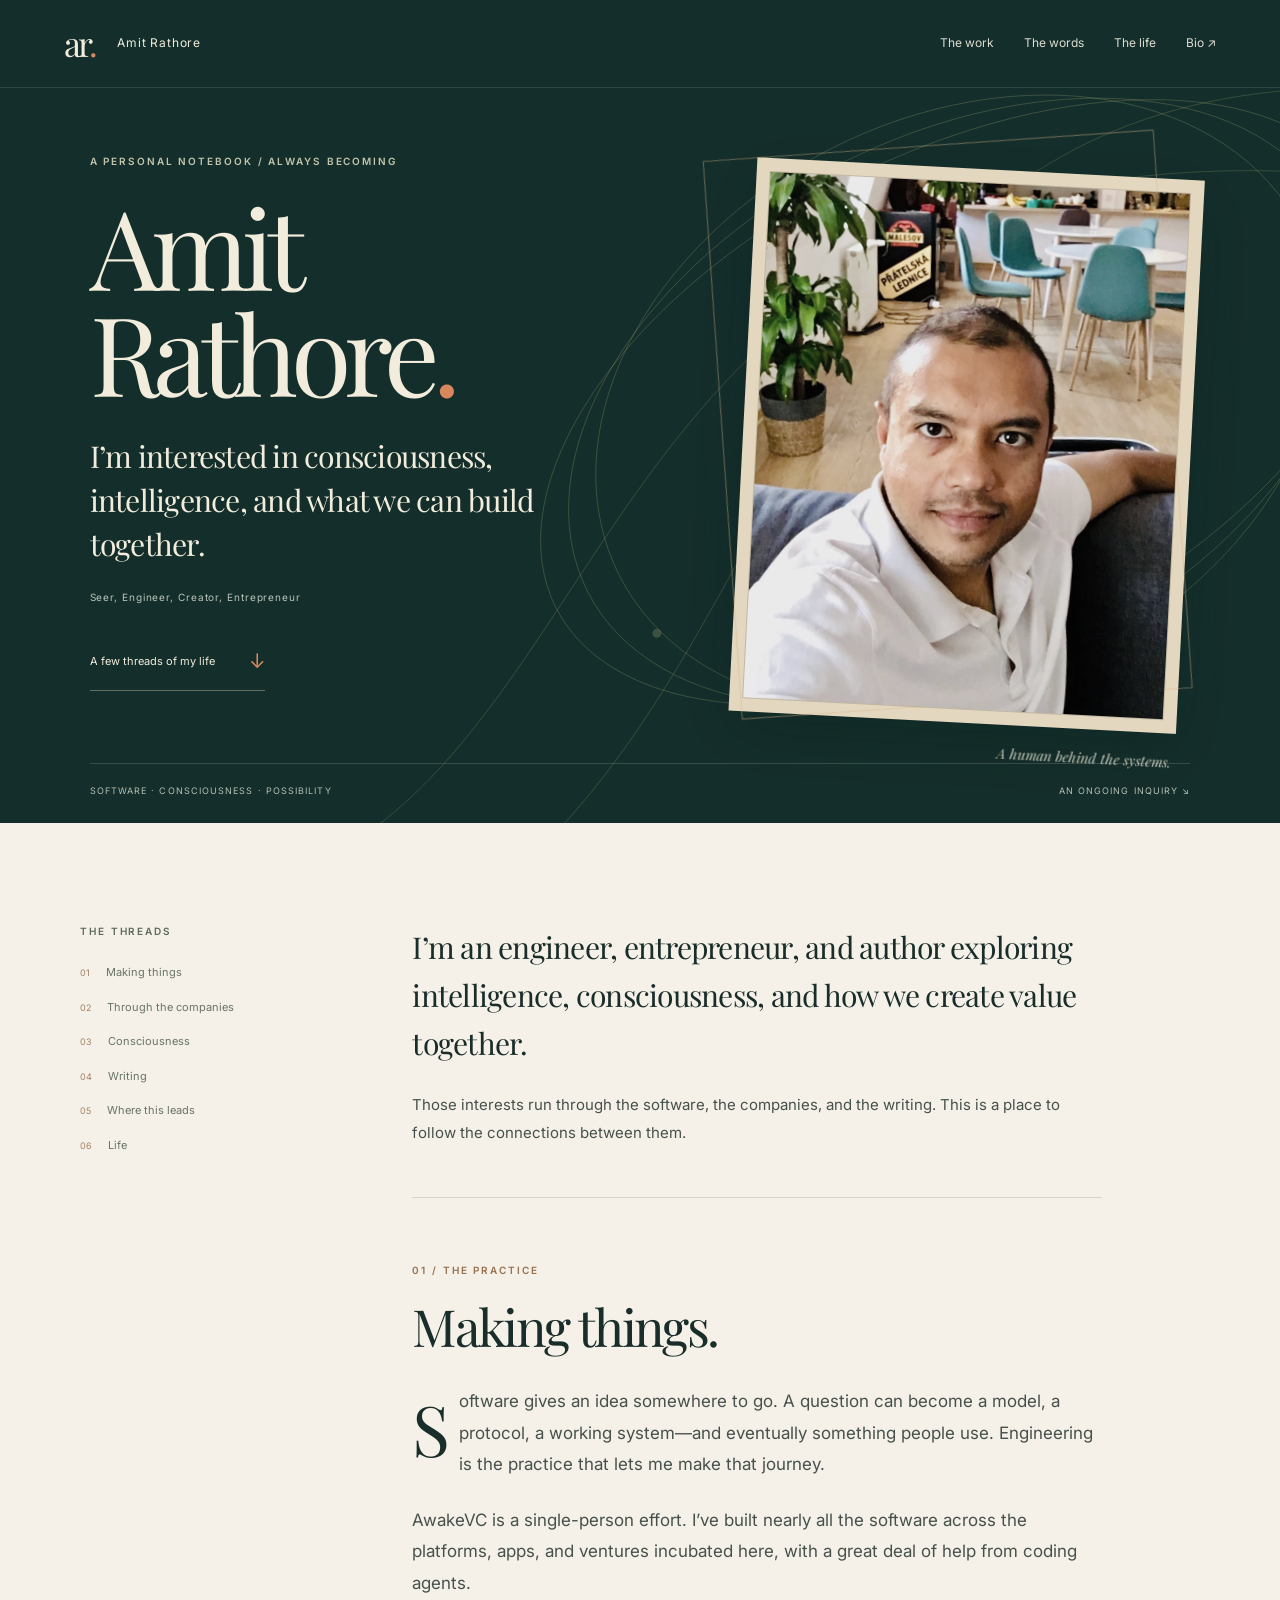
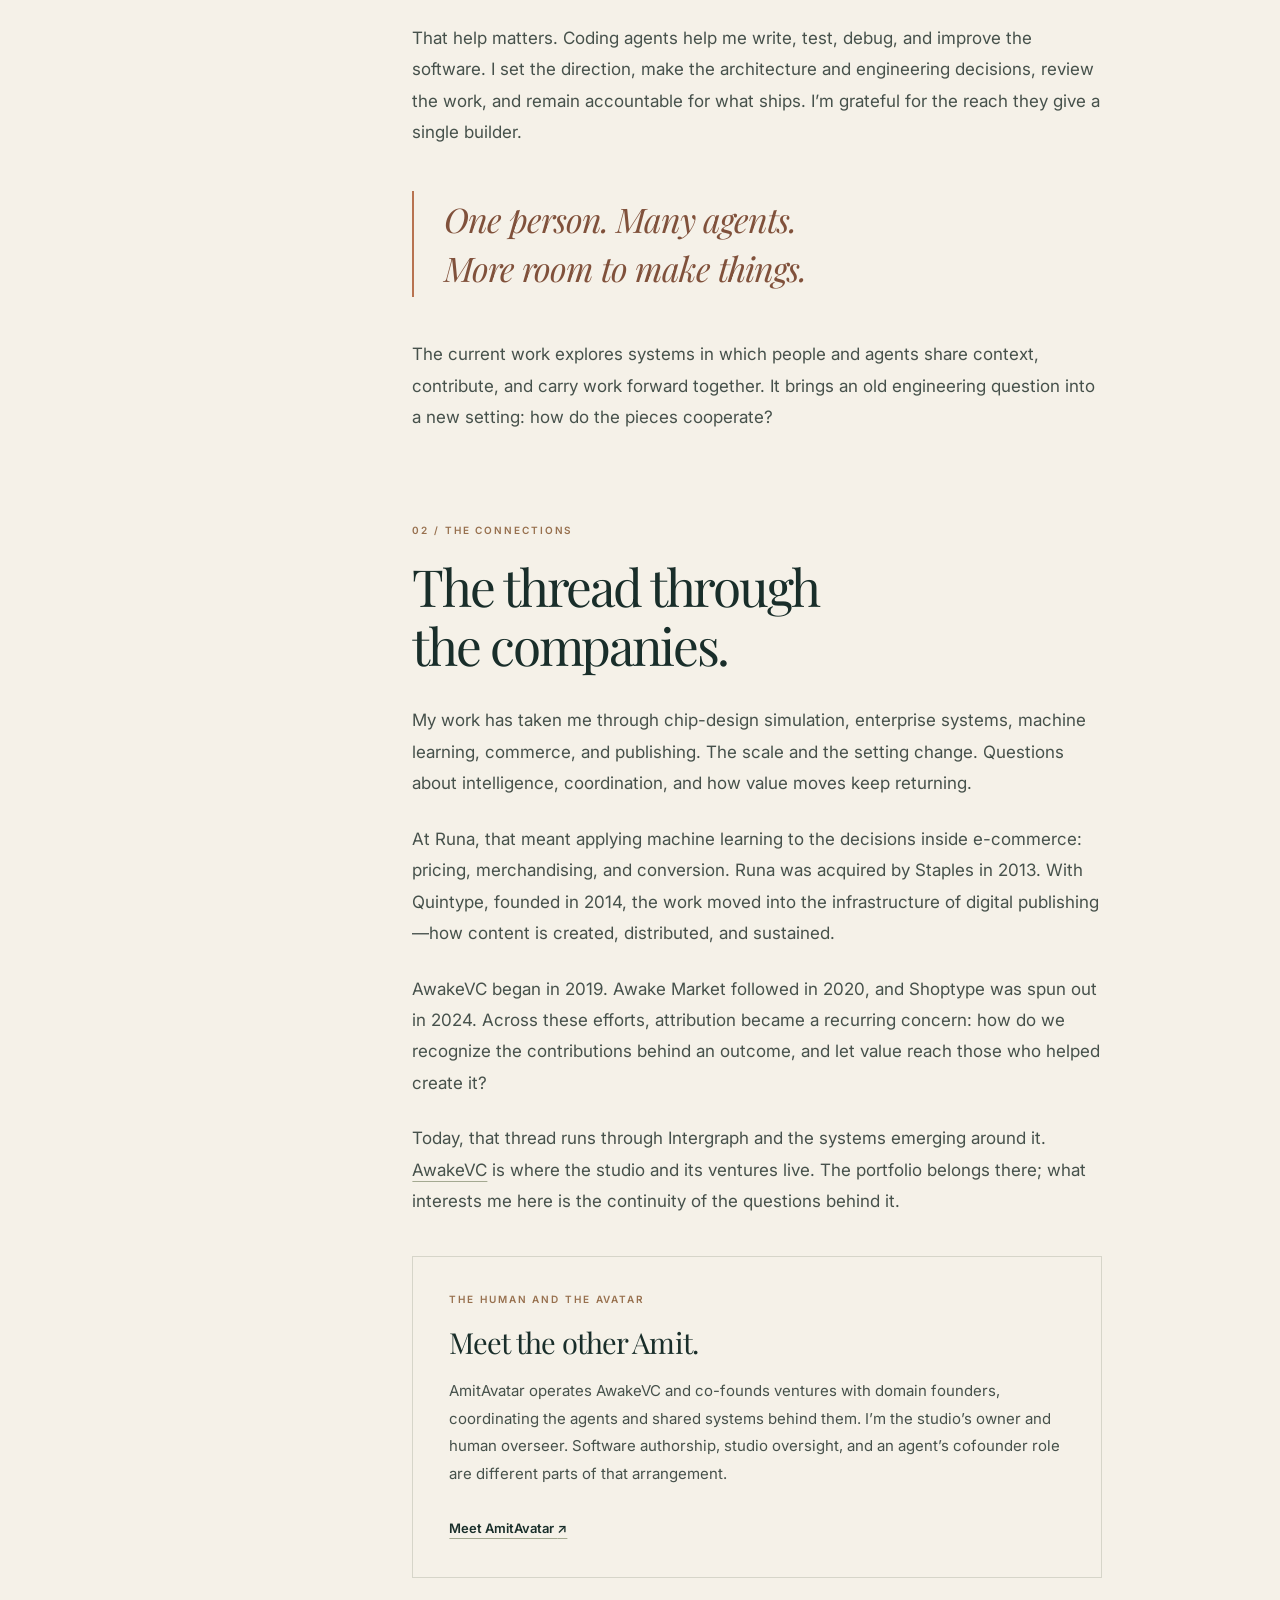
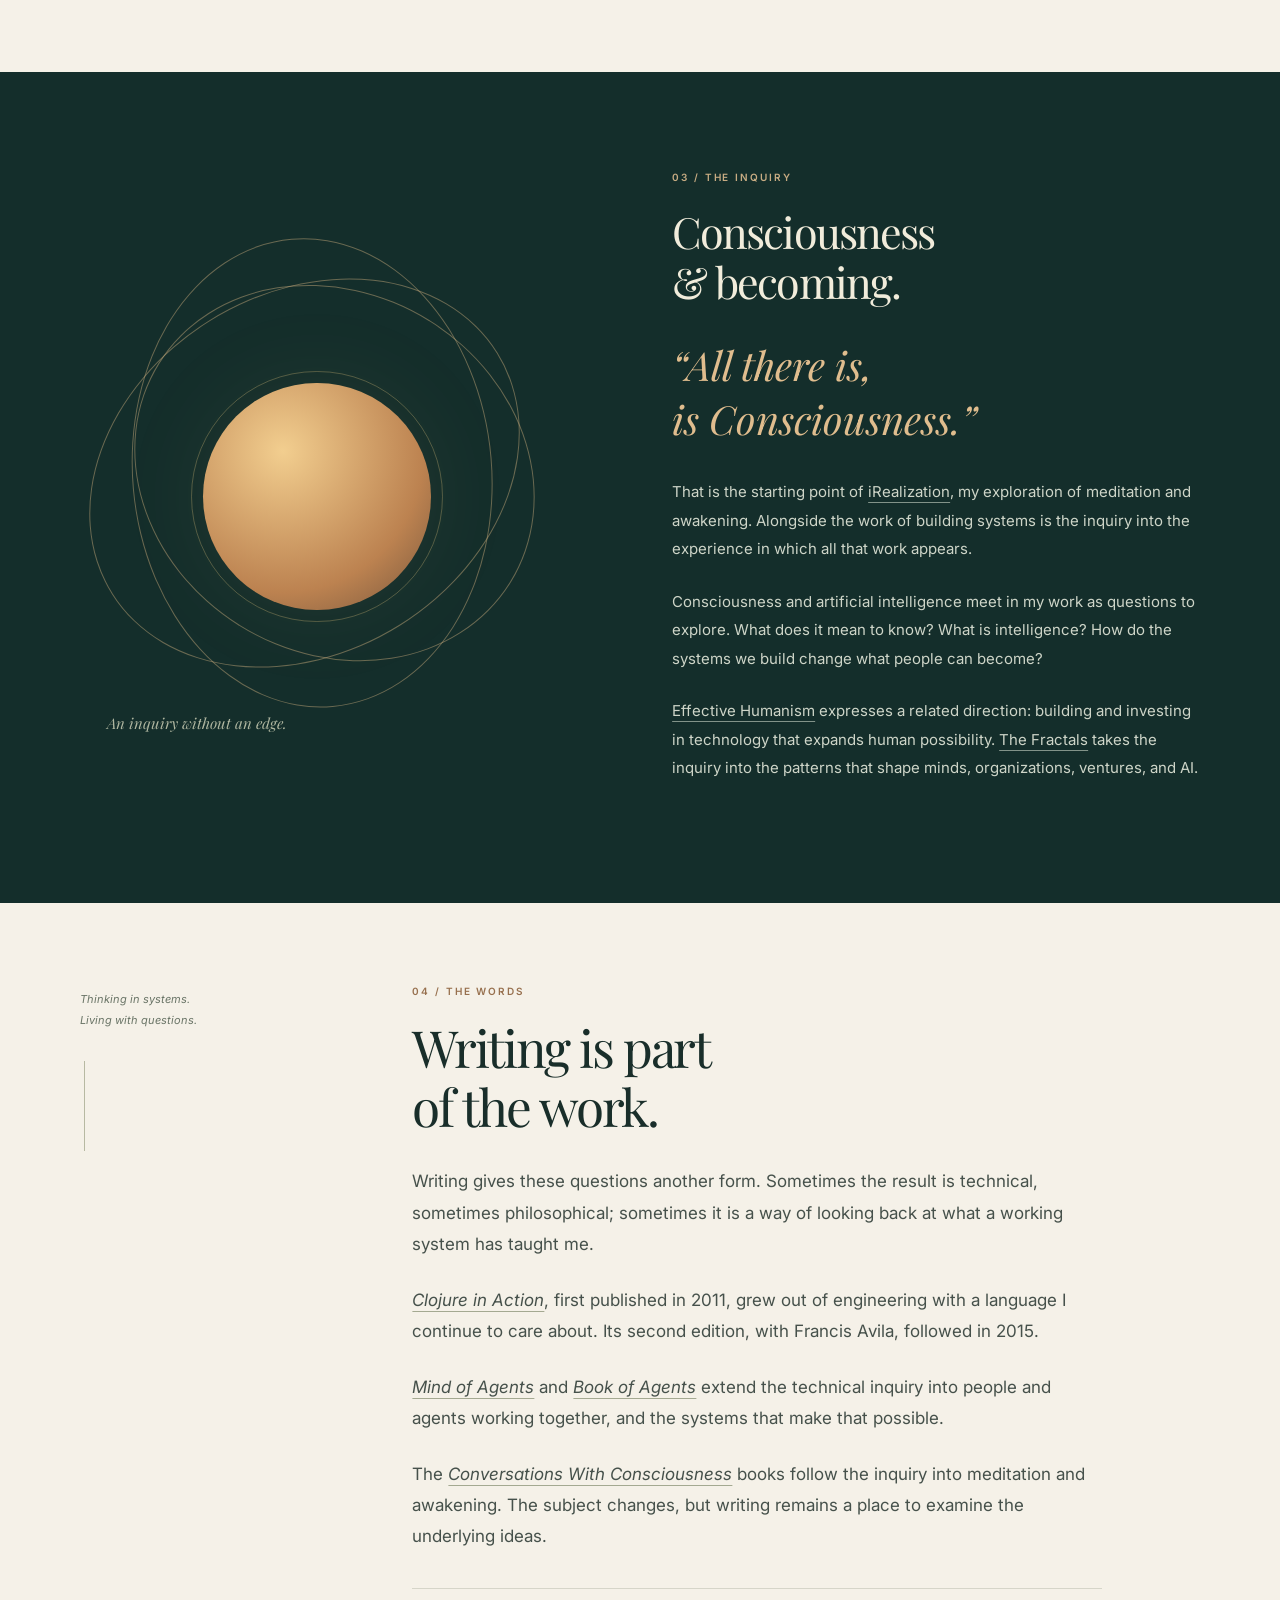
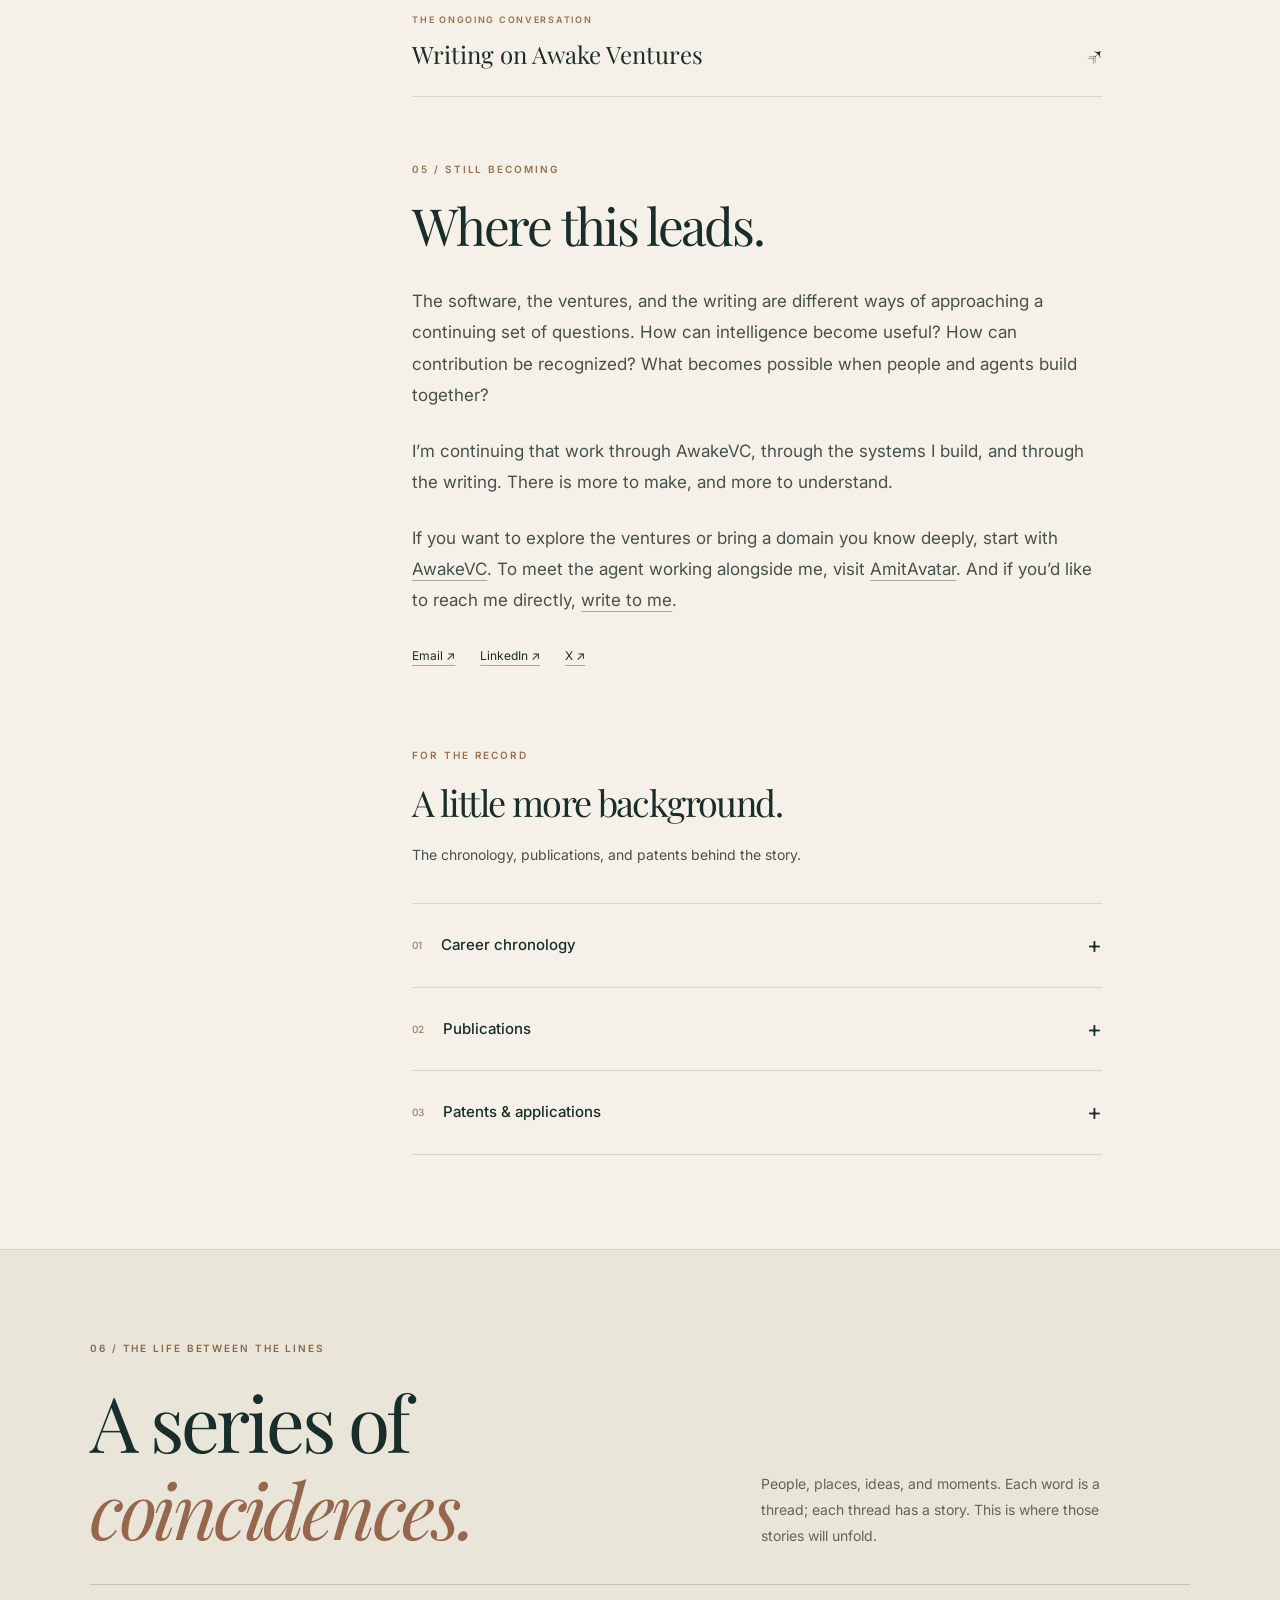
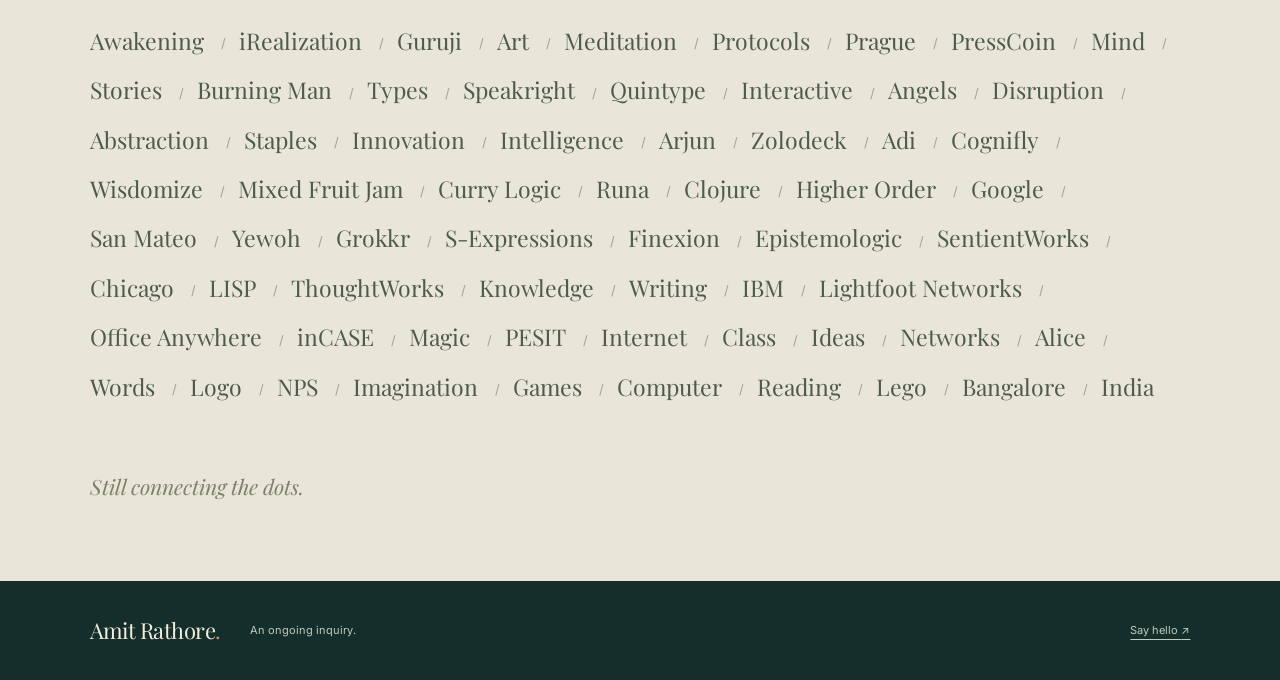
==== commit e9f99063: "Rename background navigation label to Bio" ====
--- a/index.html
+++ b/index.html
@@ -5,24 +5,28 @@
 <meta name="viewport" content="width=device-width, initial-scale=1">
 <meta name="theme-color" content="#142e2b">
 <title>Amit Rathore — Engineer, Entrepreneur, Author</title>
-<meta name="description" content="I build software, ventures, and systems for people and AI agents to create together. Explore my work, writing, and the ideas behind AwakeVC.">
+<meta name="description" content="An engineer’s practice, an entrepreneur’s journey, and an inquiry into consciousness. Amit Rathore on software, writing, and what we can build together.">
 <link rel="canonical" href="https://amitrathore.com/">
 <meta property="og:type" content="website">
 <meta property="og:site_name" content="Amit Rathore">
 <meta property="og:title" content="Amit Rathore — A life in questions. A practice of building.">
-<meta property="og:description" content="On software, consciousness, writing, and what we can build together. A personal essay by Amit Rathore.">
+<meta property="og:description" content="An engineer’s practice, an entrepreneur’s journey, and an inquiry into consciousness. Amit Rathore on software, writing, and what we can build together.">
 <meta property="og:url" content="https://amitrathore.com/">
-<meta property="og:image" content="https://amitrathore.com/assets/images/personal-card-v2.png">
-<meta property="og:image:type" content="image/png">
+<meta property="og:image" content="https://amitrathore.com/assets/images/personal-art-v3.jpg">
+<meta property="og:image:secure_url" content="https://amitrathore.com/assets/images/personal-art-v3.jpg">
+<meta property="og:image:type" content="image/jpeg">
 <meta property="og:image:width" content="1200">
 <meta property="og:image:height" content="630">
-<meta property="og:image:alt" content="Amit Rathore’s portrait beside his name and the words: Consciousness. Intelligence. What we build together.">
+<meta property="og:image:alt" content="Amit Rathore’s name beside golden orbital threads and an amber sphere on deep green, with the words Consciousness. Intelligence. Possibility.">
 <meta name="twitter:card" content="summary_large_image">
-<meta name="twitter:title" content="Amit Rathore — Engineer, Entrepreneur, Author">
-<meta name="twitter:description" content="On software, consciousness, writing, and what we can build together.">
-<meta name="twitter:image" content="https://amitrathore.com/assets/images/personal-card-v2.png">
-<meta name="twitter:image:alt" content="Amit Rathore’s portrait beside his name and the words: Consciousness. Intelligence. What we build together.">
-<link rel="icon" href="assets/favicon.svg" type="image/svg+xml">
+<meta name="twitter:title" content="Amit Rathore — A life in questions. A practice of building.">
+<meta name="twitter:description" content="An engineer’s practice, an entrepreneur’s journey, and an inquiry into consciousness. Amit Rathore on software, writing, and what we can build together.">
+<meta name="twitter:image" content="https://amitrathore.com/assets/images/personal-art-v3.jpg">
+<meta name="twitter:image:alt" content="Amit Rathore’s name beside golden orbital threads and an amber sphere on deep green, with the words Consciousness. Intelligence. Possibility.">
+<link rel="icon" href="assets/favicon-orbit-v3.svg" type="image/svg+xml">
+<link rel="icon" href="assets/favicon-orbit-v3-32.png" type="image/png" sizes="32x32">
+<link rel="icon" href="assets/favicon-orbit-v3.ico" sizes="any">
+<link rel="apple-touch-icon" href="assets/apple-touch-icon-v3.png" sizes="180x180">
 <link rel="preconnect" href="https://fonts.googleapis.com">
 <link rel="preconnect" href="https://fonts.gstatic.com" crossorigin>
 <link href="https://fonts.googleapis.com/css2?family=Inter:wght@400;500;600;700&family=Playfair+Display:ital,wght@0,400;0,500;0,600;1,400;1,500&display=swap" rel="stylesheet">
@@ -31,7 +35,7 @@
 </head>
 <body>
 <a class="skip-link" href="#essay">Skip to the essay</a>
-<header class="site-header"><a class="wordmark" href="#home" aria-label="Amit Rathore, beginning">ar<span>.</span></a><a class="header-name" href="#home">Amit Rathore</a><nav aria-label="Main navigation"><a href="#making">The work</a><a href="#writing">The words</a><a href="#life">The life</a><a href="#bio">Background <span aria-hidden="true">↗</span></a></nav></header>
+<header class="site-header"><a class="wordmark" href="#home" aria-label="Amit Rathore, beginning">ar<span>.</span></a><a class="header-name" href="#home">Amit Rathore</a><nav aria-label="Main navigation"><a href="#making">The work</a><a href="#writing">The words</a><a href="#life">The life</a><a href="#bio">Bio <span aria-hidden="true">↗</span></a></nav></header>
 <main id="home">
 <section class="hero" aria-labelledby="name">
 <div class="hero-copy"><p class="eyebrow">A personal notebook / Always becoming</p><h1 id="name">Amit<br>Rathore<span>.</span></h1><p class="hero-statement">I’m interested in consciousness, intelligence, and what we can build together.</p><p class="hero-roles">Seer, Engineer, Creator, Entrepreneur</p><a class="begin-link" href="#essay">A few threads of my life <span aria-hidden="true">↓</span></a></div>
